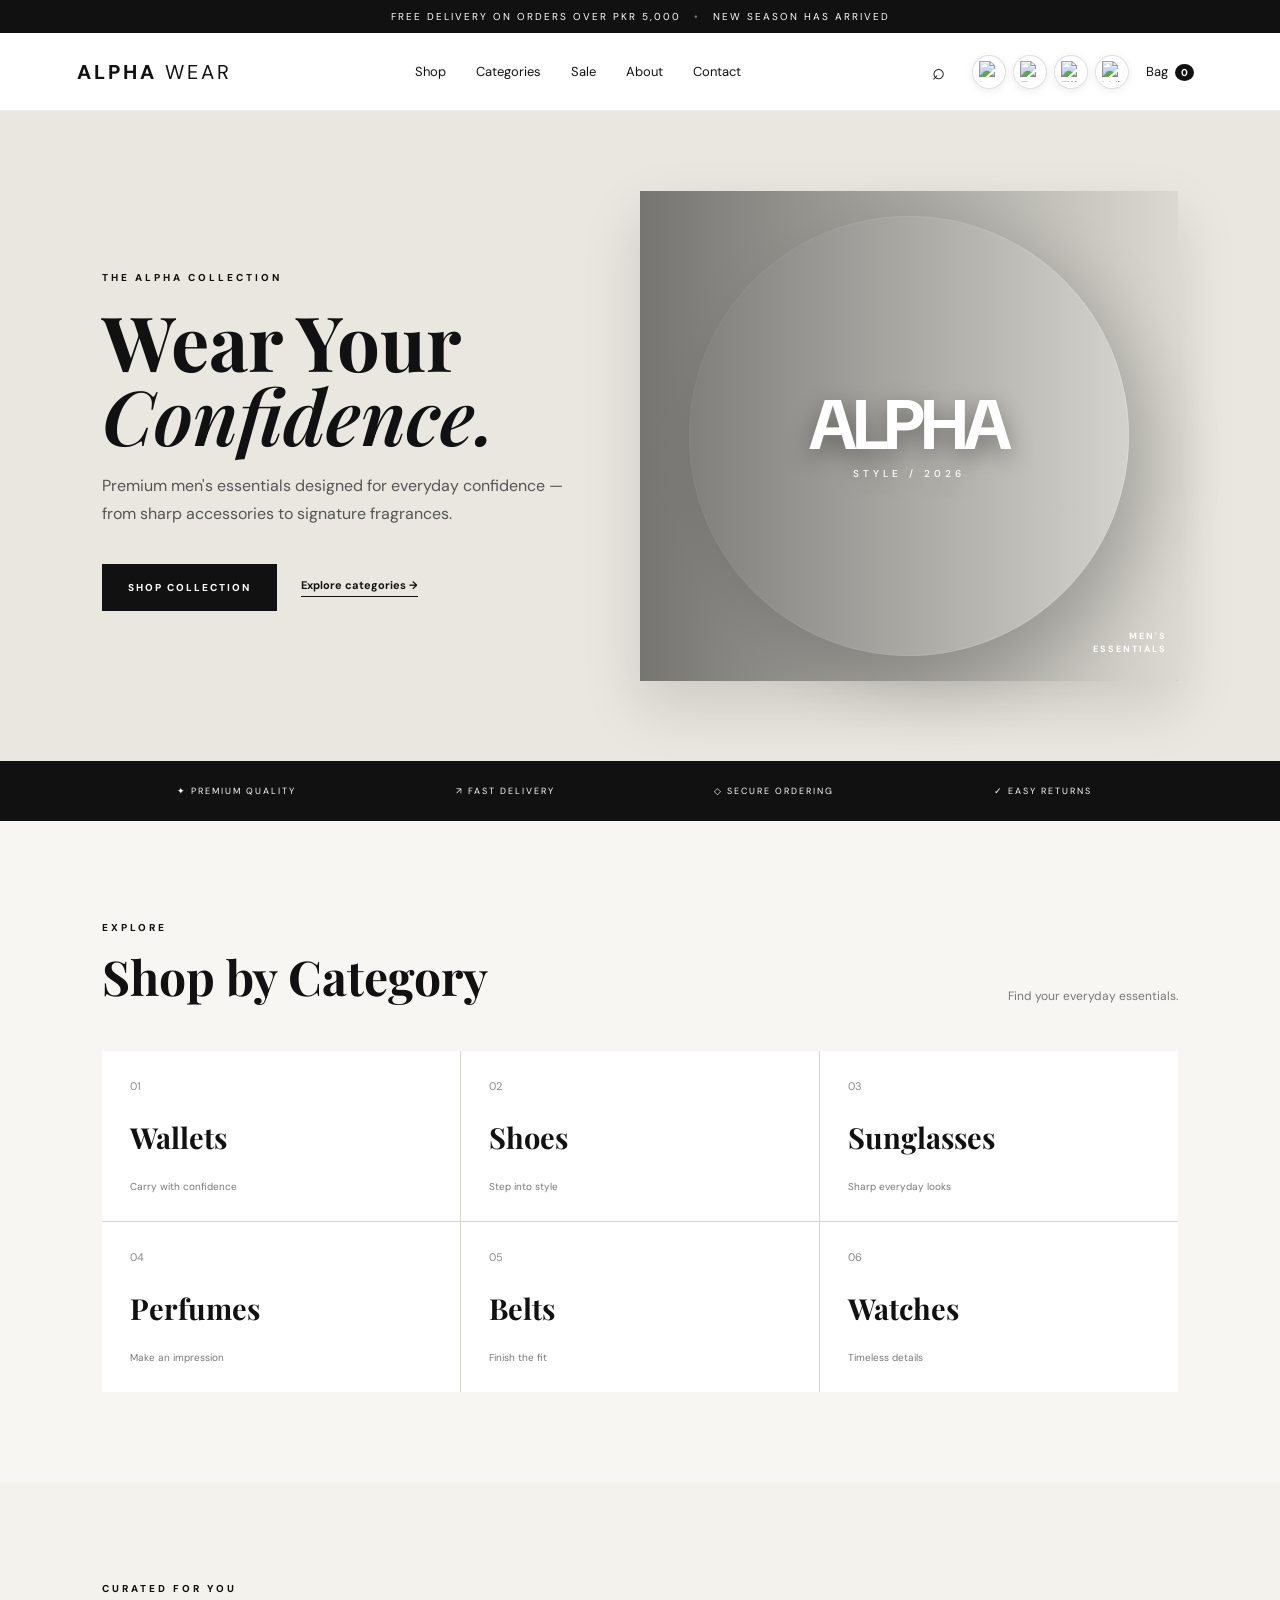
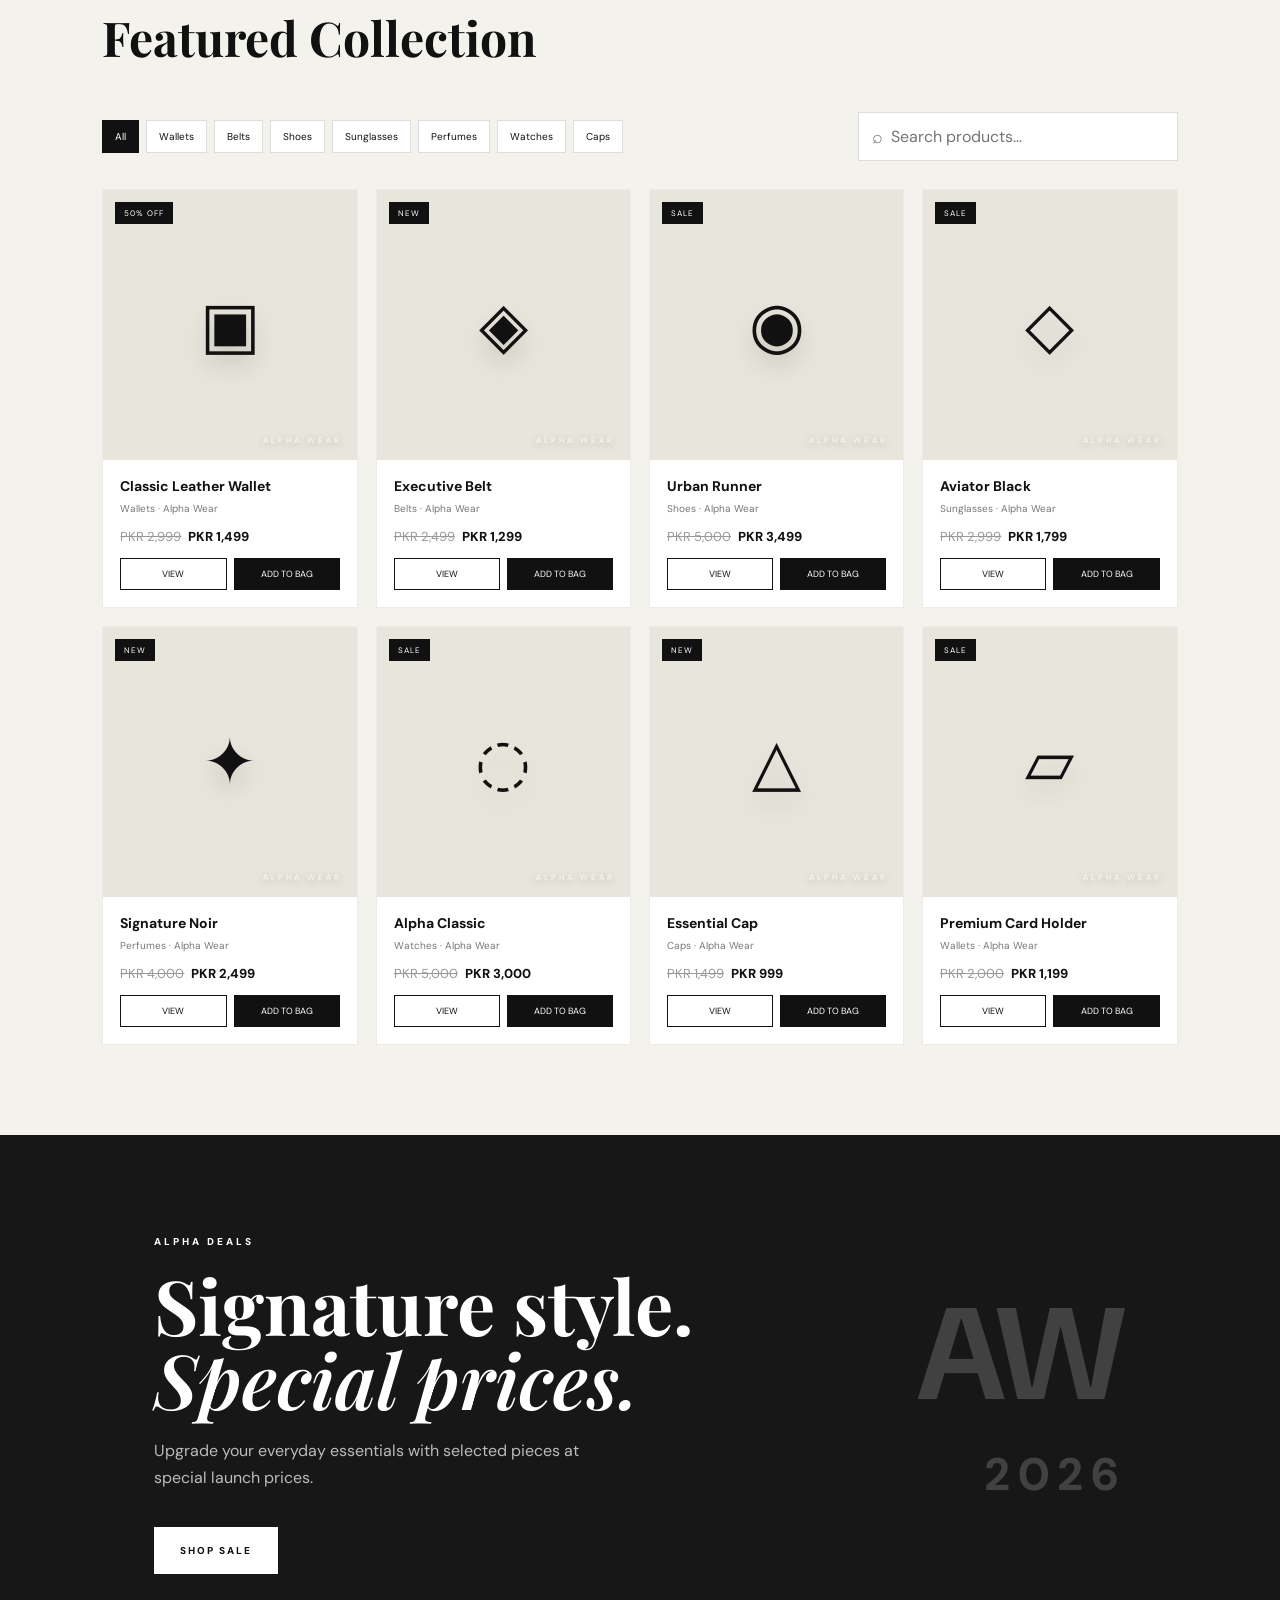
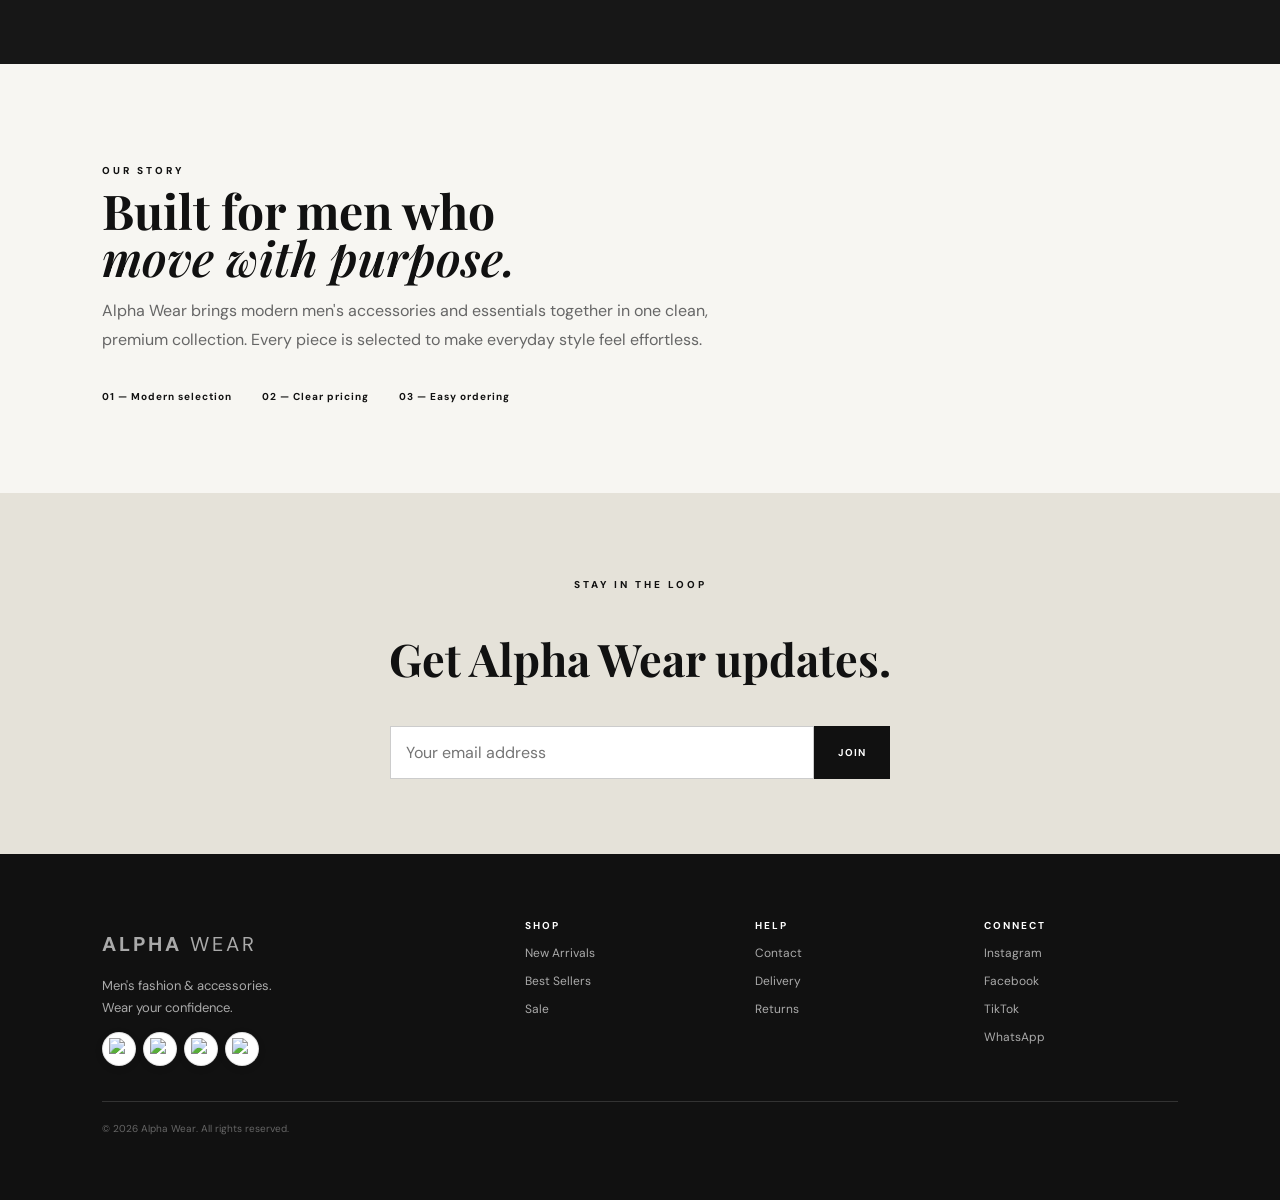
==== index.html @ 4e95a4f8 "Add social media logo images to header buttons" ====
<!doctype html>
<html lang="en">
<head>
<meta charset="utf-8">
<meta name="viewport" content="width=device-width,initial-scale=1">
<meta name="theme-color" content="#111111">
<meta name="description" content="Alpha Wear — men's fashion and accessories including wallets, belts, shoes, sunglasses, perfumes, caps and watches.">
<title>Alpha Wear | Men's Fashion & Accessories</title>
<link rel="preconnect" href="https://fonts.googleapis.com">
<link rel="preconnect" href="https://fonts.gstatic.com" crossorigin>
<link href="https://fonts.googleapis.com/css2?family=DM+Sans:wght@400;500;600;700;800&family=Playfair+Display:ital,wght@0,600;0,700;1,600;1,700&display=swap" rel="stylesheet">
<link rel="stylesheet" href="style.css">
<style>
.social-buttons{display:flex;gap:7px;align-items:center;flex-wrap:wrap}.social-buttons a{display:inline-flex;align-items:center;justify-content:center;width:34px;height:34px;padding:0;border:1px solid rgba(0,0,0,.12);border-radius:50%;text-decoration:none;background:#fff;box-shadow:0 2px 8px rgba(0,0,0,.08);transition:transform .2s ease,box-shadow .2s ease}.social-buttons a:hover{transform:translateY(-2px);box-shadow:0 5px 12px rgba(0,0,0,.14)}.social-buttons img{width:21px;height:21px;display:block;object-fit:contain}.header-social{margin-left:10px}.footer-social{margin-top:12px}.footer-social a{width:34px;height:34px}
@media(max-width:900px){.header-social a{width:30px;height:30px}.header-social img{width:19px;height:19px}.header-social{gap:4px;margin-left:6px}.actions{gap:6px}}
</style>
</head>
<body>
<div class="announcement">FREE DELIVERY ON ORDERS OVER PKR 5,000 <span>•</span> NEW SEASON HAS ARRIVED</div>
<header class="header">
  <a class="logo" href="#top" aria-label="Alpha Wear home">ALPHA <span>WEAR</span></a>
  <nav aria-label="Main navigation">
    <a href="#shop">Shop</a><a href="#categories">Categories</a><a href="#sale">Sale</a><a href="#about">About</a><a href="#contact">Contact</a>
  </nav>
  <div class="actions">
    <button class="icon-btn" aria-label="Search" onclick="focusSearch()">⌕</button>
    <div class="social-buttons header-social" aria-label="Alpha Wear social links">
      <a href="https://www.instagram.com/alphawear27/" target="_blank" rel="noopener" aria-label="Instagram"><img src="https://commons.wikimedia.org/wiki/Special:Redirect/file/Instagram_logo_2022.svg" alt="Instagram"></a>
      <a href="https://www.facebook.com/profile.php?id=61592650800407" target="_blank" rel="noopener" aria-label="Facebook"><img src="https://commons.wikimedia.org/wiki/Special:Redirect/file/2021_Facebook_icon.svg" alt="Facebook"></a>
      <a href="https://www.tiktok.com/@alpha.wear53" target="_blank" rel="noopener" aria-label="TikTok"><img src="https://commons.wikimedia.org/wiki/Special:Redirect/file/Tiktok_icon.svg" alt="TikTok"></a>
      <a href="https://wa.me/923321957558" target="_blank" rel="noopener" aria-label="WhatsApp"><img src="https://commons.wikimedia.org/wiki/Special:Redirect/file/WhatsApp.svg" alt="WhatsApp"></a>
    </div>
    <button class="bag-btn" aria-label="Open shopping bag" onclick="openCart()">Bag <b id="count">0</b></button>
  </div>
</header>

<main id="top">
<section class="hero"><div class="hero-copy"><p class="eyebrow">THE ALPHA COLLECTION</p><h1>Wear Your<br><em>Confidence.</em></h1><p>Premium men's essentials designed for everyday confidence — from sharp accessories to signature fragrances.</p><div class="hero-actions"><a class="btn" href="#shop">SHOP COLLECTION</a><a class="text-link" href="#categories">Explore categories →</a></div></div><div class="hero-art" aria-hidden="true"><div class="circle"></div><div class="model">ALPHA<small>STYLE / 2026</small></div><span class="hero-tag">MEN'S<br>ESSENTIALS</span></div></section>
<section class="trust"><div>✦ PREMIUM QUALITY</div><div>↗ FAST DELIVERY</div><div>◇ SECURE ORDERING</div><div>✓ EASY RETURNS</div></section>
<section id="categories" class="section"><div class="section-head"><div><p class="eyebrow">EXPLORE</p><h2>Shop by Category</h2></div><p class="section-note">Find your everyday essentials.</p></div><div class="cat-grid"><button onclick="filter('Wallets')"><span>01</span><strong>Wallets</strong><small>Carry with confidence</small></button><button onclick="filter('Shoes')"><span>02</span><strong>Shoes</strong><small>Step into style</small></button><button onclick="filter('Sunglasses')"><span>03</span><strong>Sunglasses</strong><small>Sharp everyday looks</small></button><button onclick="filter('Perfumes')"><span>04</span><strong>Perfumes</strong><small>Make an impression</small></button><button onclick="filter('Belts')"><span>05</span><strong>Belts</strong><small>Finish the fit</small></button><button onclick="filter('Watches')"><span>06</span><strong>Watches</strong><small>Timeless details</small></button></div></section>
<section id="shop" class="section shop"><div class="section-head"><div><p class="eyebrow">CURATED FOR YOU</p><h2>Featured Collection</h2></div></div><div class="shop-tools"><div class="filters" role="group" aria-label="Product filters"><button class="active" onclick="filter('All')">All</button><button onclick="filter('Wallets')">Wallets</button><button onclick="filter('Belts')">Belts</button><button onclick="filter('Shoes')">Shoes</button><button onclick="filter('Sunglasses')">Sunglasses</button><button onclick="filter('Perfumes')">Perfumes</button><button onclick="filter('Watches')">Watches</button><button onclick="filter('Caps')">Caps</button></div><label class="search-wrap"><span>⌕</span><input id="search" type="search" autocomplete="off" placeholder="Search products..." aria-label="Search products" oninput="render()"></label></div><div id="products" class="products" aria-live="polite"></div></section>
<section id="sale" class="promo"><div><p class="eyebrow">ALPHA DEALS</p><h2>Signature style.<br><em>Special prices.</em></h2><p>Upgrade your everyday essentials with selected pieces at special launch prices.</p><a class="btn light" href="#shop" onclick="filter('All')">SHOP SALE</a></div><div class="promo-number">AW<br><span>2026</span></div></section>
<section id="about" class="about section"><p class="eyebrow">OUR STORY</p><h2>Built for men who<br><em>move with purpose.</em></h2><p>Alpha Wear brings modern men's accessories and essentials together in one clean, premium collection. Every piece is selected to make everyday style feel effortless.</p><div class="about-points"><span>01 — Modern selection</span><span>02 — Clear pricing</span><span>03 — Easy ordering</span></div></section>
<section class="newsletter"><p class="eyebrow">STAY IN THE LOOP</p><h2>Get Alpha Wear updates.</h2><form id="newsletterForm"><input id="email" type="email" required placeholder="Your email address" aria-label="Email address"><button type="submit">JOIN</button></form></section>
</main>
<footer id="contact">
  <div class="footer-brand"><a class="logo" href="#top">ALPHA <span>WEAR</span></a><p>Men's fashion & accessories.<br>Wear your confidence.</p><div class="social-buttons footer-social"><a href="https://www.instagram.com/alphawear27/" target="_blank" rel="noopener" aria-label="Instagram"><img src="https://commons.wikimedia.org/wiki/Special:Redirect/file/Instagram_logo_2022.svg" alt="Instagram"></a><a href="https://www.facebook.com/profile.php?id=61592650800407" target="_blank" rel="noopener" aria-label="Facebook"><img src="https://commons.wikimedia.org/wiki/Special:Redirect/file/2021_Facebook_icon.svg" alt="Facebook"></a><a href="https://www.tiktok.com/@alpha.wear53" target="_blank" rel="noopener" aria-label="TikTok"><img src="https://commons.wikimedia.org/wiki/Special:Redirect/file/Tiktok_icon.svg" alt="TikTok"></a><a href="https://wa.me/923321957558" target="_blank" rel="noopener" aria-label="WhatsApp"><img src="https://commons.wikimedia.org/wiki/Special:Redirect/file/WhatsApp.svg" alt="WhatsApp"></a></div></div>
  <div><h4>SHOP</h4><a href="#shop">New Arrivals</a><a href="#shop">Best Sellers</a><a href="#sale">Sale</a></div><div><h4>HELP</h4><a href="#contact">Contact</a><a href="#contact">Delivery</a><a href="#contact">Returns</a></div><div><h4>CONNECT</h4><a href="https://www.instagram.com/alphawear27/" target="_blank" rel="noopener">Instagram</a><a href="https://www.facebook.com/profile.php?id=61592650800407" target="_blank" rel="noopener">Facebook</a><a href="https://www.tiktok.com/@alpha.wear53" target="_blank" rel="noopener">TikTok</a><a href="https://wa.me/923321957558" target="_blank" rel="noopener">WhatsApp</a></div><div class="copyright">© 2026 Alpha Wear. All rights reserved.</div>
</footer>
<div id="productModal" class="modal" role="dialog" aria-modal="true" aria-label="Product details"><div class="modal-box product-modal"><button class="close" onclick="closeProduct()" aria-label="Close">×</button><div id="productDetails"></div></div></div><div id="cart" class="modal" role="dialog" aria-modal="true" aria-label="Shopping bag"><div class="modal-box"><button class="close" onclick="closeCart()" aria-label="Close">×</button><p class="eyebrow">ALPHA WEAR</p><h2>Your Bag</h2><div id="cartItems"></div><div class="total"><span>Total</span><strong id="total">PKR 0</strong></div><button class="btn full" onclick="checkout()">PROCEED TO ORDER</button></div></div><div id="toast" role="status"></div><script src="script.js"></script>
</body></html>
---- style.css ----
*{box-sizing:border-box}html{scroll-behavior:smooth}body{margin:0;font-family:'DM Sans',sans-serif;color:#111;background:#f7f6f2}body.lock{overflow:hidden}a{text-decoration:none;color:inherit}button,input{font:inherit}button{color:inherit}.announcement{background:#111;color:#fff;text-align:center;padding:10px 15px;font-size:10px;letter-spacing:2px}.announcement span{opacity:.45;margin:0 8px}.header{height:78px;background:#fff;display:flex;align-items:center;justify-content:space-between;padding:0 6%;position:sticky;top:0;z-index:20;border-bottom:1px solid #eee}.logo{font-weight:800;letter-spacing:3px;font-size:20px}.logo span{font-weight:400}.header nav{display:flex;gap:30px;font-size:13px}.header nav a{transition:.2s}.header nav a:hover{opacity:.55}.actions{display:flex;gap:8px;align-items:center}.icon-btn,.bag-btn{border:0;background:none;cursor:pointer;font-size:13px;padding:9px}.icon-btn{font-size:22px;line-height:1}.actions b{background:#111;color:#fff;border-radius:50%;padding:2px 6px;font-size:10px;margin-left:4px}.hero{min-height:650px;background:#e9e7df;display:grid;grid-template-columns:1fr 1fr;padding:80px 8%;overflow:hidden}.hero-copy{align-self:center;max-width:560px}.eyebrow{font-size:10px;letter-spacing:3px;font-weight:800}.hero h1,.promo h2,.about h2{font-family:'Playfair Display',serif;font-size:76px;line-height:.98;margin:20px 0}.hero h1 em,.promo h2 em,.about h2 em{font-style:italic;font-weight:600}.hero-copy>p:not(.eyebrow){max-width:470px;line-height:1.75;color:#555}.hero-actions{display:flex;align-items:center;gap:24px;flex-wrap:wrap}.btn{display:inline-block;background:#111;color:#fff;padding:16px 25px;margin-top:20px;font-size:10px;letter-spacing:2px;font-weight:800;border:1px solid #111;cursor:pointer;transition:.2s}.btn:hover{background:transparent;color:#111}.text-link{font-size:11px;font-weight:700;margin-top:20px;border-bottom:1px solid #111;padding-bottom:4px}.hero-art{position:relative;display:flex;align-items:center;justify-content:center;min-height:460px;background-image:url('https://images.pexels.com/photos/2494607/pexels-photo-2494607.jpeg?auto=compress&cs=tinysrgb&w=1100');background-size:cover;background-position:center;border-radius:4px;box-shadow:0 25px 60px #1112}.hero-art:after{content:'';position:absolute;inset:0;background:linear-gradient(90deg,#1118,#1111);pointer-events:none}.circle{width:440px;height:440px;border-radius:50%;background:#ffffff22;border:1px solid #fff6;box-shadow:25px 25px 70px #0003}.model{position:absolute;text-align:center;font-size:70px;font-weight:800;line-height:.9;letter-spacing:-4px;color:#fff;z-index:1;text-shadow:0 8px 25px #0006}.model small{display:block;font-size:10px;letter-spacing:4px;font-weight:500;margin-top:12px}.hero-tag{position:absolute;right:2%;bottom:5%;font-size:9px;line-height:1.5;letter-spacing:2px;text-align:right;font-weight:700;color:#fff;z-index:1}.trust{background:#111;color:#fff;display:grid;grid-template-columns:repeat(4,1fr);padding:24px 8%;font-size:9px;letter-spacing:2px;text-align:center}.section{padding:90px 8%}.section-head{display:flex;align-items:end;justify-content:space-between;margin-bottom:35px}.section h2{font-family:'Playfair Display',serif;font-size:48px;margin:8px 0}.section-note{color:#777;font-size:12px}.cat-grid{display:grid;grid-template-columns:repeat(3,1fr);gap:1px;background:#d7d5cf}.cat-grid button{background:#fff;border:0;min-height:170px;padding:28px;display:flex;flex-direction:column;justify-content:space-between;text-align:left;cursor:pointer;transition:.3s;position:relative;overflow:hidden}.cat-grid button:after{content:'';position:absolute;inset:0;background-image:var(--cat-img);background-size:cover;background-position:center;opacity:.12;transition:.3s}.cat-grid button:hover:after{opacity:.32}.cat-grid button>*{position:relative;z-index:1}.cat-grid button:hover{background:#111;color:#fff;transform:translateY(-2px)}.cat-grid span{font-size:11px;color:#888}.cat-grid strong{font-family:'Playfair Display',serif;font-size:29px}.cat-grid small{font-size:10px;color:#777}.cat-grid button:hover span,.cat-grid button:hover small{color:#aaa}.cat-grid button:nth-child(1){--cat-img:url('https://images.pexels.com/photos/3434522/pexels-photo-3434522.jpeg?auto=compress&cs=tinysrgb&w=800')}.cat-grid button:nth-child(2){--cat-img:url('https://images.pexels.com/photos/2494607/pexels-photo-2494607.jpeg?auto=compress&cs=tinysrgb&w=800')}.cat-grid button:nth-child(3){--cat-img:url('https://images.pexels.com/photos/2494607/pexels-photo-2494607.jpeg?auto=compress&cs=tinysrgb&w=800')}.cat-grid button:nth-child(4){--cat-img:url('https://images.pexels.com/photos/4493694/pexels-photo-4493694.jpeg?auto=compress&cs=tinysrgb&w=800')}.cat-grid button:nth-child(5){--cat-img:url('https://images.pexels.com/photos/4493694/pexels-photo-4493694.jpeg?auto=compress&cs=tinysrgb&w=800')}.cat-grid button:nth-child(6){--cat-img:url('https://images.pexels.com/photos/34479698/pexels-photo-34479698.jpeg?auto=compress&cs=tinysrgb&w=800')}.shop{background:#f3f2ed}.shop-tools{display:flex;gap:20px;justify-content:space-between;align-items:center;margin-bottom:28px}.filters{display:flex;gap:7px;flex-wrap:wrap}.filters button{border:1px solid #ddd;background:#fff;padding:9px 12px;font-size:10px;cursor:pointer;transition:.2s}.filters button.active,.filters button:hover{background:#111;color:#fff;border-color:#111}.search-wrap{width:min(320px,100%);display:flex;align-items:center;background:#fff;border:1px solid #ddd;padding:0 13px}.search-wrap span{font-size:18px;color:#777}.search-wrap input{width:100%;border:0;outline:0;padding:13px 8px;background:transparent}.products{display:grid;grid-template-columns:repeat(4,1fr);gap:18px}.product{background:#fff;position:relative;overflow:hidden;border:1px solid #ecebe6;transition:.25s}.product:hover{transform:translateY(-4px);box-shadow:0 15px 35px #11111112}.product-img{height:270px;width:100%;padding:0;border:0;border-radius:0;background:#e8e5dc;display:block;position:relative;overflow:hidden;cursor:pointer}.product-img img{width:100%;height:100%;display:block;object-fit:cover;object-position:center;transition:transform .5s}.product:hover .product-img img{transform:scale(1.05)}.product-img:after{content:'ALPHA WEAR';position:absolute;bottom:15px;right:15px;color:#fff;text-shadow:0 2px 8px #0008;font-size:8px;letter-spacing:3px;opacity:.8}.product-symbol{font-size:64px;filter:drop-shadow(0 12px 12px #0002)}.badge{position:absolute;z-index:2;top:12px;left:12px;background:#111;color:#fff;padding:6px 9px;font-size:8px;letter-spacing:1px}.product-info{padding:17px}.product-info h3{margin:0 0 7px;font-size:14px}.product-info p{margin:0;color:#777;font-size:10px}.price{margin-top:13px;font-weight:800;font-size:13px}.old{text-decoration:line-through;color:#999;margin-right:7px;font-weight:400}.product-actions{display:flex;gap:7px;margin-top:13px}.add,.details{border:1px solid #111;background:#111;color:#fff;padding:9px 11px;font-size:9px;cursor:pointer;flex:1}.details{background:#fff;color:#111}.add:hover,.details:hover{opacity:.75}.promo{background:#171717;color:#fff;padding:90px 12%;display:flex;justify-content:space-between;align-items:center}.promo p:not(.eyebrow){color:#bbb;max-width:470px;line-height:1.7}.promo-number{font-size:130px;line-height:.7;font-weight:800;text-align:right;opacity:.18}.promo-number span{font-size:.35em;letter-spacing:8px}.light{background:#fff;color:#111;border-color:#fff}.light:hover{background:transparent;color:#fff}.about{max-width:1000px}.about>p:not(.eyebrow){max-width:650px;color:#666;line-height:1.8}.about-points{display:flex;gap:30px;flex-wrap:wrap;margin-top:35px;font-size:10px;letter-spacing:1px;font-weight:700}.newsletter{padding:75px 8%;background:#e5e2d9;text-align:center}.newsletter h2{font-family:'Playfair Display',serif;font-size:45px}.newsletter form{display:flex;max-width:500px;margin:auto}.newsletter input{flex:1;border:1px solid #ccc;padding:15px;outline:0}.newsletter button{background:#111;color:#fff;border:0;padding:0 24px;cursor:pointer;font-size:10px;font-weight:700;letter-spacing:1px}footer{background:#111;color:#fff;padding:65px 8%;display:grid;grid-template-columns:2fr 1fr 1fr 1fr;gap:35px;position:relative}.footer-brand p{color:#aaa;line-height:1.7;font-size:13px}.footer-brand .logo{display:block;margin-bottom:18px}footer h4{font-size:10px;letter-spacing:2px;margin-top:0}footer>div>a{display:block;color:#aaa;font-size:12px;margin:12px 0}footer>div>a:hover{color:#fff}.copyright{grid-column:1/-1;border-top:1px solid #333;padding-top:20px;color:#666;font-size:10px}.modal{display:none;position:fixed;inset:0;background:#0009;z-index:50;align-items:center;justify-content:center;padding:20px}.modal.open{display:flex}.modal-box{background:#fff;width:min(560px,100%);max-height:90vh;overflow:auto;padding:35px;position:relative;box-shadow:0 25px 80px #0004}.close{position:absolute;right:15px;top:10px;border:0;background:none;font-size:27px;cursor:pointer}.cart-row{display:grid;grid-template-columns:1fr auto;gap:15px;padding:16px 0;border-bottom:1px solid #eee;font-size:12px}.cart-row small{display:block;color:#777;margin-top:5px}.cart-controls{display:flex;align-items:center;gap:8px;margin-top:8px}.qty-btn,.remove-btn{border:1px solid #ddd;background:#fff;cursor:pointer;padding:4px 8px;font-size:10px}.remove-btn{color:#777}.total{display:flex;justify-content:space-between;padding:20px 0;font-size:14px}.full{width:100%;margin:0}.empty{color:#777;padding:30px 0;text-align:center}.product-modal{width:min(800px,100%)}.detail-visual{height:340px;background:#e8e5dc;display:flex;align-items:center;justify-content:center;overflow:hidden}.detail-visual img{width:100%;height:100%;object-fit:cover}.detail-copy{padding-top:20px}.detail-copy h2{font-family:'Playfair Display',serif;font-size:34px;margin:8px 0}.detail-copy p{color:#666;line-height:1.7;font-size:13px}.detail-price{font-size:20px;font-weight:800;margin:15px 0}.detail-price del{font-size:13px;color:#999;font-weight:400;margin-right:8px}.detail-copy .btn{width:100%;text-align:center}.detail-meta{font-size:10px;color:#777;letter-spacing:1px}.cart-total-note{font-size:10px;color:#777;margin-top:-12px;margin-bottom:15px}#toast{position:fixed;bottom:25px;right:25px;max-width:320px;background:#111;color:#fff;padding:14px 18px;font-size:11px;display:none;z-index:100;box-shadow:0 10px 30px #0003}#toast.show{display:block}@media(max-width:900px){.header nav{display:none}.hero{grid-template-columns:1fr;min-height:auto;padding:65px 7%}.hero h1{font-size:58px}.hero-art{height:390px}.circle{width:320px;height:320px}.model{font-size:52px}.trust{grid-template-columns:2fr 2fr;gap:18px}.section{padding:65px 6%}.products{grid-template-columns:1fr 1fr}.shop-tools{display:block}.search-wrap{margin-top:16px;width:100%}.promo{padding:65px 8%}.promo h2,.about h2{font-size:45px}.promo-number{font-size:80px}footer{grid-template-columns:1fr 1fr}}@media(max-width:560px){.announcement{font-size:8px}.header{height:68px;padding:0 5%}.logo{font-size:16px}.bag-btn{font-size:11px}.hero h1{font-size:46px}.hero-art{height:290px}.circle{width:240px;height:240px}.model{font-size:40px}.hero-tag{font-size:7px}.trust{font-size:7px;padding:18px 4%}.section{padding:50px 5%}.section h2{font-size:38px}.cat-grid{grid-template-columns:1fr}.products{grid-template-columns:1fr}.product-img{height:250px}.promo{display:block}.promo-number{text-align:left;margin-top:70px}.newsletter form{width:100%}.newsletter input{min-width:0}.newsletter h2{font-size:36px}footer{grid-template-columns:1fr 1fr;padding:50px 7%}.footer-brand{grid-column:1/-1}.copyright{grid-column:1/-1}.modal-box{padding:28px 20px}.hero-actions{gap:10px}}
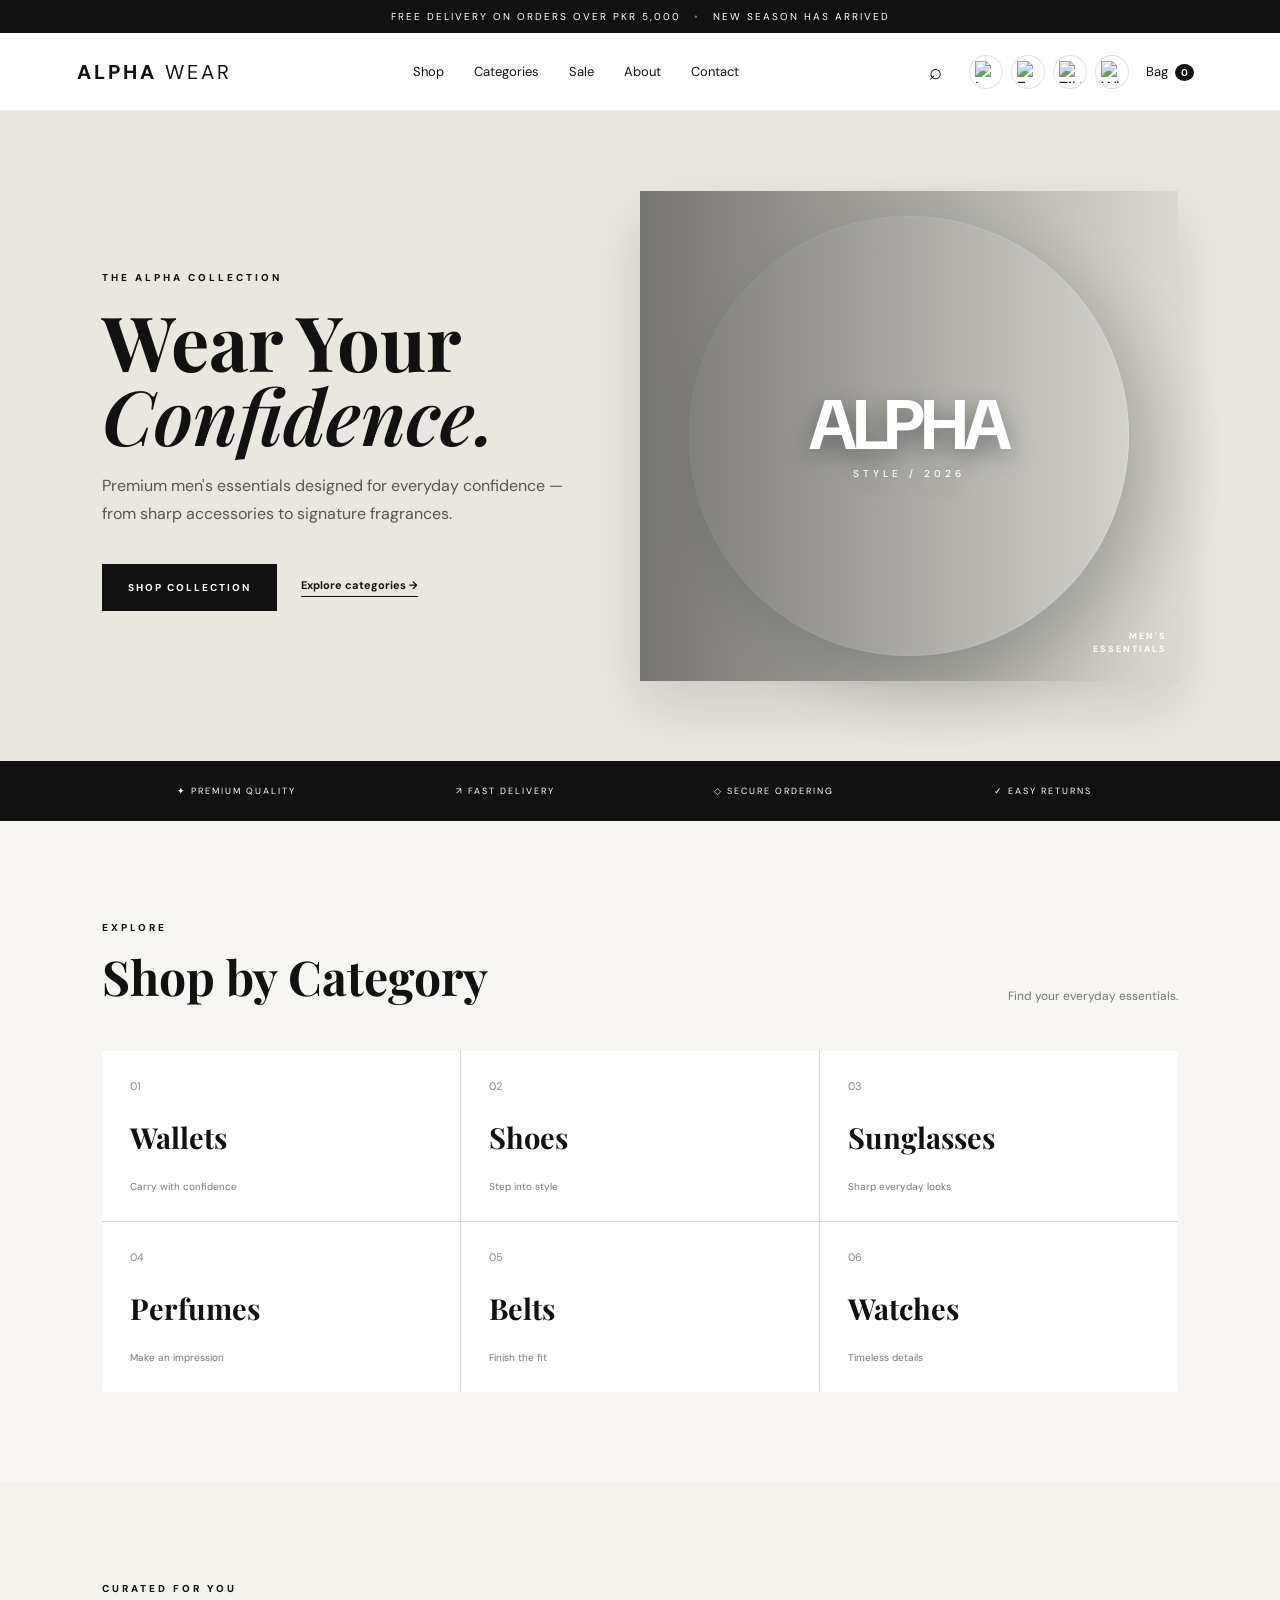
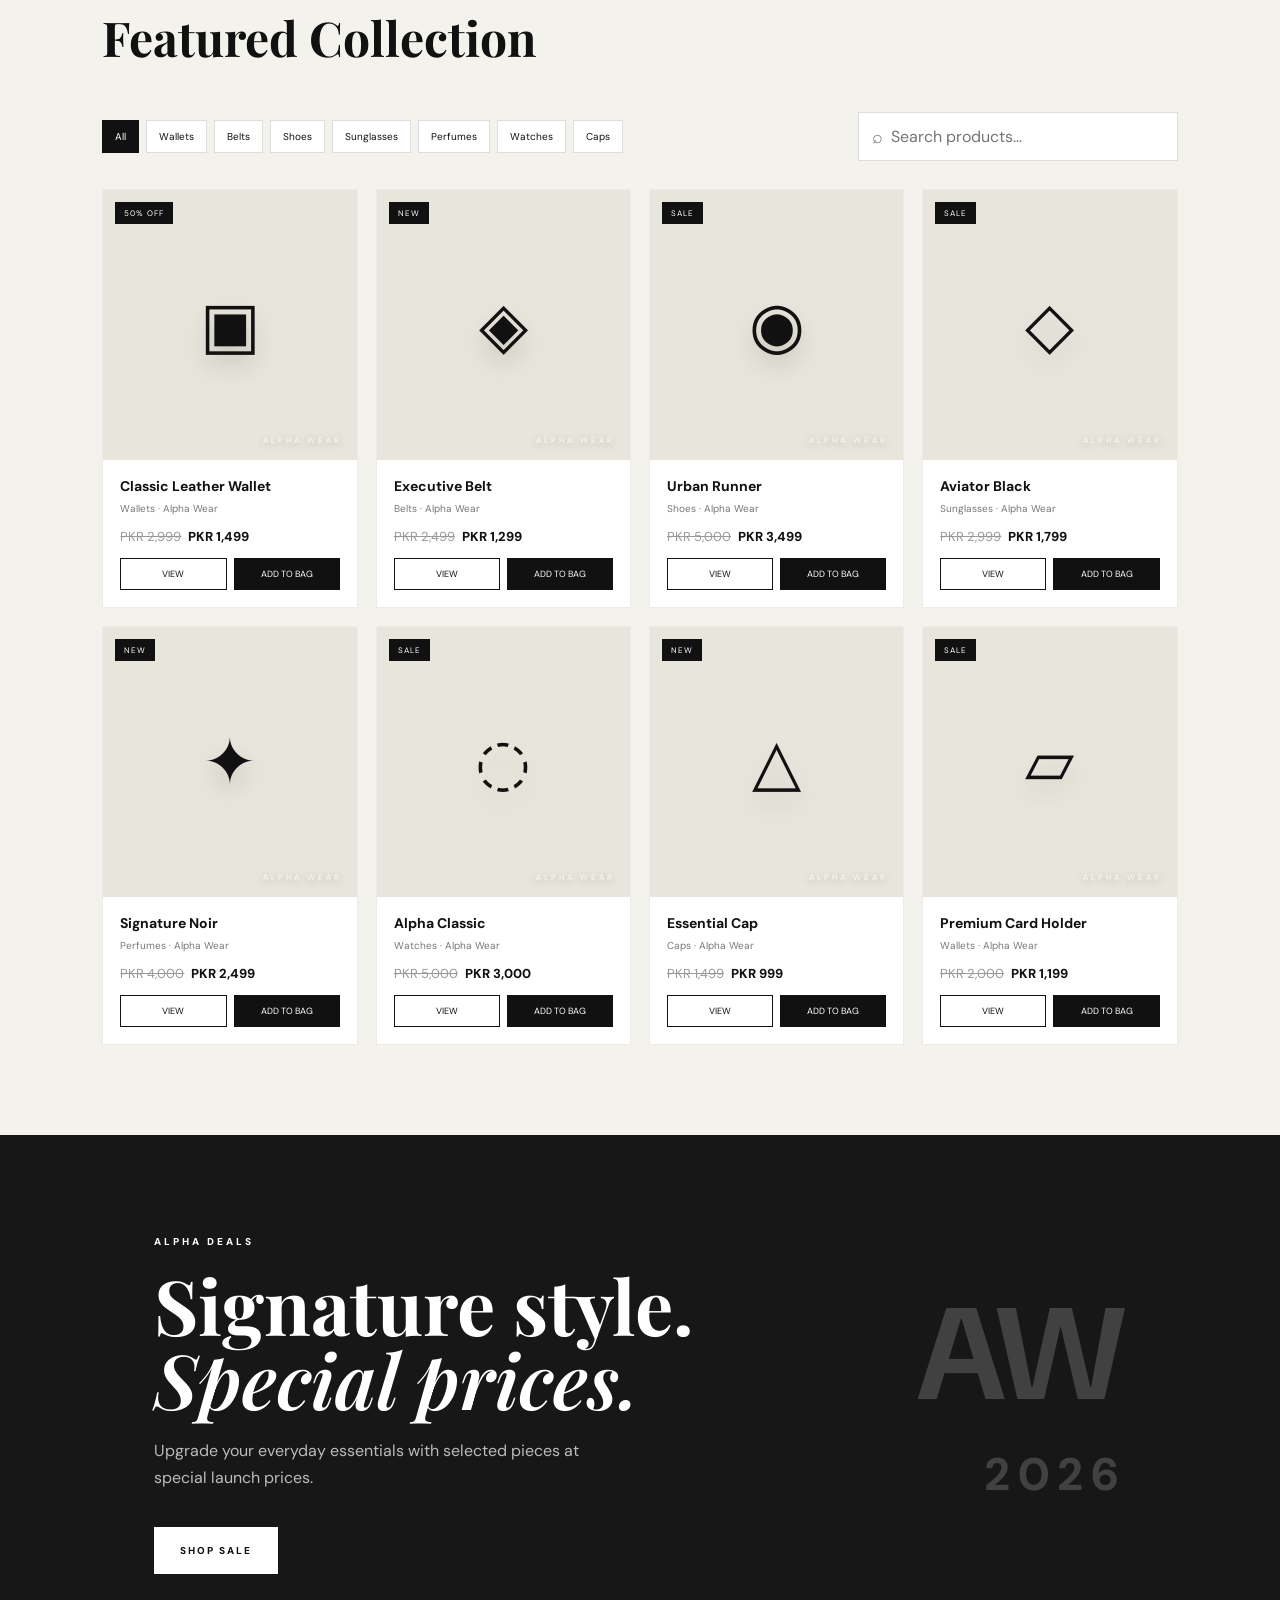
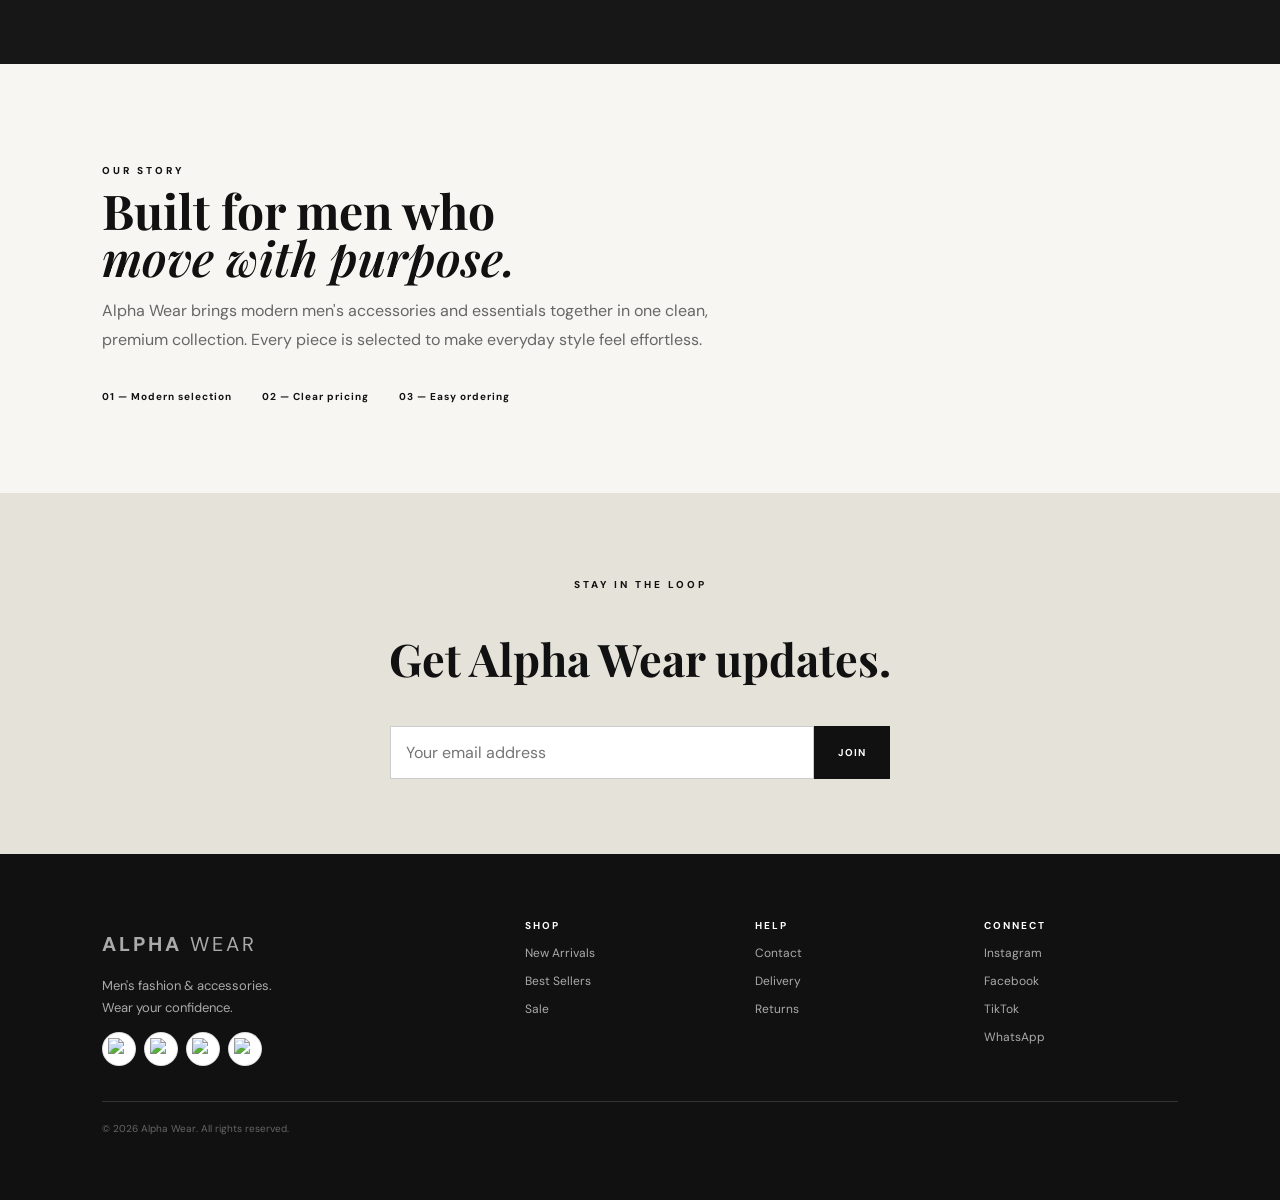
==== commit 8526be8c: "Add image-based social media icons" ====
--- a/index.html
+++ b/index.html
@@ -11,7 +11,7 @@
 <link href="https://fonts.googleapis.com/css2?family=DM+Sans:wght@400;500;600;700;800&family=Playfair+Display:ital,wght@0,600;0,700;1,600;1,700&display=swap" rel="stylesheet">
 <link rel="stylesheet" href="style.css">
 <style>
-.social-buttons{display:flex;gap:7px;align-items:center;flex-wrap:wrap}.social-buttons a{display:inline-flex;align-items:center;justify-content:center;width:34px;height:34px;padding:0;border:1px solid rgba(0,0,0,.12);border-radius:50%;text-decoration:none;background:#fff;box-shadow:0 2px 8px rgba(0,0,0,.08);transition:transform .2s ease,box-shadow .2s ease}.social-buttons a:hover{transform:translateY(-2px);box-shadow:0 5px 12px rgba(0,0,0,.14)}.social-buttons img{width:21px;height:21px;display:block;object-fit:contain}.header-social{margin-left:10px}.footer-social{margin-top:12px}.footer-social a{width:34px;height:34px}
+.social-buttons{display:flex;gap:8px;align-items:center;flex-wrap:wrap}.social-buttons a{display:inline-flex;align-items:center;justify-content:center;width:34px;height:34px;border:1px solid rgba(0,0,0,.12);border-radius:50%;text-decoration:none;overflow:hidden;background:#fff;transition:transform .2s,box-shadow .2s}.social-buttons a:hover{transform:translateY(-2px);box-shadow:0 5px 14px rgba(0,0,0,.16)}.social-buttons img{width:22px;height:22px;object-fit:contain;display:block}.header-social{margin-left:10px}.footer-social{margin-top:12px}
 @media(max-width:900px){.header-social a{width:30px;height:30px}.header-social img{width:19px;height:19px}.header-social{gap:4px;margin-left:6px}.actions{gap:6px}}
 </style>
 </head>
@@ -25,10 +25,10 @@
   <div class="actions">
     <button class="icon-btn" aria-label="Search" onclick="focusSearch()">⌕</button>
     <div class="social-buttons header-social" aria-label="Alpha Wear social links">
-      <a href="https://www.instagram.com/alphawear27/" target="_blank" rel="noopener" aria-label="Instagram"><img src="https://commons.wikimedia.org/wiki/Special:Redirect/file/Instagram_logo_2022.svg" alt="Instagram"></a>
-      <a href="https://www.facebook.com/profile.php?id=61592650800407" target="_blank" rel="noopener" aria-label="Facebook"><img src="https://commons.wikimedia.org/wiki/Special:Redirect/file/2021_Facebook_icon.svg" alt="Facebook"></a>
-      <a href="https://www.tiktok.com/@alpha.wear53" target="_blank" rel="noopener" aria-label="TikTok"><img src="https://commons.wikimedia.org/wiki/Special:Redirect/file/Tiktok_icon.svg" alt="TikTok"></a>
-      <a href="https://wa.me/923321957558" target="_blank" rel="noopener" aria-label="WhatsApp"><img src="https://commons.wikimedia.org/wiki/Special:Redirect/file/WhatsApp.svg" alt="WhatsApp"></a>
+      <a href="https://www.instagram.com/alphawear27/" target="_blank" rel="noopener" aria-label="Instagram"><img src="https://i.pinimg.com/originals/be/cc/d5/beccd5a1f6c9fbbee88df2400d11b5b8.png" alt="Instagram"></a>
+      <a href="https://www.facebook.com/profile.php?id=61592650800407" target="_blank" rel="noopener" aria-label="Facebook"><img src="https://www.citypng.com/public/uploads/preview/square-facebook-icon-logo-701751694792363dzcy6kzzro.png?v=2026021015" alt="Facebook"></a>
+      <a href="https://www.tiktok.com/@alpha.wear53" target="_blank" rel="noopener" aria-label="TikTok"><img src="https://www.liblogo.com/img-logo/tiktok-logo.html" alt="TikTok"></a>
+      <a href="https://wa.me/923321957558" target="_blank" rel="noopener" aria-label="WhatsApp"><img src="https://www.liblogo.com/img-logo/wh491wad6-whatsapp-icon-logo-whatsapp-icon-whatsapp-logo-call-logo-instagram-logo-new.png" alt="WhatsApp"></a>
     </div>
     <button class="bag-btn" aria-label="Open shopping bag" onclick="openCart()">Bag <b id="count">0</b></button>
   </div>
@@ -44,7 +44,7 @@
 <section class="newsletter"><p class="eyebrow">STAY IN THE LOOP</p><h2>Get Alpha Wear updates.</h2><form id="newsletterForm"><input id="email" type="email" required placeholder="Your email address" aria-label="Email address"><button type="submit">JOIN</button></form></section>
 </main>
 <footer id="contact">
-  <div class="footer-brand"><a class="logo" href="#top">ALPHA <span>WEAR</span></a><p>Men's fashion & accessories.<br>Wear your confidence.</p><div class="social-buttons footer-social"><a href="https://www.instagram.com/alphawear27/" target="_blank" rel="noopener" aria-label="Instagram"><img src="https://commons.wikimedia.org/wiki/Special:Redirect/file/Instagram_logo_2022.svg" alt="Instagram"></a><a href="https://www.facebook.com/profile.php?id=61592650800407" target="_blank" rel="noopener" aria-label="Facebook"><img src="https://commons.wikimedia.org/wiki/Special:Redirect/file/2021_Facebook_icon.svg" alt="Facebook"></a><a href="https://www.tiktok.com/@alpha.wear53" target="_blank" rel="noopener" aria-label="TikTok"><img src="https://commons.wikimedia.org/wiki/Special:Redirect/file/Tiktok_icon.svg" alt="TikTok"></a><a href="https://wa.me/923321957558" target="_blank" rel="noopener" aria-label="WhatsApp"><img src="https://commons.wikimedia.org/wiki/Special:Redirect/file/WhatsApp.svg" alt="WhatsApp"></a></div></div>
+  <div class="footer-brand"><a class="logo" href="#top">ALPHA <span>WEAR</span></a><p>Men's fashion & accessories.<br>Wear your confidence.</p><div class="social-buttons footer-social"><a href="https://www.instagram.com/alphawear27/" target="_blank" rel="noopener"><img src="https://i.pinimg.com/originals/be/cc/d5/beccd5a1f6c9fbbee88df2400d11b5b8.png" alt="Instagram"></a><a href="https://www.facebook.com/profile.php?id=61592650800407" target="_blank" rel="noopener"><img src="https://www.citypng.com/public/uploads/preview/square-facebook-icon-logo-701751694792363dzcy6kzzro.png?v=2026021015" alt="Facebook"></a><a href="https://www.tiktok.com/@alpha.wear53" target="_blank" rel="noopener"><img src="https://www.liblogo.com/img-logo/tiktok-logo.html" alt="TikTok"></a><a href="https://wa.me/923321957558" target="_blank" rel="noopener"><img src="https://www.liblogo.com/img-logo/wh491wad6-whatsapp-icon-logo-whatsapp-icon-whatsapp-logo-call-logo-instagram-logo-new.png" alt="WhatsApp"></a></div></div>
   <div><h4>SHOP</h4><a href="#shop">New Arrivals</a><a href="#shop">Best Sellers</a><a href="#sale">Sale</a></div><div><h4>HELP</h4><a href="#contact">Contact</a><a href="#contact">Delivery</a><a href="#contact">Returns</a></div><div><h4>CONNECT</h4><a href="https://www.instagram.com/alphawear27/" target="_blank" rel="noopener">Instagram</a><a href="https://www.facebook.com/profile.php?id=61592650800407" target="_blank" rel="noopener">Facebook</a><a href="https://www.tiktok.com/@alpha.wear53" target="_blank" rel="noopener">TikTok</a><a href="https://wa.me/923321957558" target="_blank" rel="noopener">WhatsApp</a></div><div class="copyright">© 2026 Alpha Wear. All rights reserved.</div>
 </footer>
 <div id="productModal" class="modal" role="dialog" aria-modal="true" aria-label="Product details"><div class="modal-box product-modal"><button class="close" onclick="closeProduct()" aria-label="Close">×</button><div id="productDetails"></div></div></div><div id="cart" class="modal" role="dialog" aria-modal="true" aria-label="Shopping bag"><div class="modal-box"><button class="close" onclick="closeCart()" aria-label="Close">×</button><p class="eyebrow">ALPHA WEAR</p><h2>Your Bag</h2><div id="cartItems"></div><div class="total"><span>Total</span><strong id="total">PKR 0</strong></div><button class="btn full" onclick="checkout()">PROCEED TO ORDER</button></div></div><div id="toast" role="status"></div><script src="script.js"></script>
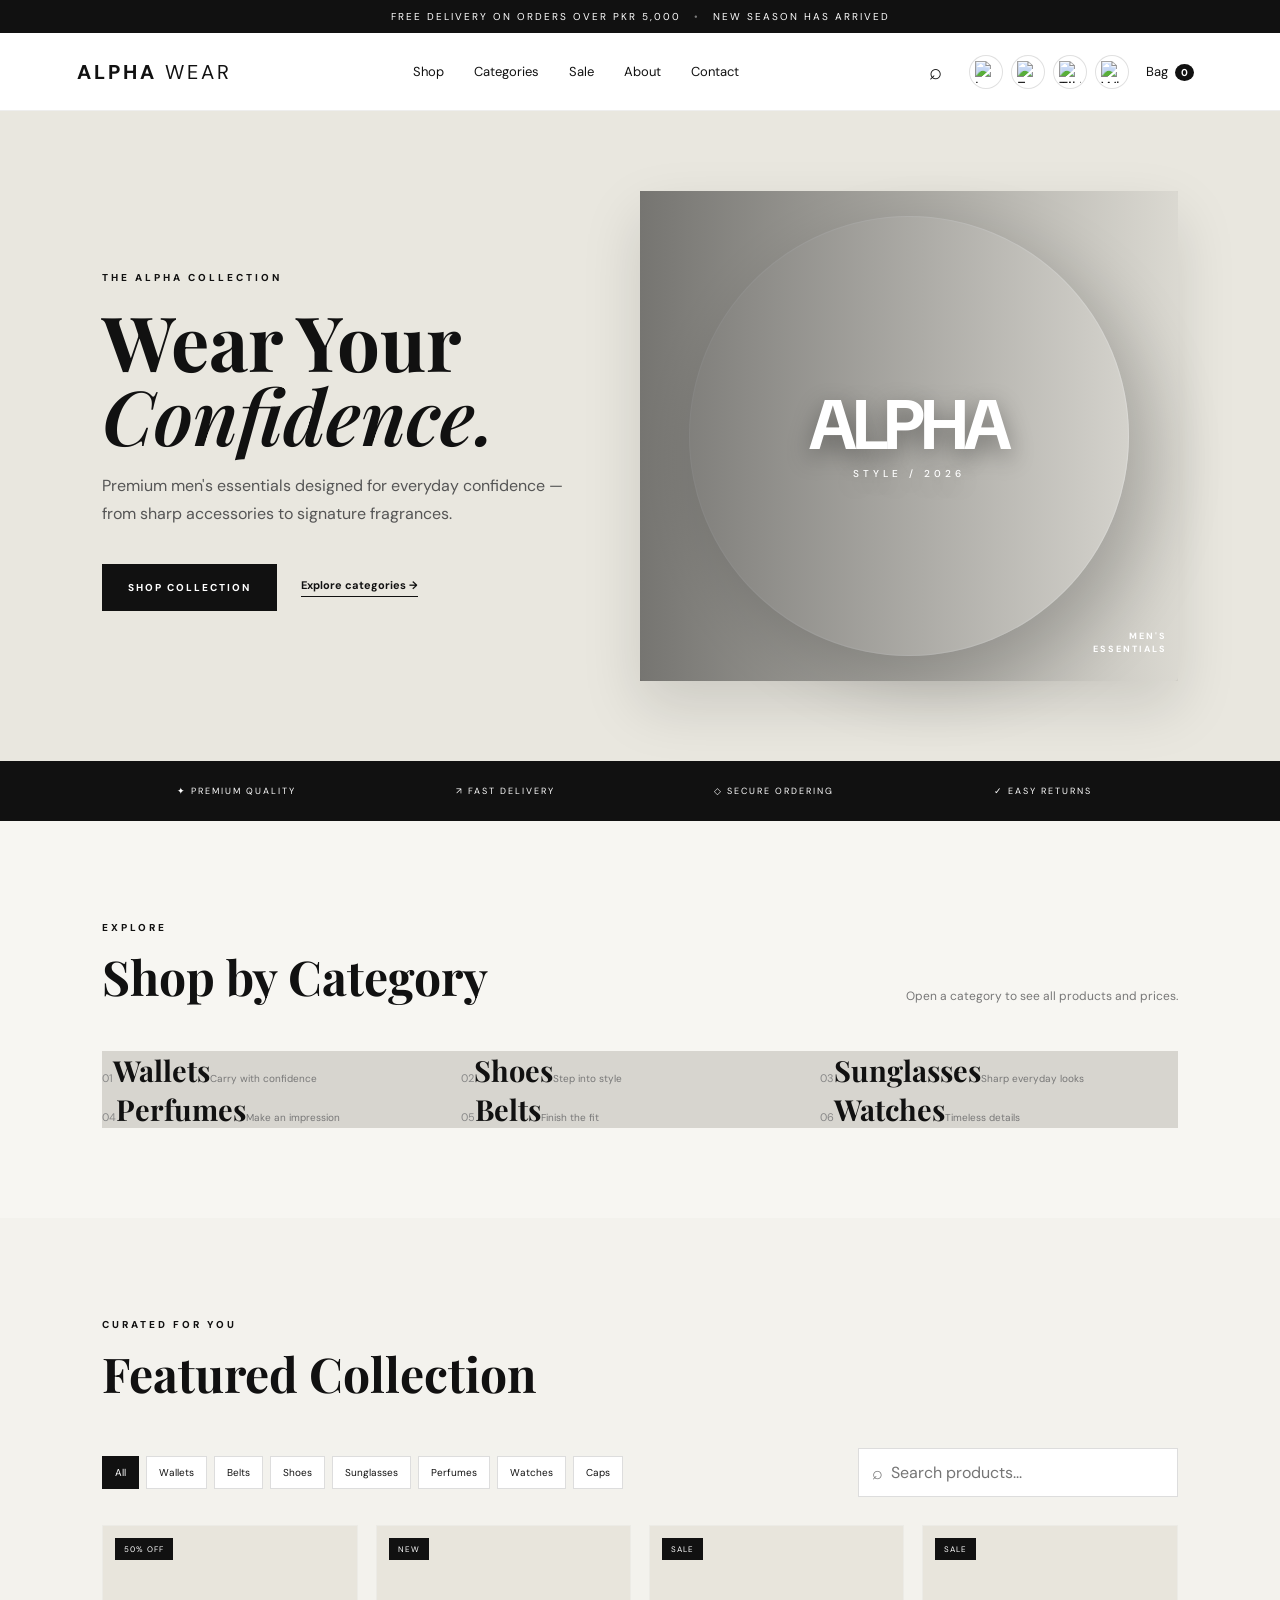
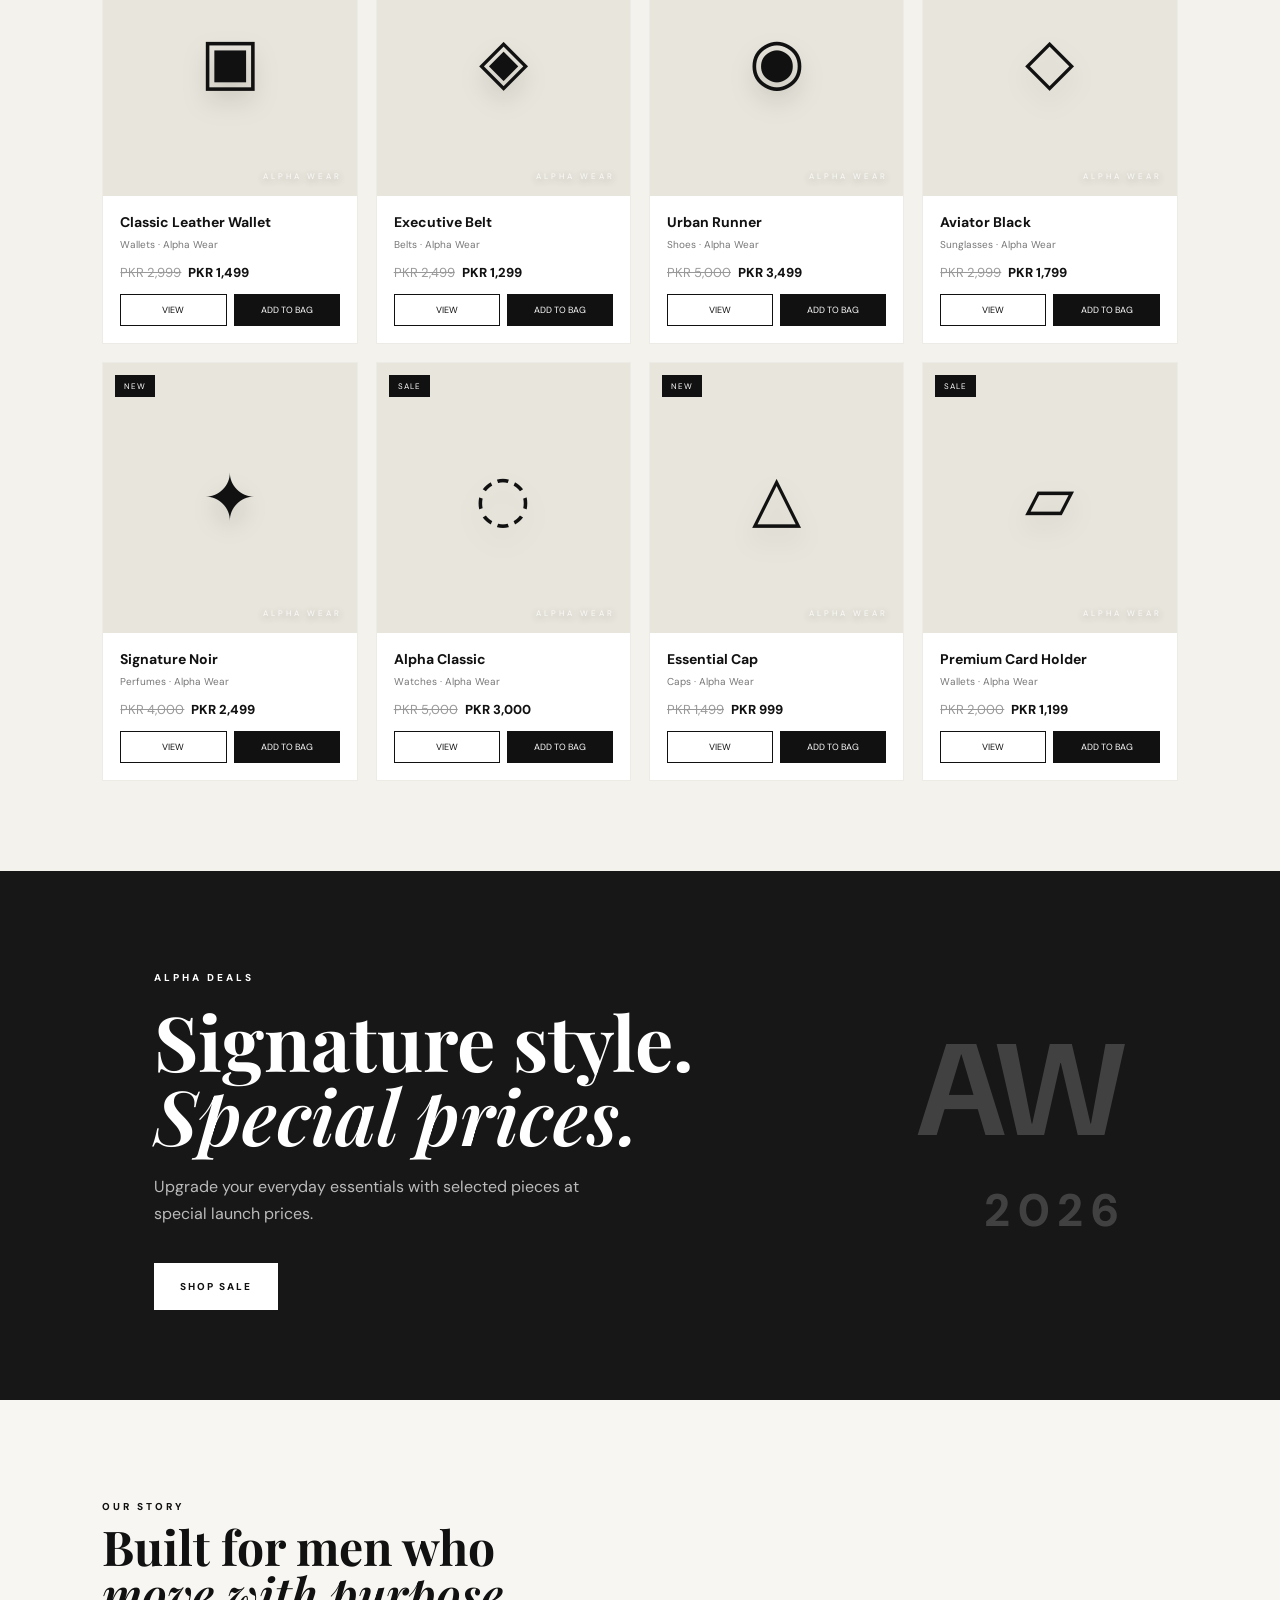
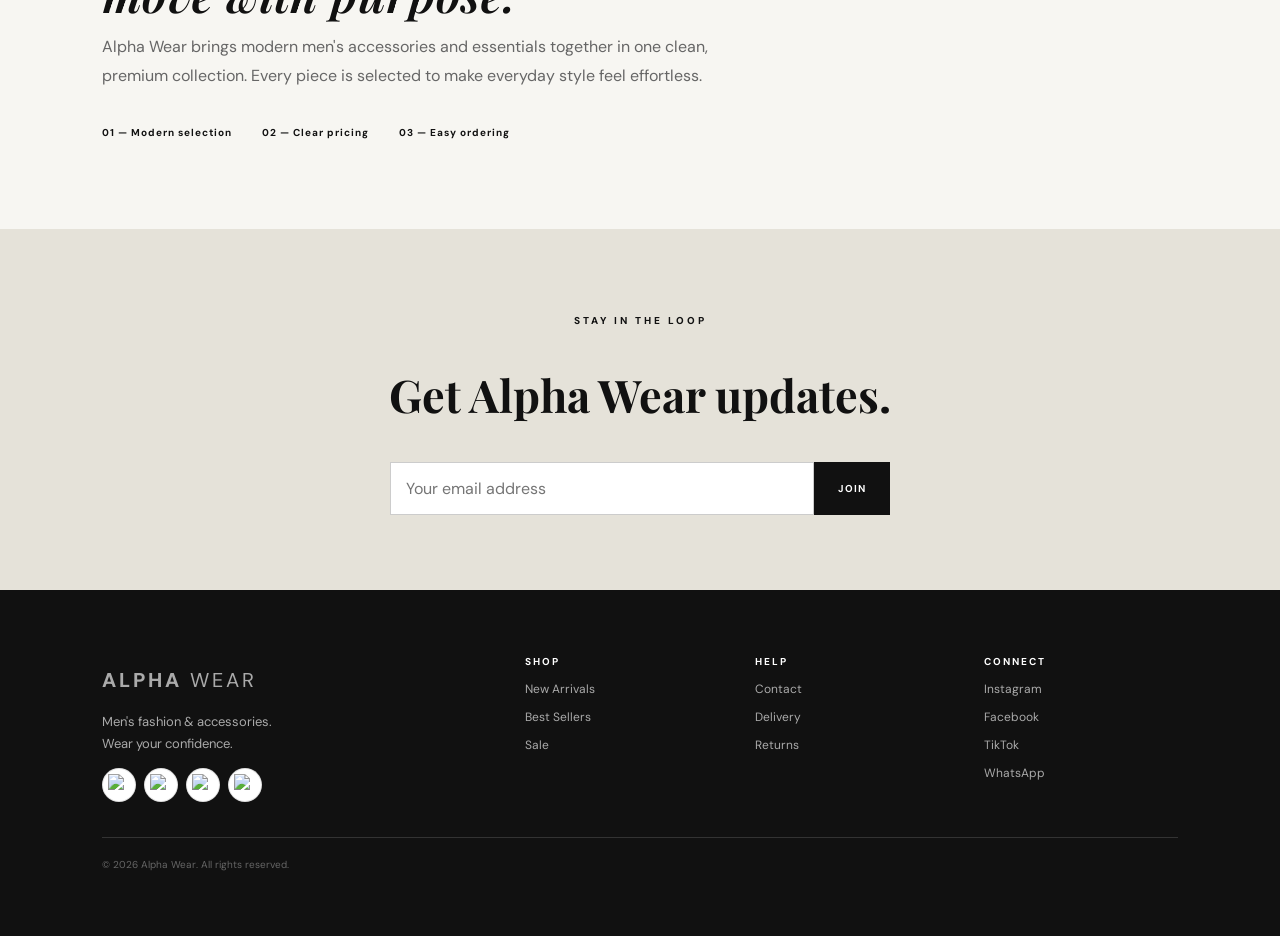
==== commit cc250001: "Turn header categories into dedicated product pages" ====
--- a/index.html
+++ b/index.html
@@ -18,7 +18,7 @@
 <body>
 <div class="announcement">FREE DELIVERY ON ORDERS OVER PKR 5,000 <span>•</span> NEW SEASON HAS ARRIVED</div>
 <header class="header">
-  <a class="logo" href="#top" aria-label="Alpha Wear home">ALPHA <span>WEAR</span></a>
+  <a class="logo" href="index.html" aria-label="Alpha Wear home">ALPHA <span>WEAR</span></a>
   <nav aria-label="Main navigation">
     <a href="#shop">Shop</a><a href="#categories">Categories</a><a href="#sale">Sale</a><a href="#about">About</a><a href="#contact">Contact</a>
   </nav>
@@ -27,24 +27,23 @@
     <div class="social-buttons header-social" aria-label="Alpha Wear social links">
       <a href="https://www.instagram.com/alphawear27/" target="_blank" rel="noopener" aria-label="Instagram"><img src="https://i.pinimg.com/originals/be/cc/d5/beccd5a1f6c9fbbee88df2400d11b5b8.png" alt="Instagram"></a>
       <a href="https://www.facebook.com/profile.php?id=61592650800407" target="_blank" rel="noopener" aria-label="Facebook"><img src="https://www.citypng.com/public/uploads/preview/square-facebook-icon-logo-701751694792363dzcy6kzzro.png?v=2026021015" alt="Facebook"></a>
-      <a href="https://www.tiktok.com/@alpha.wear53" target="_blank" rel="noopener" aria-label="TikTok"><img src="https://www.liblogo.com/img-logo/tiktok-logo.html" alt="TikTok"></a>
+      <a href="https://www.tiktok.com/@alpha.wear53" target="_blank" rel="noopener" aria-label="TikTok"><img src="https://www.citypng.com/public/uploads/preview/tik-tok-logo-icon-701751694793267gxetcvvp3v.png?v=2026021511" alt="TikTok"></a>
       <a href="https://wa.me/923321957558" target="_blank" rel="noopener" aria-label="WhatsApp"><img src="https://www.liblogo.com/img-logo/wh491wad6-whatsapp-icon-logo-whatsapp-icon-whatsapp-logo-call-logo-instagram-logo-new.png" alt="WhatsApp"></a>
     </div>
     <button class="bag-btn" aria-label="Open shopping bag" onclick="openCart()">Bag <b id="count">0</b></button>
   </div>
 </header>
-
 <main id="top">
 <section class="hero"><div class="hero-copy"><p class="eyebrow">THE ALPHA COLLECTION</p><h1>Wear Your<br><em>Confidence.</em></h1><p>Premium men's essentials designed for everyday confidence — from sharp accessories to signature fragrances.</p><div class="hero-actions"><a class="btn" href="#shop">SHOP COLLECTION</a><a class="text-link" href="#categories">Explore categories →</a></div></div><div class="hero-art" aria-hidden="true"><div class="circle"></div><div class="model">ALPHA<small>STYLE / 2026</small></div><span class="hero-tag">MEN'S<br>ESSENTIALS</span></div></section>
 <section class="trust"><div>✦ PREMIUM QUALITY</div><div>↗ FAST DELIVERY</div><div>◇ SECURE ORDERING</div><div>✓ EASY RETURNS</div></section>
-<section id="categories" class="section"><div class="section-head"><div><p class="eyebrow">EXPLORE</p><h2>Shop by Category</h2></div><p class="section-note">Find your everyday essentials.</p></div><div class="cat-grid"><button onclick="filter('Wallets')"><span>01</span><strong>Wallets</strong><small>Carry with confidence</small></button><button onclick="filter('Shoes')"><span>02</span><strong>Shoes</strong><small>Step into style</small></button><button onclick="filter('Sunglasses')"><span>03</span><strong>Sunglasses</strong><small>Sharp everyday looks</small></button><button onclick="filter('Perfumes')"><span>04</span><strong>Perfumes</strong><small>Make an impression</small></button><button onclick="filter('Belts')"><span>05</span><strong>Belts</strong><small>Finish the fit</small></button><button onclick="filter('Watches')"><span>06</span><strong>Watches</strong><small>Timeless details</small></button></div></section>
+<section id="categories" class="section"><div class="section-head"><div><p class="eyebrow">EXPLORE</p><h2>Shop by Category</h2></div><p class="section-note">Open a category to see all products and prices.</p></div><div class="cat-grid"><a href="wallets.html"><span>01</span><strong>Wallets</strong><small>Carry with confidence</small></a><a href="shoes.html"><span>02</span><strong>Shoes</strong><small>Step into style</small></a><a href="sunglasses.html"><span>03</span><strong>Sunglasses</strong><small>Sharp everyday looks</small></a><a href="perfumes.html"><span>04</span><strong>Perfumes</strong><small>Make an impression</small></a><a href="belts.html"><span>05</span><strong>Belts</strong><small>Finish the fit</small></a><a href="watches.html"><span>06</span><strong>Watches</strong><small>Timeless details</small></a></div></section>
 <section id="shop" class="section shop"><div class="section-head"><div><p class="eyebrow">CURATED FOR YOU</p><h2>Featured Collection</h2></div></div><div class="shop-tools"><div class="filters" role="group" aria-label="Product filters"><button class="active" onclick="filter('All')">All</button><button onclick="filter('Wallets')">Wallets</button><button onclick="filter('Belts')">Belts</button><button onclick="filter('Shoes')">Shoes</button><button onclick="filter('Sunglasses')">Sunglasses</button><button onclick="filter('Perfumes')">Perfumes</button><button onclick="filter('Watches')">Watches</button><button onclick="filter('Caps')">Caps</button></div><label class="search-wrap"><span>⌕</span><input id="search" type="search" autocomplete="off" placeholder="Search products..." aria-label="Search products" oninput="render()"></label></div><div id="products" class="products" aria-live="polite"></div></section>
 <section id="sale" class="promo"><div><p class="eyebrow">ALPHA DEALS</p><h2>Signature style.<br><em>Special prices.</em></h2><p>Upgrade your everyday essentials with selected pieces at special launch prices.</p><a class="btn light" href="#shop" onclick="filter('All')">SHOP SALE</a></div><div class="promo-number">AW<br><span>2026</span></div></section>
 <section id="about" class="about section"><p class="eyebrow">OUR STORY</p><h2>Built for men who<br><em>move with purpose.</em></h2><p>Alpha Wear brings modern men's accessories and essentials together in one clean, premium collection. Every piece is selected to make everyday style feel effortless.</p><div class="about-points"><span>01 — Modern selection</span><span>02 — Clear pricing</span><span>03 — Easy ordering</span></div></section>
 <section class="newsletter"><p class="eyebrow">STAY IN THE LOOP</p><h2>Get Alpha Wear updates.</h2><form id="newsletterForm"><input id="email" type="email" required placeholder="Your email address" aria-label="Email address"><button type="submit">JOIN</button></form></section>
 </main>
 <footer id="contact">
-  <div class="footer-brand"><a class="logo" href="#top">ALPHA <span>WEAR</span></a><p>Men's fashion & accessories.<br>Wear your confidence.</p><div class="social-buttons footer-social"><a href="https://www.instagram.com/alphawear27/" target="_blank" rel="noopener"><img src="https://i.pinimg.com/originals/be/cc/d5/beccd5a1f6c9fbbee88df2400d11b5b8.png" alt="Instagram"></a><a href="https://www.facebook.com/profile.php?id=61592650800407" target="_blank" rel="noopener"><img src="https://www.citypng.com/public/uploads/preview/square-facebook-icon-logo-701751694792363dzcy6kzzro.png?v=2026021015" alt="Facebook"></a><a href="https://www.tiktok.com/@alpha.wear53" target="_blank" rel="noopener"><img src="https://www.liblogo.com/img-logo/tiktok-logo.html" alt="TikTok"></a><a href="https://wa.me/923321957558" target="_blank" rel="noopener"><img src="https://www.liblogo.com/img-logo/wh491wad6-whatsapp-icon-logo-whatsapp-icon-whatsapp-logo-call-logo-instagram-logo-new.png" alt="WhatsApp"></a></div></div>
+  <div class="footer-brand"><a class="logo" href="index.html">ALPHA <span>WEAR</span></a><p>Men's fashion & accessories.<br>Wear your confidence.</p><div class="social-buttons footer-social"><a href="https://www.instagram.com/alphawear27/" target="_blank" rel="noopener"><img src="https://i.pinimg.com/originals/be/cc/d5/beccd5a1f6c9fbbee88df2400d11b5b8.png" alt="Instagram"></a><a href="https://www.facebook.com/profile.php?id=61592650800407" target="_blank" rel="noopener"><img src="https://www.citypng.com/public/uploads/preview/square-facebook-icon-logo-701751694792363dzcy6kzzro.png?v=2026021015" alt="Facebook"></a><a href="https://www.tiktok.com/@alpha.wear53" target="_blank" rel="noopener"><img src="https://www.citypng.com/public/uploads/preview/tik-tok-logo-icon-701751694793267gxetcvvp3v.png?v=2026021511" alt="TikTok"></a><a href="https://wa.me/923321957558" target="_blank" rel="noopener"><img src="https://www.liblogo.com/img-logo/wh491wad6-whatsapp-icon-logo-whatsapp-icon-whatsapp-logo-call-logo-instagram-logo-new.png" alt="WhatsApp"></a></div></div>
   <div><h4>SHOP</h4><a href="#shop">New Arrivals</a><a href="#shop">Best Sellers</a><a href="#sale">Sale</a></div><div><h4>HELP</h4><a href="#contact">Contact</a><a href="#contact">Delivery</a><a href="#contact">Returns</a></div><div><h4>CONNECT</h4><a href="https://www.instagram.com/alphawear27/" target="_blank" rel="noopener">Instagram</a><a href="https://www.facebook.com/profile.php?id=61592650800407" target="_blank" rel="noopener">Facebook</a><a href="https://www.tiktok.com/@alpha.wear53" target="_blank" rel="noopener">TikTok</a><a href="https://wa.me/923321957558" target="_blank" rel="noopener">WhatsApp</a></div><div class="copyright">© 2026 Alpha Wear. All rights reserved.</div>
 </footer>
 <div id="productModal" class="modal" role="dialog" aria-modal="true" aria-label="Product details"><div class="modal-box product-modal"><button class="close" onclick="closeProduct()" aria-label="Close">×</button><div id="productDetails"></div></div></div><div id="cart" class="modal" role="dialog" aria-modal="true" aria-label="Shopping bag"><div class="modal-box"><button class="close" onclick="closeCart()" aria-label="Close">×</button><p class="eyebrow">ALPHA WEAR</p><h2>Your Bag</h2><div id="cartItems"></div><div class="total"><span>Total</span><strong id="total">PKR 0</strong></div><button class="btn full" onclick="checkout()">PROCEED TO ORDER</button></div></div><div id="toast" role="status"></div><script src="script.js"></script>
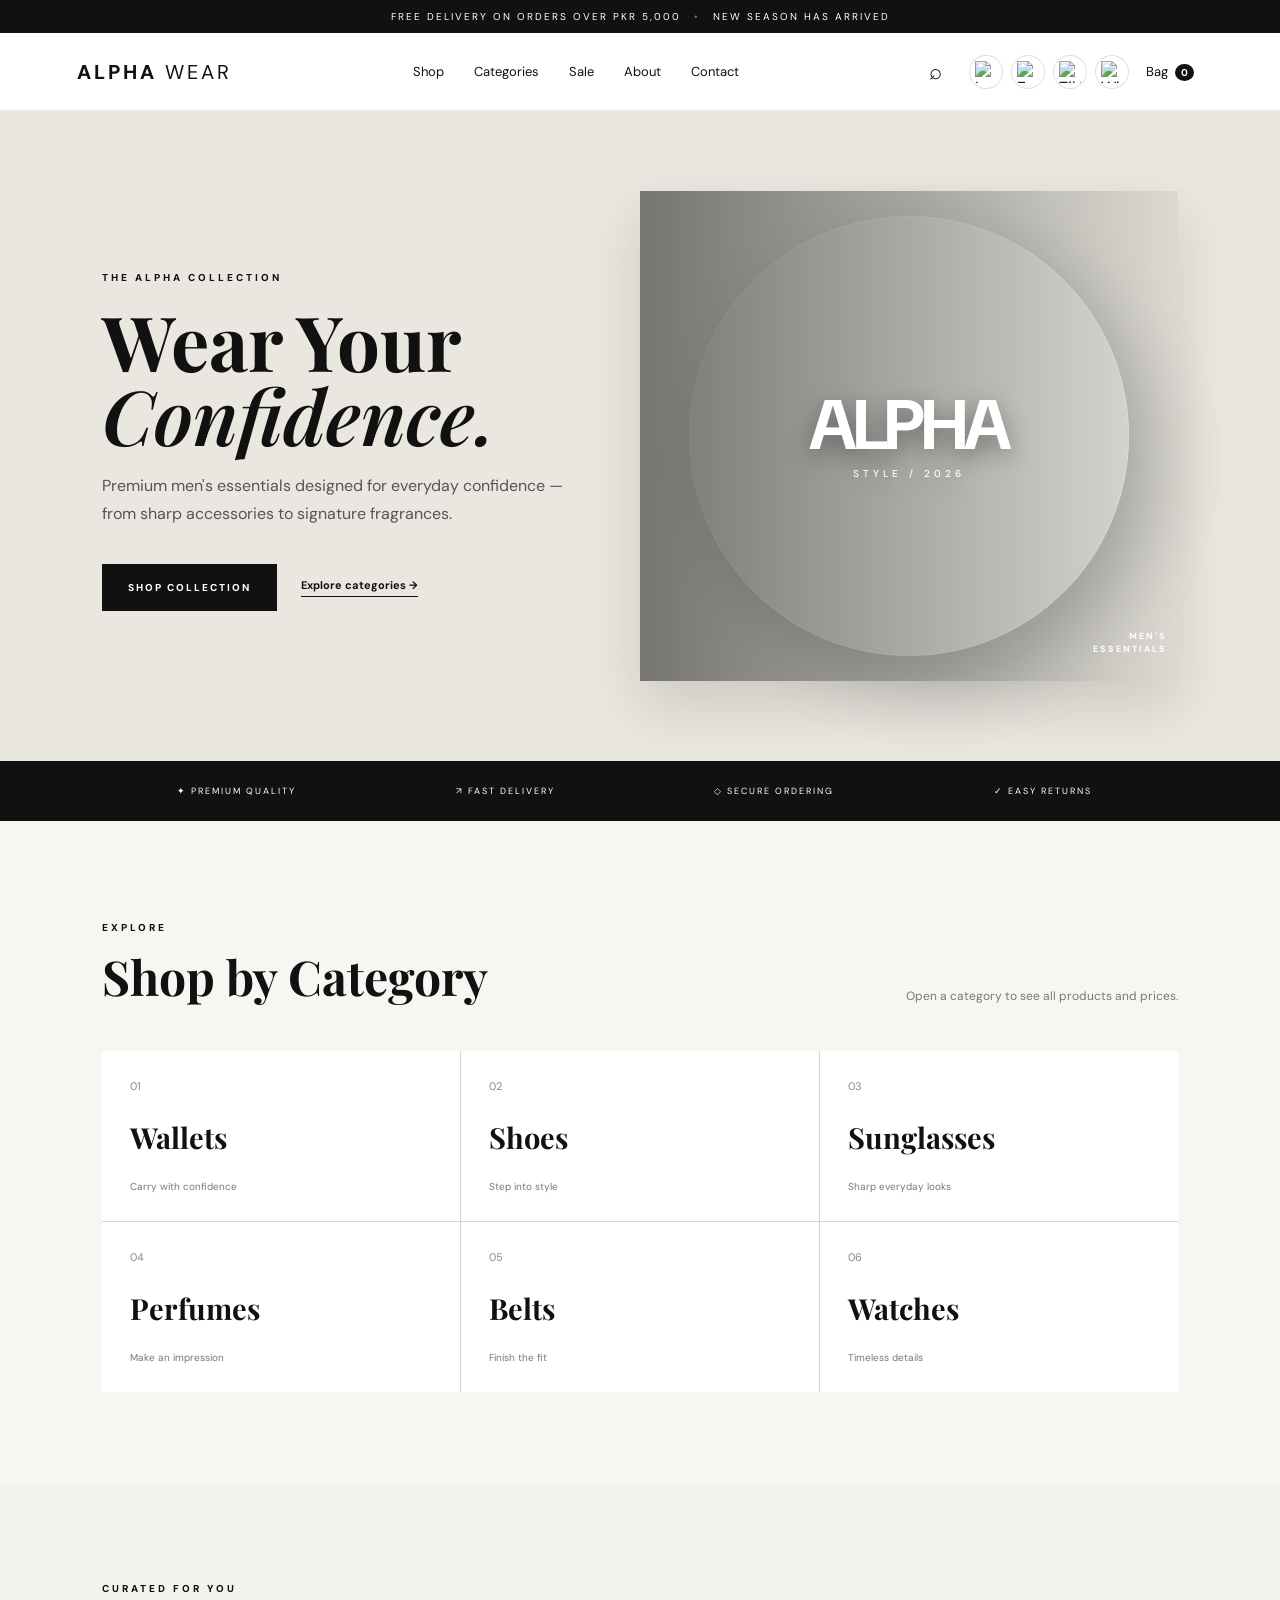
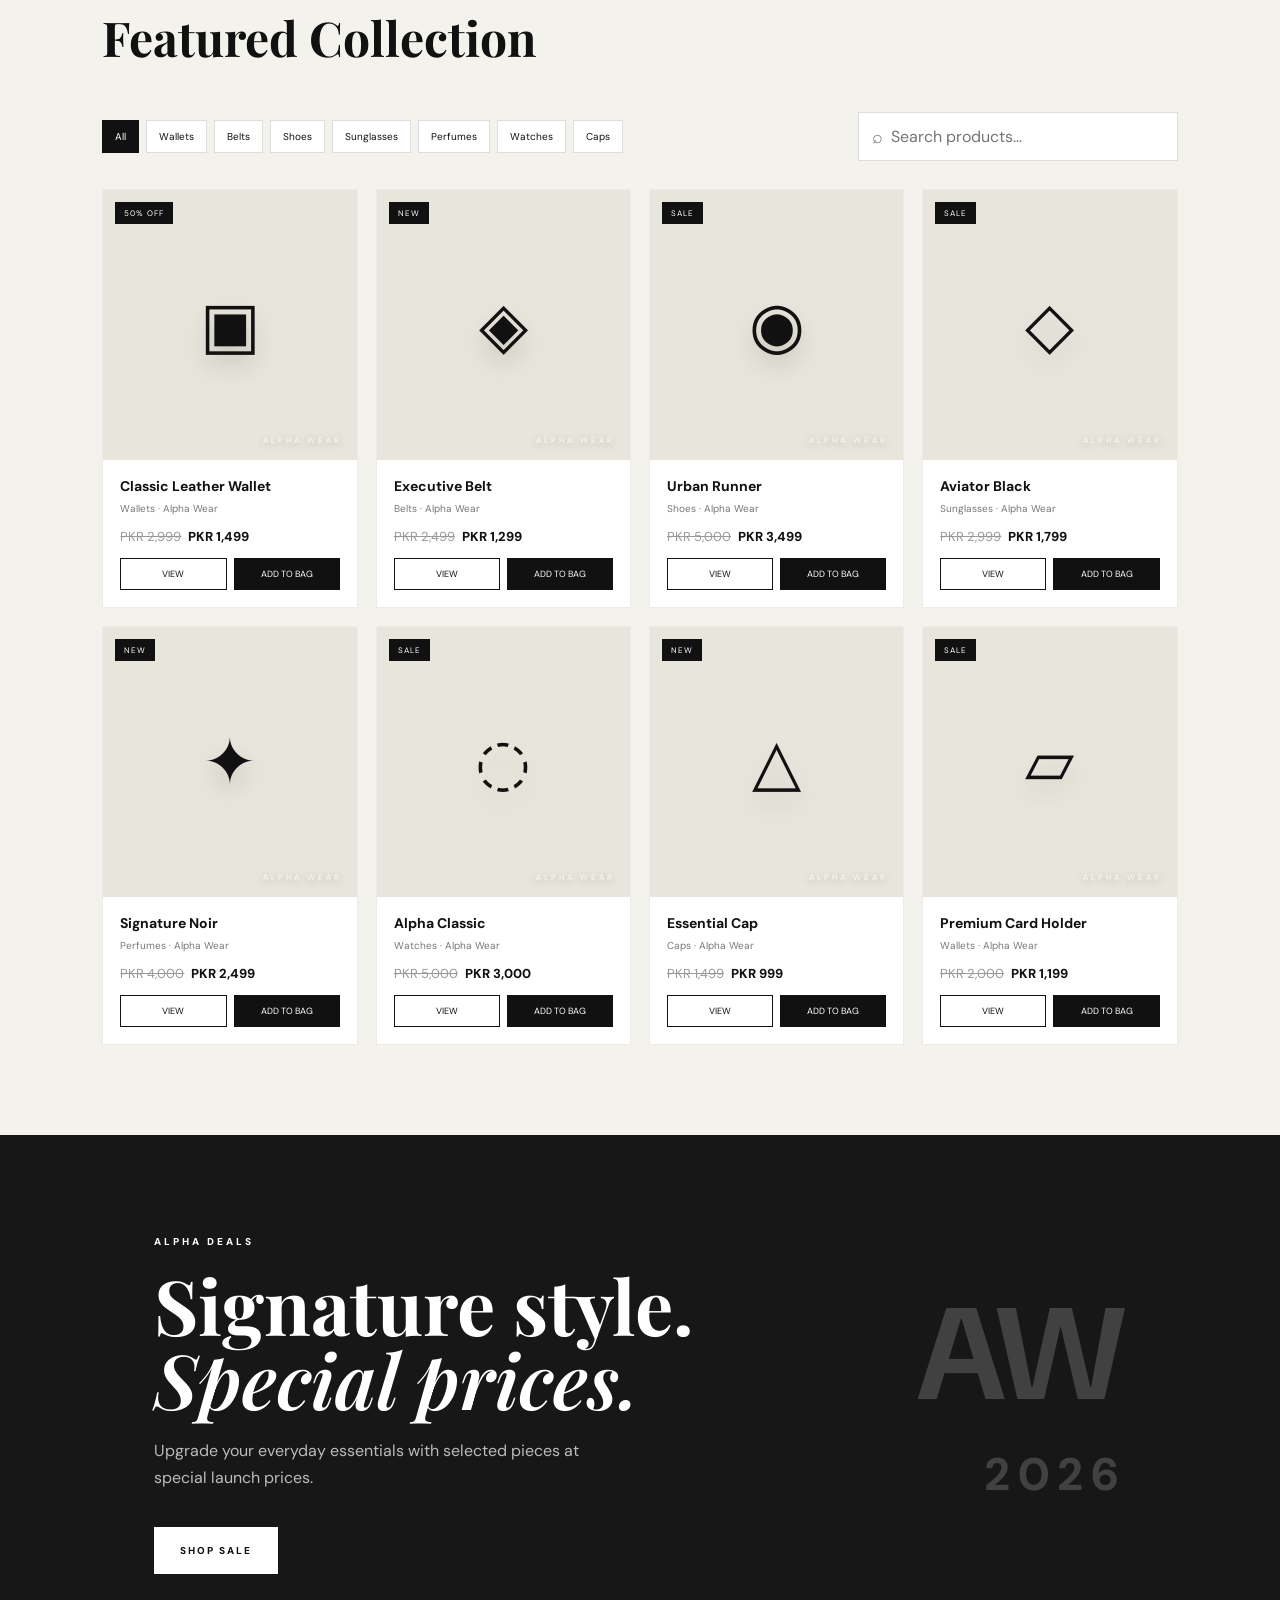
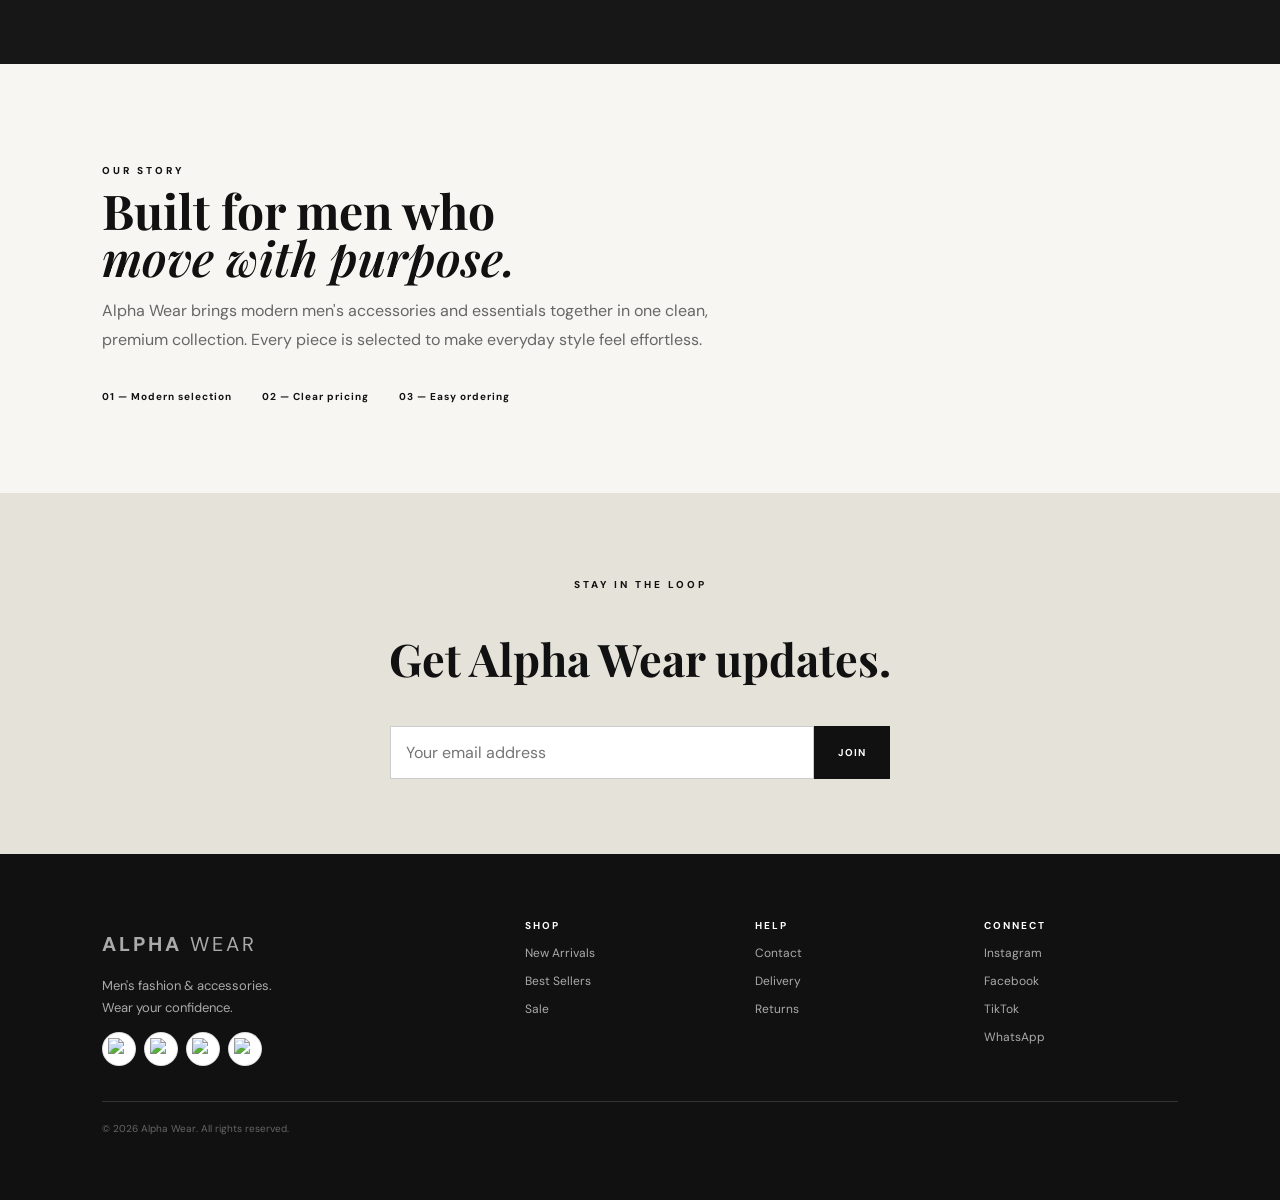
==== commit 5b8fe6b2: "Add category dropdown links to header" ====
--- a/index.html
+++ b/index.html
@@ -1,50 +1 @@
-<!doctype html>
-<html lang="en">
-<head>
-<meta charset="utf-8">
-<meta name="viewport" content="width=device-width,initial-scale=1">
-<meta name="theme-color" content="#111111">
-<meta name="description" content="Alpha Wear — men's fashion and accessories including wallets, belts, shoes, sunglasses, perfumes, caps and watches.">
-<title>Alpha Wear | Men's Fashion & Accessories</title>
-<link rel="preconnect" href="https://fonts.googleapis.com">
-<link rel="preconnect" href="https://fonts.gstatic.com" crossorigin>
-<link href="https://fonts.googleapis.com/css2?family=DM+Sans:wght@400;500;600;700;800&family=Playfair+Display:ital,wght@0,600;0,700;1,600;1,700&display=swap" rel="stylesheet">
-<link rel="stylesheet" href="style.css">
-<style>
-.social-buttons{display:flex;gap:8px;align-items:center;flex-wrap:wrap}.social-buttons a{display:inline-flex;align-items:center;justify-content:center;width:34px;height:34px;border:1px solid rgba(0,0,0,.12);border-radius:50%;text-decoration:none;overflow:hidden;background:#fff;transition:transform .2s,box-shadow .2s}.social-buttons a:hover{transform:translateY(-2px);box-shadow:0 5px 14px rgba(0,0,0,.16)}.social-buttons img{width:22px;height:22px;object-fit:contain;display:block}.header-social{margin-left:10px}.footer-social{margin-top:12px}
-@media(max-width:900px){.header-social a{width:30px;height:30px}.header-social img{width:19px;height:19px}.header-social{gap:4px;margin-left:6px}.actions{gap:6px}}
-</style>
-</head>
-<body>
-<div class="announcement">FREE DELIVERY ON ORDERS OVER PKR 5,000 <span>•</span> NEW SEASON HAS ARRIVED</div>
-<header class="header">
-  <a class="logo" href="index.html" aria-label="Alpha Wear home">ALPHA <span>WEAR</span></a>
-  <nav aria-label="Main navigation">
-    <a href="#shop">Shop</a><a href="#categories">Categories</a><a href="#sale">Sale</a><a href="#about">About</a><a href="#contact">Contact</a>
-  </nav>
-  <div class="actions">
-    <button class="icon-btn" aria-label="Search" onclick="focusSearch()">⌕</button>
-    <div class="social-buttons header-social" aria-label="Alpha Wear social links">
-      <a href="https://www.instagram.com/alphawear27/" target="_blank" rel="noopener" aria-label="Instagram"><img src="https://i.pinimg.com/originals/be/cc/d5/beccd5a1f6c9fbbee88df2400d11b5b8.png" alt="Instagram"></a>
-      <a href="https://www.facebook.com/profile.php?id=61592650800407" target="_blank" rel="noopener" aria-label="Facebook"><img src="https://www.citypng.com/public/uploads/preview/square-facebook-icon-logo-701751694792363dzcy6kzzro.png?v=2026021015" alt="Facebook"></a>
-      <a href="https://www.tiktok.com/@alpha.wear53" target="_blank" rel="noopener" aria-label="TikTok"><img src="https://www.citypng.com/public/uploads/preview/tik-tok-logo-icon-701751694793267gxetcvvp3v.png?v=2026021511" alt="TikTok"></a>
-      <a href="https://wa.me/923321957558" target="_blank" rel="noopener" aria-label="WhatsApp"><img src="https://www.liblogo.com/img-logo/wh491wad6-whatsapp-icon-logo-whatsapp-icon-whatsapp-logo-call-logo-instagram-logo-new.png" alt="WhatsApp"></a>
-    </div>
-    <button class="bag-btn" aria-label="Open shopping bag" onclick="openCart()">Bag <b id="count">0</b></button>
-  </div>
-</header>
-<main id="top">
-<section class="hero"><div class="hero-copy"><p class="eyebrow">THE ALPHA COLLECTION</p><h1>Wear Your<br><em>Confidence.</em></h1><p>Premium men's essentials designed for everyday confidence — from sharp accessories to signature fragrances.</p><div class="hero-actions"><a class="btn" href="#shop">SHOP COLLECTION</a><a class="text-link" href="#categories">Explore categories →</a></div></div><div class="hero-art" aria-hidden="true"><div class="circle"></div><div class="model">ALPHA<small>STYLE / 2026</small></div><span class="hero-tag">MEN'S<br>ESSENTIALS</span></div></section>
-<section class="trust"><div>✦ PREMIUM QUALITY</div><div>↗ FAST DELIVERY</div><div>◇ SECURE ORDERING</div><div>✓ EASY RETURNS</div></section>
-<section id="categories" class="section"><div class="section-head"><div><p class="eyebrow">EXPLORE</p><h2>Shop by Category</h2></div><p class="section-note">Open a category to see all products and prices.</p></div><div class="cat-grid"><a href="wallets.html"><span>01</span><strong>Wallets</strong><small>Carry with confidence</small></a><a href="shoes.html"><span>02</span><strong>Shoes</strong><small>Step into style</small></a><a href="sunglasses.html"><span>03</span><strong>Sunglasses</strong><small>Sharp everyday looks</small></a><a href="perfumes.html"><span>04</span><strong>Perfumes</strong><small>Make an impression</small></a><a href="belts.html"><span>05</span><strong>Belts</strong><small>Finish the fit</small></a><a href="watches.html"><span>06</span><strong>Watches</strong><small>Timeless details</small></a></div></section>
-<section id="shop" class="section shop"><div class="section-head"><div><p class="eyebrow">CURATED FOR YOU</p><h2>Featured Collection</h2></div></div><div class="shop-tools"><div class="filters" role="group" aria-label="Product filters"><button class="active" onclick="filter('All')">All</button><button onclick="filter('Wallets')">Wallets</button><button onclick="filter('Belts')">Belts</button><button onclick="filter('Shoes')">Shoes</button><button onclick="filter('Sunglasses')">Sunglasses</button><button onclick="filter('Perfumes')">Perfumes</button><button onclick="filter('Watches')">Watches</button><button onclick="filter('Caps')">Caps</button></div><label class="search-wrap"><span>⌕</span><input id="search" type="search" autocomplete="off" placeholder="Search products..." aria-label="Search products" oninput="render()"></label></div><div id="products" class="products" aria-live="polite"></div></section>
-<section id="sale" class="promo"><div><p class="eyebrow">ALPHA DEALS</p><h2>Signature style.<br><em>Special prices.</em></h2><p>Upgrade your everyday essentials with selected pieces at special launch prices.</p><a class="btn light" href="#shop" onclick="filter('All')">SHOP SALE</a></div><div class="promo-number">AW<br><span>2026</span></div></section>
-<section id="about" class="about section"><p class="eyebrow">OUR STORY</p><h2>Built for men who<br><em>move with purpose.</em></h2><p>Alpha Wear brings modern men's accessories and essentials together in one clean, premium collection. Every piece is selected to make everyday style feel effortless.</p><div class="about-points"><span>01 — Modern selection</span><span>02 — Clear pricing</span><span>03 — Easy ordering</span></div></section>
-<section class="newsletter"><p class="eyebrow">STAY IN THE LOOP</p><h2>Get Alpha Wear updates.</h2><form id="newsletterForm"><input id="email" type="email" required placeholder="Your email address" aria-label="Email address"><button type="submit">JOIN</button></form></section>
-</main>
-<footer id="contact">
-  <div class="footer-brand"><a class="logo" href="index.html">ALPHA <span>WEAR</span></a><p>Men's fashion & accessories.<br>Wear your confidence.</p><div class="social-buttons footer-social"><a href="https://www.instagram.com/alphawear27/" target="_blank" rel="noopener"><img src="https://i.pinimg.com/originals/be/cc/d5/beccd5a1f6c9fbbee88df2400d11b5b8.png" alt="Instagram"></a><a href="https://www.facebook.com/profile.php?id=61592650800407" target="_blank" rel="noopener"><img src="https://www.citypng.com/public/uploads/preview/square-facebook-icon-logo-701751694792363dzcy6kzzro.png?v=2026021015" alt="Facebook"></a><a href="https://www.tiktok.com/@alpha.wear53" target="_blank" rel="noopener"><img src="https://www.citypng.com/public/uploads/preview/tik-tok-logo-icon-701751694793267gxetcvvp3v.png?v=2026021511" alt="TikTok"></a><a href="https://wa.me/923321957558" target="_blank" rel="noopener"><img src="https://www.liblogo.com/img-logo/wh491wad6-whatsapp-icon-logo-whatsapp-icon-whatsapp-logo-call-logo-instagram-logo-new.png" alt="WhatsApp"></a></div></div>
-  <div><h4>SHOP</h4><a href="#shop">New Arrivals</a><a href="#shop">Best Sellers</a><a href="#sale">Sale</a></div><div><h4>HELP</h4><a href="#contact">Contact</a><a href="#contact">Delivery</a><a href="#contact">Returns</a></div><div><h4>CONNECT</h4><a href="https://www.instagram.com/alphawear27/" target="_blank" rel="noopener">Instagram</a><a href="https://www.facebook.com/profile.php?id=61592650800407" target="_blank" rel="noopener">Facebook</a><a href="https://www.tiktok.com/@alpha.wear53" target="_blank" rel="noopener">TikTok</a><a href="https://wa.me/923321957558" target="_blank" rel="noopener">WhatsApp</a></div><div class="copyright">© 2026 Alpha Wear. All rights reserved.</div>
-</footer>
-<div id="productModal" class="modal" role="dialog" aria-modal="true" aria-label="Product details"><div class="modal-box product-modal"><button class="close" onclick="closeProduct()" aria-label="Close">×</button><div id="productDetails"></div></div></div><div id="cart" class="modal" role="dialog" aria-modal="true" aria-label="Shopping bag"><div class="modal-box"><button class="close" onclick="closeCart()" aria-label="Close">×</button><p class="eyebrow">ALPHA WEAR</p><h2>Your Bag</h2><div id="cartItems"></div><div class="total"><span>Total</span><strong id="total">PKR 0</strong></div><button class="btn full" onclick="checkout()">PROCEED TO ORDER</button></div></div><div id="toast" role="status"></div><script src="script.js"></script>
-</body></html>+<!doctype html><html lang="en"><head><meta charset="utf-8"><meta name="viewport" content="width=device-width,initial-scale=1"><meta name="theme-color" content="#111111"><meta name="description" content="Alpha Wear — men's fashion and accessories including wallets, belts, shoes, sunglasses, perfumes, caps and watches."><title>Alpha Wear | Men's Fashion & Accessories</title><link rel="preconnect" href="https://fonts.googleapis.com"><link rel="preconnect" href="https://fonts.gstatic.com" crossorigin><link href="https://fonts.googleapis.com/css2?family=DM+Sans:wght@400;500;600;700;800&family=Playfair+Display:ital,wght@0,600;0,700;1,600;1,700&display=swap" rel="stylesheet"><link rel="stylesheet" href="style.css"><style>.social-buttons{display:flex;gap:8px;align-items:center;flex-wrap:wrap}.social-buttons a{display:inline-flex;align-items:center;justify-content:center;width:34px;height:34px;border:1px solid rgba(0,0,0,.12);border-radius:50%;text-decoration:none;overflow:hidden;background:#fff;transition:transform .2s,box-shadow .2s}.social-buttons a:hover{transform:translateY(-2px);box-shadow:0 5px 14px rgba(0,0,0,.16)}.social-buttons img{width:22px;height:22px;object-fit:contain;display:block}.header-social{margin-left:10px}.footer-social{margin-top:12px}.cat-menu{position:relative}.cat-menu summary{list-style:none;cursor:pointer}.cat-menu summary::-webkit-details-marker{display:none}.cat-dropdown{position:absolute;top:28px;left:-18px;background:#fff;border:1px solid #eee;box-shadow:0 15px 35px #1112;min-width:180px;padding:10px;z-index:30}.cat-dropdown a{display:block;padding:9px 10px;font-size:12px}.cat-dropdown a:hover{background:#f3f2ed}.cat-menu[open] summary{opacity:.55}@media(max-width:900px){.header-social a{width:30px;height:30px}.header-social img{width:19px;height:19px}.header-social{gap:4px;margin-left:6px}.actions{gap:6px}}</style></head><body><div class="announcement">FREE DELIVERY ON ORDERS OVER PKR 5,000 <span>•</span> NEW SEASON HAS ARRIVED</div><header class="header"><a class="logo" href="index.html" aria-label="Alpha Wear home">ALPHA <span>WEAR</span></a><nav aria-label="Main navigation"><a href="#shop">Shop</a><details class="cat-menu"><summary>Categories</summary><div class="cat-dropdown"><a href="wallets.html">Wallets</a><a href="belts.html">Belts</a><a href="shoes.html">Shoes</a><a href="sunglasses.html">Sunglasses</a><a href="perfumes.html">Perfumes</a><a href="watches.html">Watches</a></div></details><a href="#sale">Sale</a><a href="#about">About</a><a href="#contact">Contact</a></nav><div class="actions"><button class="icon-btn" aria-label="Search" onclick="focusSearch()">⌕</button><div class="social-buttons header-social" aria-label="Alpha Wear social links"><a href="https://www.instagram.com/alphawear27/" target="_blank" rel="noopener" aria-label="Instagram"><img src="https://i.pinimg.com/originals/be/cc/d5/beccd5a1f6c9fbbee88df2400d11b5b8.png" alt="Instagram"></a><a href="https://www.facebook.com/profile.php?id=61592650800407" target="_blank" rel="noopener" aria-label="Facebook"><img src="https://www.citypng.com/public/uploads/preview/square-facebook-icon-logo-701751694792363dzcy6kzzro.png?v=2026021015" alt="Facebook"></a><a href="https://www.tiktok.com/@alpha.wear53" target="_blank" rel="noopener" aria-label="TikTok"><img src="https://www.citypng.com/public/uploads/preview/tik-tok-logo-icon-701751694793267gxetcvvp3v.png?v=2026021511" alt="TikTok"></a><a href="https://wa.me/923321957558" target="_blank" rel="noopener" aria-label="WhatsApp"><img src="https://www.liblogo.com/img-logo/wh491wad6-whatsapp-icon-logo-whatsapp-icon-whatsapp-logo-call-logo-instagram-logo-new.png" alt="WhatsApp"></a></div><button class="bag-btn" aria-label="Open shopping bag" onclick="openCart()">Bag <b id="count">0</b></button></div></header><main id="top"><section class="hero"><div class="hero-copy"><p class="eyebrow">THE ALPHA COLLECTION</p><h1>Wear Your<br><em>Confidence.</em></h1><p>Premium men's essentials designed for everyday confidence — from sharp accessories to signature fragrances.</p><div class="hero-actions"><a class="btn" href="#shop">SHOP COLLECTION</a><a class="text-link" href="#categories">Explore categories →</a></div></div><div class="hero-art" aria-hidden="true"><div class="circle"></div><div class="model">ALPHA<small>STYLE / 2026</small></div><span class="hero-tag">MEN'S<br>ESSENTIALS</span></div></section><section class="trust"><div>✦ PREMIUM QUALITY</div><div>↗ FAST DELIVERY</div><div>◇ SECURE ORDERING</div><div>✓ EASY RETURNS</div></section><section id="categories" class="section"><div class="section-head"><div><p class="eyebrow">EXPLORE</p><h2>Shop by Category</h2></div><p class="section-note">Open a category to see all products and prices.</p></div><div class="cat-grid"><a href="wallets.html"><span>01</span><strong>Wallets</strong><small>Carry with confidence</small></a><a href="shoes.html"><span>02</span><strong>Shoes</strong><small>Step into style</small></a><a href="sunglasses.html"><span>03</span><strong>Sunglasses</strong><small>Sharp everyday looks</small></a><a href="perfumes.html"><span>04</span><strong>Perfumes</strong><small>Make an impression</small></a><a href="belts.html"><span>05</span><strong>Belts</strong><small>Finish the fit</small></a><a href="watches.html"><span>06</span><strong>Watches</strong><small>Timeless details</small></a></div></section><section id="shop" class="section shop"><div class="section-head"><div><p class="eyebrow">CURATED FOR YOU</p><h2>Featured Collection</h2></div></div><div class="shop-tools"><div class="filters" role="group" aria-label="Product filters"><button class="active" onclick="filter('All')">All</button><button onclick="filter('Wallets')">Wallets</button><button onclick="filter('Belts')">Belts</button><button onclick="filter('Shoes')">Shoes</button><button onclick="filter('Sunglasses')">Sunglasses</button><button onclick="filter('Perfumes')">Perfumes</button><button onclick="filter('Watches')">Watches</button><button onclick="filter('Caps')">Caps</button></div><label class="search-wrap"><span>⌕</span><input id="search" type="search" autocomplete="off" placeholder="Search products..." aria-label="Search products" oninput="render()"></label></div><div id="products" class="products" aria-live="polite"></div></section><section id="sale" class="promo"><div><p class="eyebrow">ALPHA DEALS</p><h2>Signature style.<br><em>Special prices.</em></h2><p>Upgrade your everyday essentials with selected pieces at special launch prices.</p><a class="btn light" href="#shop" onclick="filter('All')">SHOP SALE</a></div><div class="promo-number">AW<br><span>2026</span></div></section><section id="about" class="about section"><p class="eyebrow">OUR STORY</p><h2>Built for men who<br><em>move with purpose.</em></h2><p>Alpha Wear brings modern men's accessories and essentials together in one clean, premium collection. Every piece is selected to make everyday style feel effortless.</p><div class="about-points"><span>01 — Modern selection</span><span>02 — Clear pricing</span><span>03 — Easy ordering</span></div></section><section class="newsletter"><p class="eyebrow">STAY IN THE LOOP</p><h2>Get Alpha Wear updates.</h2><form id="newsletterForm"><input id="email" type="email" required placeholder="Your email address" aria-label="Email address"><button type="submit">JOIN</button></form></section></main><footer id="contact"><div class="footer-brand"><a class="logo" href="index.html">ALPHA <span>WEAR</span></a><p>Men's fashion & accessories.<br>Wear your confidence.</p><div class="social-buttons footer-social"><a href="https://www.instagram.com/alphawear27/" target="_blank" rel="noopener"><img src="https://i.pinimg.com/originals/be/cc/d5/beccd5a1f6c9fbbee88df2400d11b5b8.png" alt="Instagram"></a><a href="https://www.facebook.com/profile.php?id=61592650800407" target="_blank" rel="noopener"><img src="https://www.citypng.com/public/uploads/preview/square-facebook-icon-logo-701751694792363dzcy6kzzro.png?v=2026021015" alt="Facebook"></a><a href="https://www.tiktok.com/@alpha.wear53" target="_blank" rel="noopener"><img src="https://www.citypng.com/public/uploads/preview/tik-tok-logo-icon-701751694793267gxetcvvp3v.png?v=2026021511" alt="TikTok"></a><a href="https://wa.me/923321957558" target="_blank" rel="noopener"><img src="https://www.liblogo.com/img-logo/wh491wad6-whatsapp-icon-logo-whatsapp-icon-whatsapp-logo-call-logo-instagram-logo-new.png" alt="WhatsApp"></a></div></div><div><h4>SHOP</h4><a href="#shop">New Arrivals</a><a href="#shop">Best Sellers</a><a href="#sale">Sale</a></div><div><h4>HELP</h4><a href="#contact">Contact</a><a href="#contact">Delivery</a><a href="#contact">Returns</a></div><div><h4>CONNECT</h4><a href="https://www.instagram.com/alphawear27/" target="_blank" rel="noopener">Instagram</a><a href="https://www.facebook.com/profile.php?id=61592650800407" target="_blank" rel="noopener">Facebook</a><a href="https://www.tiktok.com/@alpha.wear53" target="_blank" rel="noopener">TikTok</a><a href="https://wa.me/923321957558" target="_blank" rel="noopener">WhatsApp</a></div><div class="copyright">© 2026 Alpha Wear. All rights reserved.</div></footer><div id="productModal" class="modal" role="dialog" aria-modal="true" aria-label="Product details"><div class="modal-box product-modal"><button class="close" onclick="closeProduct()" aria-label="Close">×</button><div id="productDetails"></div></div></div><div id="cart" class="modal" role="dialog" aria-modal="true" aria-label="Shopping bag"><div class="modal-box"><button class="close" onclick="closeCart()" aria-label="Close">×</button><p class="eyebrow">ALPHA WEAR</p><h2>Your Bag</h2><div id="cartItems"></div><div class="total"><span>Total</span><strong id="total">PKR 0</strong></div><button class="btn full" onclick="checkout()">PROCEED TO ORDER</button></div></div><div id="toast" role="status"></div><script src="script.js"></script></body></html>
--- a/style.css
+++ b/style.css
@@ -1 +1 @@
-*{box-sizing:border-box}html{scroll-behavior:smooth}body{margin:0;font-family:'DM Sans',sans-serif;color:#111;background:#f7f6f2}body.lock{overflow:hidden}a{text-decoration:none;color:inherit}button,input{font:inherit}button{color:inherit}.announcement{background:#111;color:#fff;text-align:center;padding:10px 15px;font-size:10px;letter-spacing:2px}.announcement span{opacity:.45;margin:0 8px}.header{height:78px;background:#fff;display:flex;align-items:center;justify-content:space-between;padding:0 6%;position:sticky;top:0;z-index:20;border-bottom:1px solid #eee}.logo{font-weight:800;letter-spacing:3px;font-size:20px}.logo span{font-weight:400}.header nav{display:flex;gap:30px;font-size:13px}.header nav a{transition:.2s}.header nav a:hover{opacity:.55}.actions{display:flex;gap:8px;align-items:center}.icon-btn,.bag-btn{border:0;background:none;cursor:pointer;font-size:13px;padding:9px}.icon-btn{font-size:22px;line-height:1}.actions b{background:#111;color:#fff;border-radius:50%;padding:2px 6px;font-size:10px;margin-left:4px}.hero{min-height:650px;background:#e9e7df;display:grid;grid-template-columns:1fr 1fr;padding:80px 8%;overflow:hidden}.hero-copy{align-self:center;max-width:560px}.eyebrow{font-size:10px;letter-spacing:3px;font-weight:800}.hero h1,.promo h2,.about h2{font-family:'Playfair Display',serif;font-size:76px;line-height:.98;margin:20px 0}.hero h1 em,.promo h2 em,.about h2 em{font-style:italic;font-weight:600}.hero-copy>p:not(.eyebrow){max-width:470px;line-height:1.75;color:#555}.hero-actions{display:flex;align-items:center;gap:24px;flex-wrap:wrap}.btn{display:inline-block;background:#111;color:#fff;padding:16px 25px;margin-top:20px;font-size:10px;letter-spacing:2px;font-weight:800;border:1px solid #111;cursor:pointer;transition:.2s}.btn:hover{background:transparent;color:#111}.text-link{font-size:11px;font-weight:700;margin-top:20px;border-bottom:1px solid #111;padding-bottom:4px}.hero-art{position:relative;display:flex;align-items:center;justify-content:center;min-height:460px;background-image:url('https://images.pexels.com/photos/2494607/pexels-photo-2494607.jpeg?auto=compress&cs=tinysrgb&w=1100');background-size:cover;background-position:center;border-radius:4px;box-shadow:0 25px 60px #1112}.hero-art:after{content:'';position:absolute;inset:0;background:linear-gradient(90deg,#1118,#1111);pointer-events:none}.circle{width:440px;height:440px;border-radius:50%;background:#ffffff22;border:1px solid #fff6;box-shadow:25px 25px 70px #0003}.model{position:absolute;text-align:center;font-size:70px;font-weight:800;line-height:.9;letter-spacing:-4px;color:#fff;z-index:1;text-shadow:0 8px 25px #0006}.model small{display:block;font-size:10px;letter-spacing:4px;font-weight:500;margin-top:12px}.hero-tag{position:absolute;right:2%;bottom:5%;font-size:9px;line-height:1.5;letter-spacing:2px;text-align:right;font-weight:700;color:#fff;z-index:1}.trust{background:#111;color:#fff;display:grid;grid-template-columns:repeat(4,1fr);padding:24px 8%;font-size:9px;letter-spacing:2px;text-align:center}.section{padding:90px 8%}.section-head{display:flex;align-items:end;justify-content:space-between;margin-bottom:35px}.section h2{font-family:'Playfair Display',serif;font-size:48px;margin:8px 0}.section-note{color:#777;font-size:12px}.cat-grid{display:grid;grid-template-columns:repeat(3,1fr);gap:1px;background:#d7d5cf}.cat-grid button{background:#fff;border:0;min-height:170px;padding:28px;display:flex;flex-direction:column;justify-content:space-between;text-align:left;cursor:pointer;transition:.3s;position:relative;overflow:hidden}.cat-grid button:after{content:'';position:absolute;inset:0;background-image:var(--cat-img);background-size:cover;background-position:center;opacity:.12;transition:.3s}.cat-grid button:hover:after{opacity:.32}.cat-grid button>*{position:relative;z-index:1}.cat-grid button:hover{background:#111;color:#fff;transform:translateY(-2px)}.cat-grid span{font-size:11px;color:#888}.cat-grid strong{font-family:'Playfair Display',serif;font-size:29px}.cat-grid small{font-size:10px;color:#777}.cat-grid button:hover span,.cat-grid button:hover small{color:#aaa}.cat-grid button:nth-child(1){--cat-img:url('https://images.pexels.com/photos/3434522/pexels-photo-3434522.jpeg?auto=compress&cs=tinysrgb&w=800')}.cat-grid button:nth-child(2){--cat-img:url('https://images.pexels.com/photos/2494607/pexels-photo-2494607.jpeg?auto=compress&cs=tinysrgb&w=800')}.cat-grid button:nth-child(3){--cat-img:url('https://images.pexels.com/photos/2494607/pexels-photo-2494607.jpeg?auto=compress&cs=tinysrgb&w=800')}.cat-grid button:nth-child(4){--cat-img:url('https://images.pexels.com/photos/4493694/pexels-photo-4493694.jpeg?auto=compress&cs=tinysrgb&w=800')}.cat-grid button:nth-child(5){--cat-img:url('https://images.pexels.com/photos/4493694/pexels-photo-4493694.jpeg?auto=compress&cs=tinysrgb&w=800')}.cat-grid button:nth-child(6){--cat-img:url('https://images.pexels.com/photos/34479698/pexels-photo-34479698.jpeg?auto=compress&cs=tinysrgb&w=800')}.shop{background:#f3f2ed}.shop-tools{display:flex;gap:20px;justify-content:space-between;align-items:center;margin-bottom:28px}.filters{display:flex;gap:7px;flex-wrap:wrap}.filters button{border:1px solid #ddd;background:#fff;padding:9px 12px;font-size:10px;cursor:pointer;transition:.2s}.filters button.active,.filters button:hover{background:#111;color:#fff;border-color:#111}.search-wrap{width:min(320px,100%);display:flex;align-items:center;background:#fff;border:1px solid #ddd;padding:0 13px}.search-wrap span{font-size:18px;color:#777}.search-wrap input{width:100%;border:0;outline:0;padding:13px 8px;background:transparent}.products{display:grid;grid-template-columns:repeat(4,1fr);gap:18px}.product{background:#fff;position:relative;overflow:hidden;border:1px solid #ecebe6;transition:.25s}.product:hover{transform:translateY(-4px);box-shadow:0 15px 35px #11111112}.product-img{height:270px;width:100%;padding:0;border:0;border-radius:0;background:#e8e5dc;display:block;position:relative;overflow:hidden;cursor:pointer}.product-img img{width:100%;height:100%;display:block;object-fit:cover;object-position:center;transition:transform .5s}.product:hover .product-img img{transform:scale(1.05)}.product-img:after{content:'ALPHA WEAR';position:absolute;bottom:15px;right:15px;color:#fff;text-shadow:0 2px 8px #0008;font-size:8px;letter-spacing:3px;opacity:.8}.product-symbol{font-size:64px;filter:drop-shadow(0 12px 12px #0002)}.badge{position:absolute;z-index:2;top:12px;left:12px;background:#111;color:#fff;padding:6px 9px;font-size:8px;letter-spacing:1px}.product-info{padding:17px}.product-info h3{margin:0 0 7px;font-size:14px}.product-info p{margin:0;color:#777;font-size:10px}.price{margin-top:13px;font-weight:800;font-size:13px}.old{text-decoration:line-through;color:#999;margin-right:7px;font-weight:400}.product-actions{display:flex;gap:7px;margin-top:13px}.add,.details{border:1px solid #111;background:#111;color:#fff;padding:9px 11px;font-size:9px;cursor:pointer;flex:1}.details{background:#fff;color:#111}.add:hover,.details:hover{opacity:.75}.promo{background:#171717;color:#fff;padding:90px 12%;display:flex;justify-content:space-between;align-items:center}.promo p:not(.eyebrow){color:#bbb;max-width:470px;line-height:1.7}.promo-number{font-size:130px;line-height:.7;font-weight:800;text-align:right;opacity:.18}.promo-number span{font-size:.35em;letter-spacing:8px}.light{background:#fff;color:#111;border-color:#fff}.light:hover{background:transparent;color:#fff}.about{max-width:1000px}.about>p:not(.eyebrow){max-width:650px;color:#666;line-height:1.8}.about-points{display:flex;gap:30px;flex-wrap:wrap;margin-top:35px;font-size:10px;letter-spacing:1px;font-weight:700}.newsletter{padding:75px 8%;background:#e5e2d9;text-align:center}.newsletter h2{font-family:'Playfair Display',serif;font-size:45px}.newsletter form{display:flex;max-width:500px;margin:auto}.newsletter input{flex:1;border:1px solid #ccc;padding:15px;outline:0}.newsletter button{background:#111;color:#fff;border:0;padding:0 24px;cursor:pointer;font-size:10px;font-weight:700;letter-spacing:1px}footer{background:#111;color:#fff;padding:65px 8%;display:grid;grid-template-columns:2fr 1fr 1fr 1fr;gap:35px;position:relative}.footer-brand p{color:#aaa;line-height:1.7;font-size:13px}.footer-brand .logo{display:block;margin-bottom:18px}footer h4{font-size:10px;letter-spacing:2px;margin-top:0}footer>div>a{display:block;color:#aaa;font-size:12px;margin:12px 0}footer>div>a:hover{color:#fff}.copyright{grid-column:1/-1;border-top:1px solid #333;padding-top:20px;color:#666;font-size:10px}.modal{display:none;position:fixed;inset:0;background:#0009;z-index:50;align-items:center;justify-content:center;padding:20px}.modal.open{display:flex}.modal-box{background:#fff;width:min(560px,100%);max-height:90vh;overflow:auto;padding:35px;position:relative;box-shadow:0 25px 80px #0004}.close{position:absolute;right:15px;top:10px;border:0;background:none;font-size:27px;cursor:pointer}.cart-row{display:grid;grid-template-columns:1fr auto;gap:15px;padding:16px 0;border-bottom:1px solid #eee;font-size:12px}.cart-row small{display:block;color:#777;margin-top:5px}.cart-controls{display:flex;align-items:center;gap:8px;margin-top:8px}.qty-btn,.remove-btn{border:1px solid #ddd;background:#fff;cursor:pointer;padding:4px 8px;font-size:10px}.remove-btn{color:#777}.total{display:flex;justify-content:space-between;padding:20px 0;font-size:14px}.full{width:100%;margin:0}.empty{color:#777;padding:30px 0;text-align:center}.product-modal{width:min(800px,100%)}.detail-visual{height:340px;background:#e8e5dc;display:flex;align-items:center;justify-content:center;overflow:hidden}.detail-visual img{width:100%;height:100%;object-fit:cover}.detail-copy{padding-top:20px}.detail-copy h2{font-family:'Playfair Display',serif;font-size:34px;margin:8px 0}.detail-copy p{color:#666;line-height:1.7;font-size:13px}.detail-price{font-size:20px;font-weight:800;margin:15px 0}.detail-price del{font-size:13px;color:#999;font-weight:400;margin-right:8px}.detail-copy .btn{width:100%;text-align:center}.detail-meta{font-size:10px;color:#777;letter-spacing:1px}.cart-total-note{font-size:10px;color:#777;margin-top:-12px;margin-bottom:15px}#toast{position:fixed;bottom:25px;right:25px;max-width:320px;background:#111;color:#fff;padding:14px 18px;font-size:11px;display:none;z-index:100;box-shadow:0 10px 30px #0003}#toast.show{display:block}@media(max-width:900px){.header nav{display:none}.hero{grid-template-columns:1fr;min-height:auto;padding:65px 7%}.hero h1{font-size:58px}.hero-art{height:390px}.circle{width:320px;height:320px}.model{font-size:52px}.trust{grid-template-columns:2fr 2fr;gap:18px}.section{padding:65px 6%}.products{grid-template-columns:1fr 1fr}.shop-tools{display:block}.search-wrap{margin-top:16px;width:100%}.promo{padding:65px 8%}.promo h2,.about h2{font-size:45px}.promo-number{font-size:80px}footer{grid-template-columns:1fr 1fr}}@media(max-width:560px){.announcement{font-size:8px}.header{height:68px;padding:0 5%}.logo{font-size:16px}.bag-btn{font-size:11px}.hero h1{font-size:46px}.hero-art{height:290px}.circle{width:240px;height:240px}.model{font-size:40px}.hero-tag{font-size:7px}.trust{font-size:7px;padding:18px 4%}.section{padding:50px 5%}.section h2{font-size:38px}.cat-grid{grid-template-columns:1fr}.products{grid-template-columns:1fr}.product-img{height:250px}.promo{display:block}.promo-number{text-align:left;margin-top:70px}.newsletter form{width:100%}.newsletter input{min-width:0}.newsletter h2{font-size:36px}footer{grid-template-columns:1fr 1fr;padding:50px 7%}.footer-brand{grid-column:1/-1}.copyright{grid-column:1/-1}.modal-box{padding:28px 20px}.hero-actions{gap:10px}}
+*{box-sizing:border-box}html{scroll-behavior:smooth}body{margin:0;font-family:'DM Sans',sans-serif;color:#111;background:#f7f6f2}body.lock{overflow:hidden}a{text-decoration:none;color:inherit}button,input{font:inherit}button{color:inherit}.announcement{background:#111;color:#fff;text-align:center;padding:10px 15px;font-size:10px;letter-spacing:2px}.announcement span{opacity:.45;margin:0 8px}.header{height:78px;background:#fff;display:flex;align-items:center;justify-content:space-between;padding:0 6%;position:sticky;top:0;z-index:20;border-bottom:1px solid #eee}.logo{font-weight:800;letter-spacing:3px;font-size:20px}.logo span{font-weight:400}.header nav{display:flex;gap:30px;font-size:13px}.header nav a{transition:.2s}.header nav a:hover{opacity:.55}.actions{display:flex;gap:8px;align-items:center}.icon-btn,.bag-btn{border:0;background:none;cursor:pointer;font-size:13px;padding:9px}.icon-btn{font-size:22px;line-height:1}.actions b{background:#111;color:#fff;border-radius:50%;padding:2px 6px;font-size:10px;margin-left:4px}.hero{min-height:650px;background:#e9e7df;display:grid;grid-template-columns:1fr 1fr;padding:80px 8%;overflow:hidden}.hero-copy{align-self:center;max-width:560px}.eyebrow{font-size:10px;letter-spacing:3px;font-weight:800}.hero h1,.promo h2,.about h2{font-family:'Playfair Display',serif;font-size:76px;line-height:.98;margin:20px 0}.hero h1 em,.promo h2 em,.about h2 em{font-style:italic;font-weight:600}.hero-copy>p:not(.eyebrow){max-width:470px;line-height:1.75;color:#555}.hero-actions{display:flex;align-items:center;gap:24px;flex-wrap:wrap}.btn{display:inline-block;background:#111;color:#fff;padding:16px 25px;margin-top:20px;font-size:10px;letter-spacing:2px;font-weight:800;border:1px solid #111;cursor:pointer;transition:.2s}.btn:hover{background:transparent;color:#111}.text-link{font-size:11px;font-weight:700;margin-top:20px;border-bottom:1px solid #111;padding-bottom:4px}.hero-art{position:relative;display:flex;align-items:center;justify-content:center;min-height:460px;background-image:url('https://images.pexels.com/photos/2494607/pexels-photo-2494607.jpeg?auto=compress&cs=tinysrgb&w=1100');background-size:cover;background-position:center;border-radius:4px;box-shadow:0 25px 60px #1112}.hero-art:after{content:'';position:absolute;inset:0;background:linear-gradient(90deg,#1118,#1111);pointer-events:none}.circle{width:440px;height:440px;border-radius:50%;background:#ffffff22;border:1px solid #fff6;box-shadow:25px 25px 70px #0003}.model{position:absolute;text-align:center;font-size:70px;font-weight:800;line-height:.9;letter-spacing:-4px;color:#fff;z-index:1;text-shadow:0 8px 25px #0006}.model small{display:block;font-size:10px;letter-spacing:4px;font-weight:500;margin-top:12px}.hero-tag{position:absolute;right:2%;bottom:5%;font-size:9px;line-height:1.5;letter-spacing:2px;text-align:right;font-weight:700;color:#fff;z-index:1}.trust{background:#111;color:#fff;display:grid;grid-template-columns:repeat(4,1fr);padding:24px 8%;font-size:9px;letter-spacing:2px;text-align:center}.section{padding:90px 8%}.section-head{display:flex;align-items:end;justify-content:space-between;margin-bottom:35px}.section h2{font-family:'Playfair Display',serif;font-size:48px;margin:8px 0}.section-note{color:#777;font-size:12px}.cat-grid{display:grid;grid-template-columns:repeat(3,1fr);gap:1px;background:#d7d5cf}.cat-grid button,.cat-grid a{background:#fff;border:0;min-height:170px;padding:28px;display:flex;flex-direction:column;justify-content:space-between;text-align:left;cursor:pointer;transition:.3s;position:relative;overflow:hidden}.cat-grid button:after,.cat-grid a:after{content:'';position:absolute;inset:0;background-image:var(--cat-img);background-size:cover;background-position:center;opacity:.12;transition:.3s}.cat-grid button:hover:after,.cat-grid a:hover:after{opacity:.32}.cat-grid button>*,.cat-grid a>*{position:relative;z-index:1}.cat-grid button:hover,.cat-grid a:hover{background:#111;color:#fff;transform:translateY(-2px)}.cat-grid span{font-size:11px;color:#888}.cat-grid strong{font-family:'Playfair Display',serif;font-size:29px}.cat-grid small{font-size:10px;color:#777}.cat-grid button:hover span,.cat-grid a:hover span,.cat-grid button:hover small,.cat-grid a:hover small{color:#aaa}.cat-grid button:nth-child(1),.cat-grid a:nth-child(1){--cat-img:url('https://images.pexels.com/photos/3434522/pexels-photo-3434522.jpeg?auto=compress&cs=tinysrgb&w=800')}.cat-grid button:nth-child(2),.cat-grid a:nth-child(2){--cat-img:url('https://images.pexels.com/photos/2494607/pexels-photo-2494607.jpeg?auto=compress&cs=tinysrgb&w=800')}.cat-grid button:nth-child(3),.cat-grid a:nth-child(3){--cat-img:url('https://images.pexels.com/photos/2494607/pexels-photo-2494607.jpeg?auto=compress&cs=tinysrgb&w=800')}.cat-grid button:nth-child(4),.cat-grid a:nth-child(4){--cat-img:url('https://images.pexels.com/photos/4493694/pexels-photo-4493694.jpeg?auto=compress&cs=tinysrgb&w=800')}.cat-grid button:nth-child(5),.cat-grid a:nth-child(5){--cat-img:url('https://images.pexels.com/photos/4493694/pexels-photo-4493694.jpeg?auto=compress&cs=tinysrgb&w=800')}.cat-grid button:nth-child(6),.cat-grid a:nth-child(6){--cat-img:url('https://images.pexels.com/photos/34479698/pexels-photo-34479698.jpeg?auto=compress&cs=tinysrgb&w=800')}.shop{background:#f3f2ed}.shop-tools{display:flex;gap:20px;justify-content:space-between;align-items:center;margin-bottom:28px}.filters{display:flex;gap:7px;flex-wrap:wrap}.filters button{border:1px solid #ddd;background:#fff;padding:9px 12px;font-size:10px;cursor:pointer;transition:.2s}.filters button.active,.filters button:hover{background:#111;color:#fff;border-color:#111}.search-wrap{width:min(320px,100%);display:flex;align-items:center;background:#fff;border:1px solid #ddd;padding:0 13px}.search-wrap span{font-size:18px;color:#777}.search-wrap input{width:100%;border:0;outline:0;padding:13px 8px;background:transparent}.products{display:grid;grid-template-columns:repeat(4,1fr);gap:18px}.product{background:#fff;position:relative;overflow:hidden;border:1px solid #ecebe6;transition:.25s}.product:hover{transform:translateY(-4px);box-shadow:0 15px 35px #11111112}.product-img{height:270px;width:100%;padding:0;border:0;border-radius:0;background:#e8e5dc;display:block;position:relative;overflow:hidden;cursor:pointer}.product-img img{width:100%;height:100%;display:block;object-fit:cover;object-position:center;transition:transform .5s}.product:hover .product-img img{transform:scale(1.05)}.product-img:after{content:'ALPHA WEAR';position:absolute;bottom:15px;right:15px;color:#fff;text-shadow:0 2px 8px #0008;font-size:8px;letter-spacing:3px;opacity:.8}.product-symbol{font-size:64px;filter:drop-shadow(0 12px 12px #0002)}.badge{position:absolute;z-index:2;top:12px;left:12px;background:#111;color:#fff;padding:6px 9px;font-size:8px;letter-spacing:1px}.product-info{padding:17px}.product-info h3{margin:0 0 7px;font-size:14px}.product-info p{margin:0;color:#777;font-size:10px}.price{margin-top:13px;font-weight:800;font-size:13px}.old{text-decoration:line-through;color:#999;margin-right:7px;font-weight:400}.product-actions{display:flex;gap:7px;margin-top:13px}.add,.details{border:1px solid #111;background:#111;color:#fff;padding:9px 11px;font-size:9px;cursor:pointer;flex:1}.details{background:#fff;color:#111}.add:hover,.details:hover{opacity:.75}.promo{background:#171717;color:#fff;padding:90px 12%;display:flex;justify-content:space-between;align-items:center}.promo p:not(.eyebrow){color:#bbb;max-width:470px;line-height:1.7}.promo-number{font-size:130px;line-height:.7;font-weight:800;text-align:right;opacity:.18}.promo-number span{font-size:.35em;letter-spacing:8px}.light{background:#fff;color:#111;border-color:#fff}.light:hover{background:transparent;color:#fff}.about{max-width:1000px}.about>p:not(.eyebrow){max-width:650px;color:#666;line-height:1.8}.about-points{display:flex;gap:30px;flex-wrap:wrap;margin-top:35px;font-size:10px;letter-spacing:1px;font-weight:700}.newsletter{padding:75px 8%;background:#e5e2d9;text-align:center}.newsletter h2{font-family:'Playfair Display',serif;font-size:45px}.newsletter form{display:flex;max-width:500px;margin:auto}.newsletter input{flex:1;border:1px solid #ccc;padding:15px;outline:0}.newsletter button{background:#111;color:#fff;border:0;padding:0 24px;cursor:pointer;font-size:10px;font-weight:700;letter-spacing:1px}footer{background:#111;color:#fff;padding:65px 8%;display:grid;grid-template-columns:2fr 1fr 1fr 1fr;gap:35px;position:relative}.footer-brand p{color:#aaa;line-height:1.7;font-size:13px}.footer-brand .logo{display:block;margin-bottom:18px}footer h4{font-size:10px;letter-spacing:2px;margin-top:0}footer>div>a{display:block;color:#aaa;font-size:12px;margin:12px 0}footer>div>a:hover{color:#fff}.copyright{grid-column:1/-1;border-top:1px solid #333;padding-top:20px;color:#666;font-size:10px}.modal{display:none;position:fixed;inset:0;background:#0009;z-index:50;align-items:center;justify-content:center;padding:20px}.modal.open{display:flex}.modal-box{background:#fff;width:min(560px,100%);max-height:90vh;overflow:auto;padding:35px;position:relative;box-shadow:0 25px 80px #0004}.close{position:absolute;right:15px;top:10px;border:0;background:none;font-size:27px;cursor:pointer}.cart-row{display:grid;grid-template-columns:1fr auto;gap:15px;padding:16px 0;border-bottom:1px solid #eee;font-size:12px}.cart-row small{display:block;color:#777;margin-top:5px}.cart-controls{display:flex;align-items:center;gap:8px;margin-top:8px}.qty-btn,.remove-btn{border:1px solid #ddd;background:#fff;cursor:pointer;padding:4px 8px;font-size:10px}.remove-btn{color:#777}.total{display:flex;justify-content:space-between;padding:20px 0;font-size:14px}.full{width:100%;margin:0}.empty{color:#777;padding:30px 0;text-align:center}.product-modal{width:min(800px,100%)}.detail-visual{height:340px;background:#e8e5dc;display:flex;align-items:center;justify-content:center;overflow:hidden}.detail-visual img{width:100%;height:100%;object-fit:cover}.detail-copy{padding-top:20px}.detail-copy h2{font-family:'Playfair Display',serif;font-size:34px;margin:8px 0}.detail-copy p{color:#666;line-height:1.7;font-size:13px}.detail-price{font-size:20px;font-weight:800;margin:15px 0}.detail-price del{font-size:13px;color:#999;font-weight:400;margin-right:8px}.detail-copy .btn{width:100%;text-align:center}.detail-meta{font-size:10px;color:#777;letter-spacing:1px}.cart-total-note{font-size:10px;color:#777;margin-top:-12px;margin-bottom:15px}#toast{position:fixed;bottom:25px;right:25px;max-width:320px;background:#111;color:#fff;padding:14px 18px;font-size:11px;display:none;z-index:100;box-shadow:0 10px 30px #0003}#toast.show{display:block}@media(max-width:900px){.header nav{display:none}.hero{grid-template-columns:1fr;min-height:auto;padding:65px 7%}.hero h1{font-size:58px}.hero-art{height:390px}.circle{width:320px;height:320px}.model{font-size:52px}.trust{grid-template-columns:2fr 2fr;gap:18px}.section{padding:65px 6%}.products{grid-template-columns:1fr 1fr}.shop-tools{display:block}.search-wrap{margin-top:16px;width:100%}.promo{padding:65px 8%}.promo h2,.about h2{font-size:45px}.promo-number{font-size:80px}footer{grid-template-columns:1fr 1fr}}@media(max-width:560px){.announcement{font-size:8px}.header{height:68px;padding:0 5%}.logo{font-size:16px}.bag-btn{font-size:11px}.hero h1{font-size:46px}.hero-art{height:290px}.circle{width:240px;height:240px}.model{font-size:40px}.hero-tag{font-size:7px}.trust{font-size:7px;padding:18px 4%}.section{padding:50px 5%}.section h2{font-size:38px}.cat-grid{grid-template-columns:1fr}.products{grid-template-columns:1fr}.product-img{height:250px}.promo{display:block}.promo-number{text-align:left;margin-top:70px}.newsletter form{width:100%}.newsletter input{min-width:0}.newsletter h2{font-size:36px}footer{grid-template-columns:1fr 1fr;padding:50px 7%}.footer-brand{grid-column:1/-1}.copyright{grid-column:1/-1}.modal-box{padding:28px 20px}.hero-actions{gap:10px}}
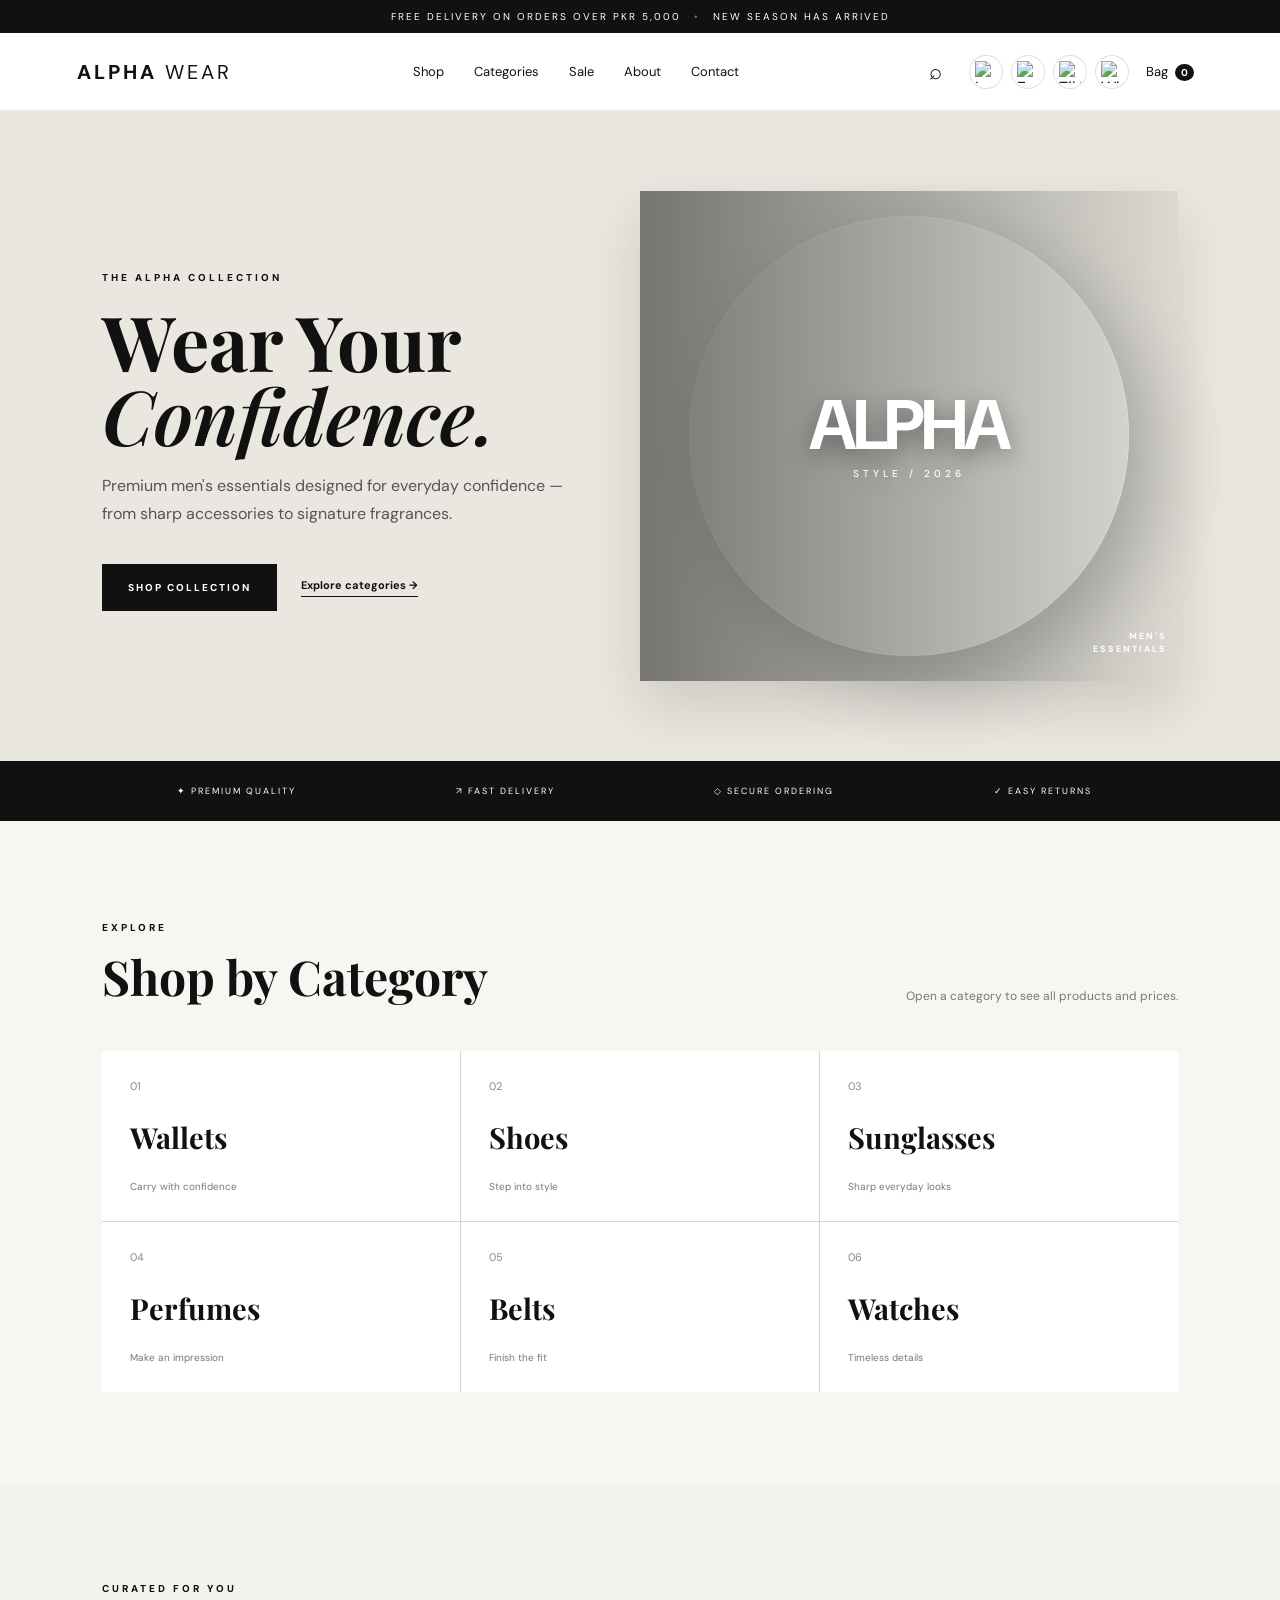
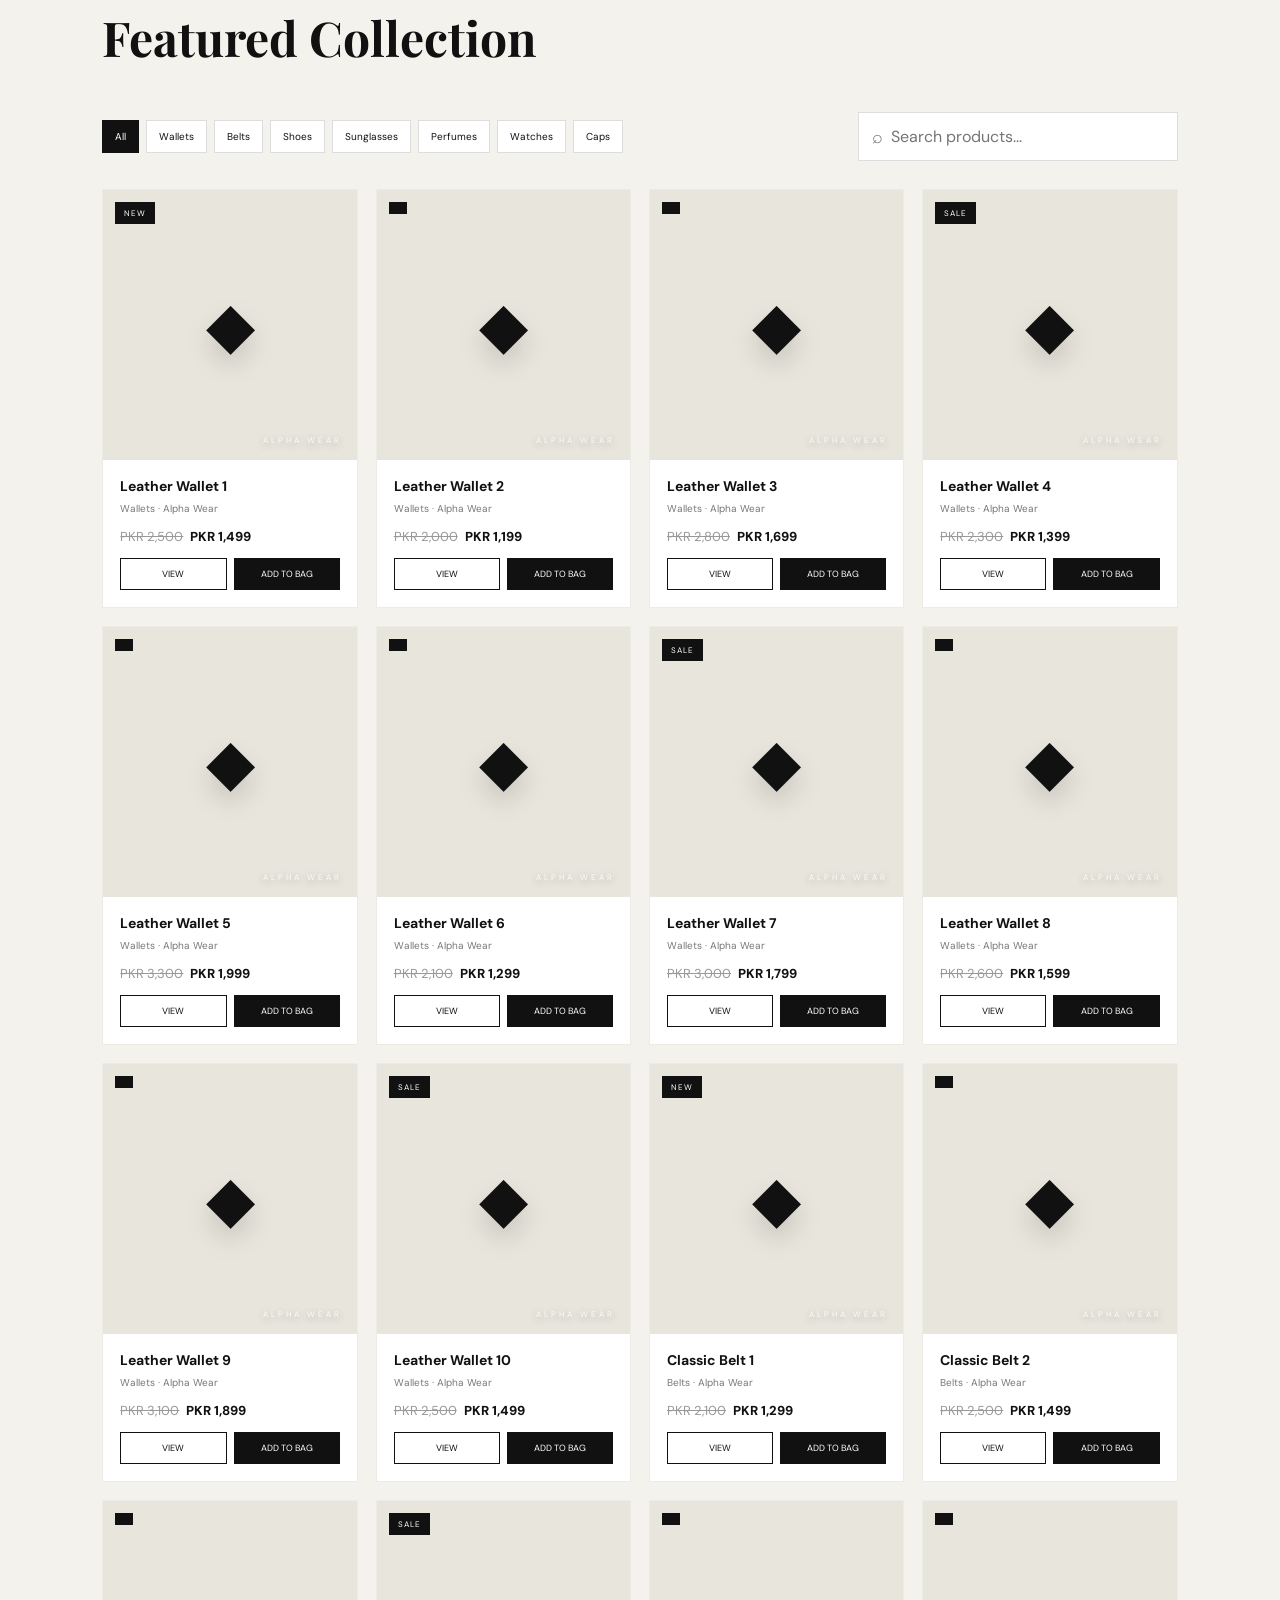
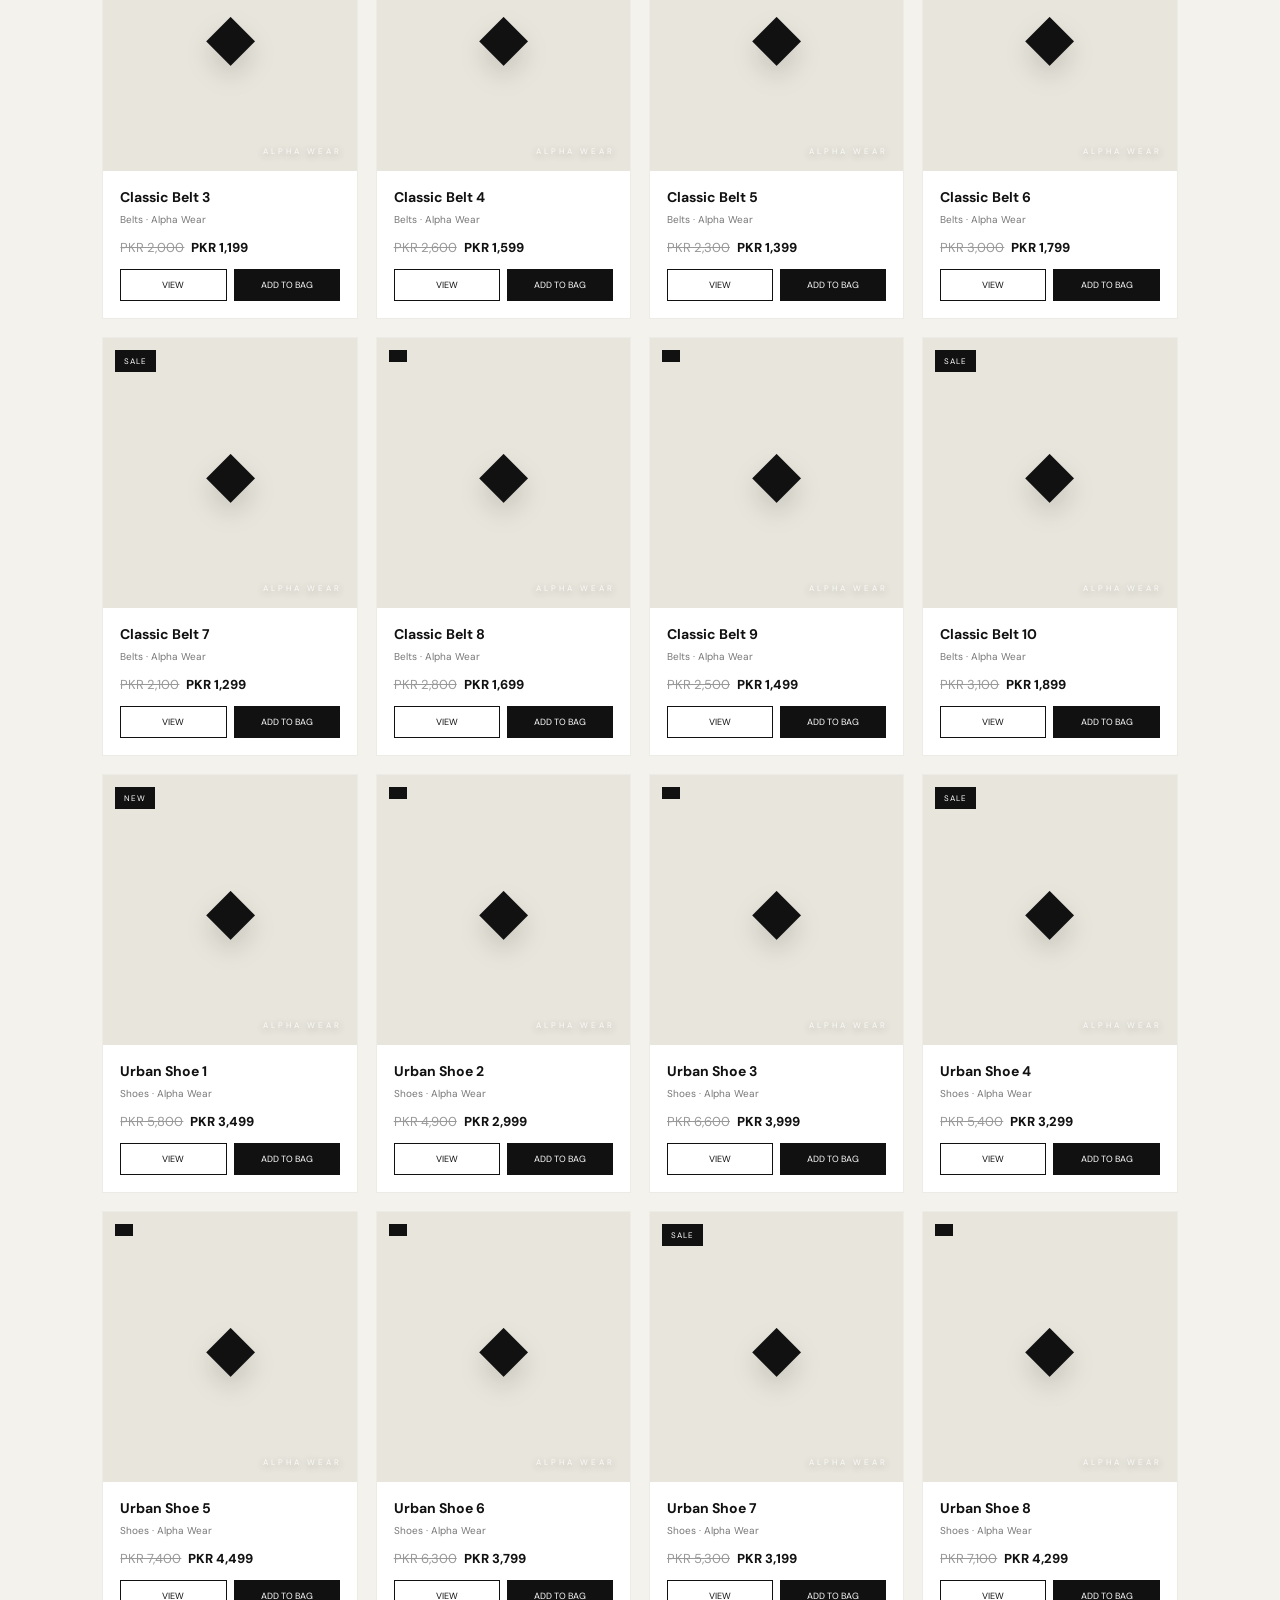
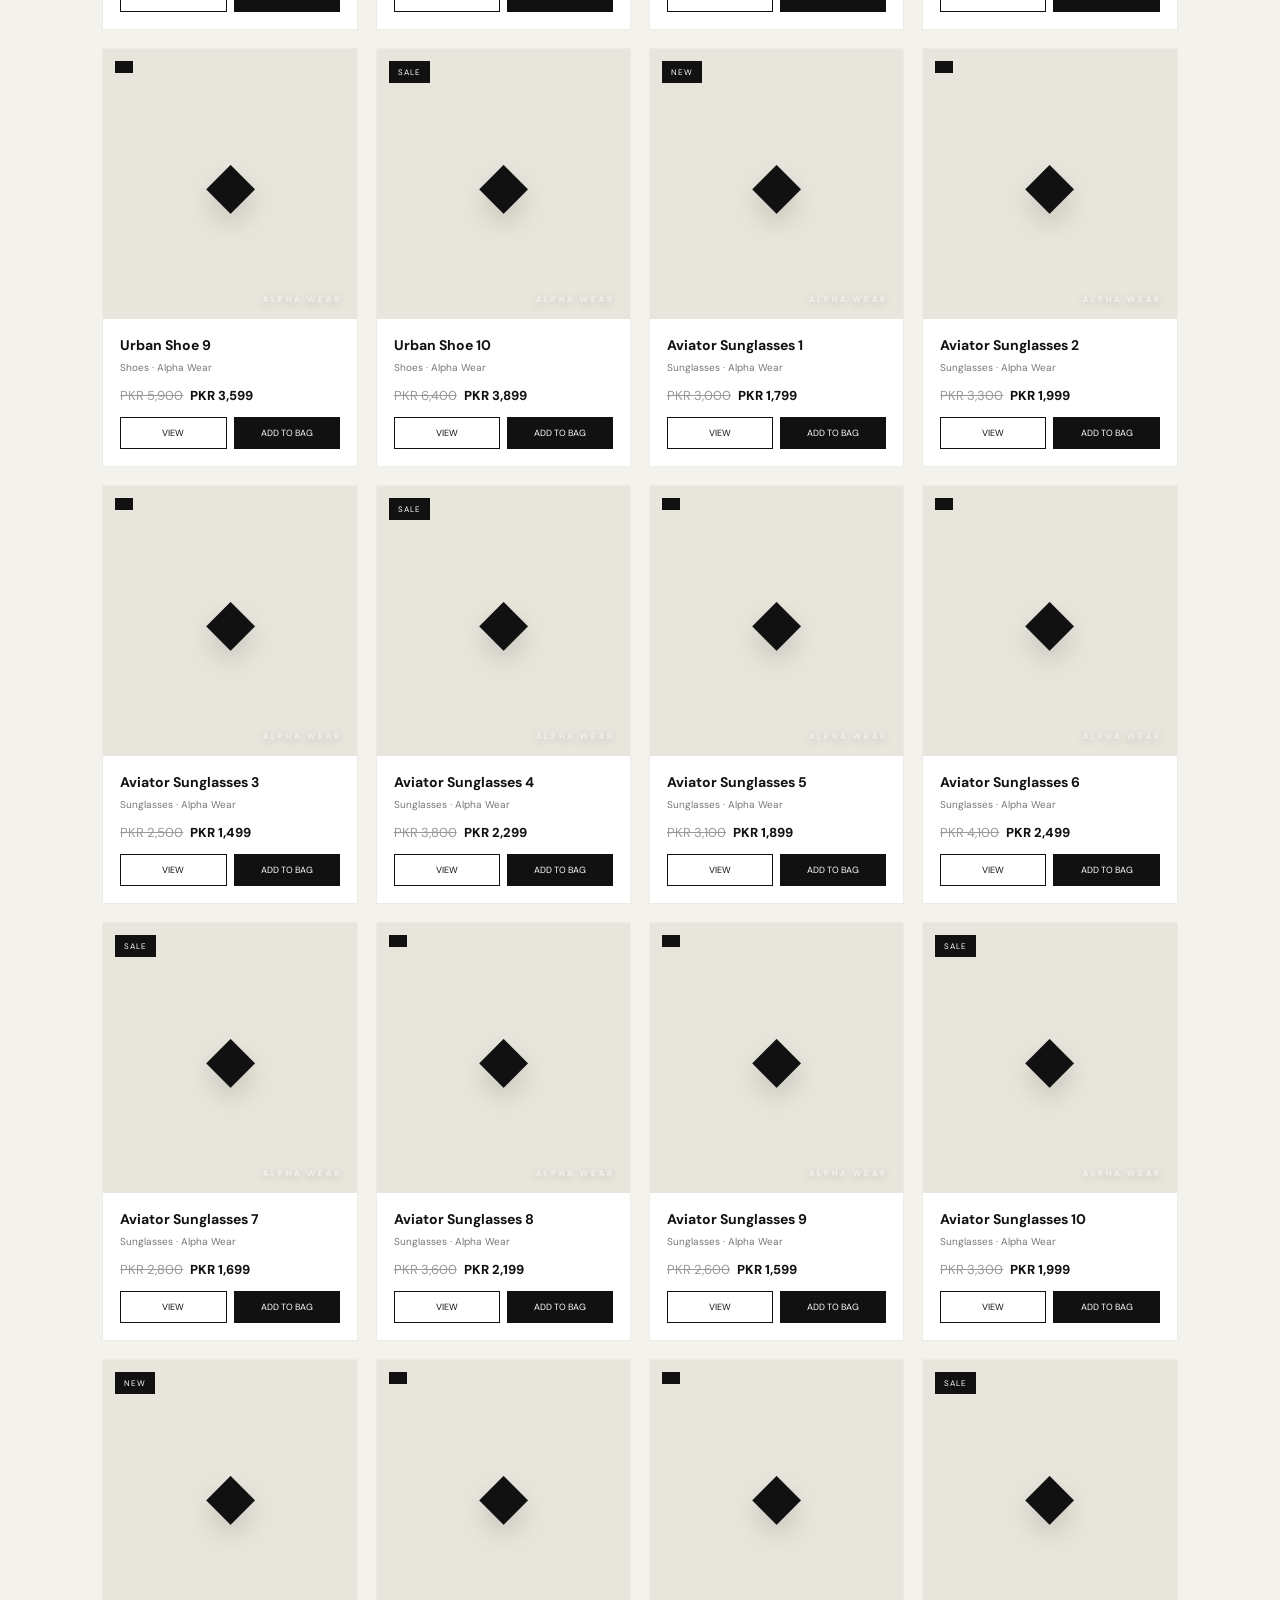
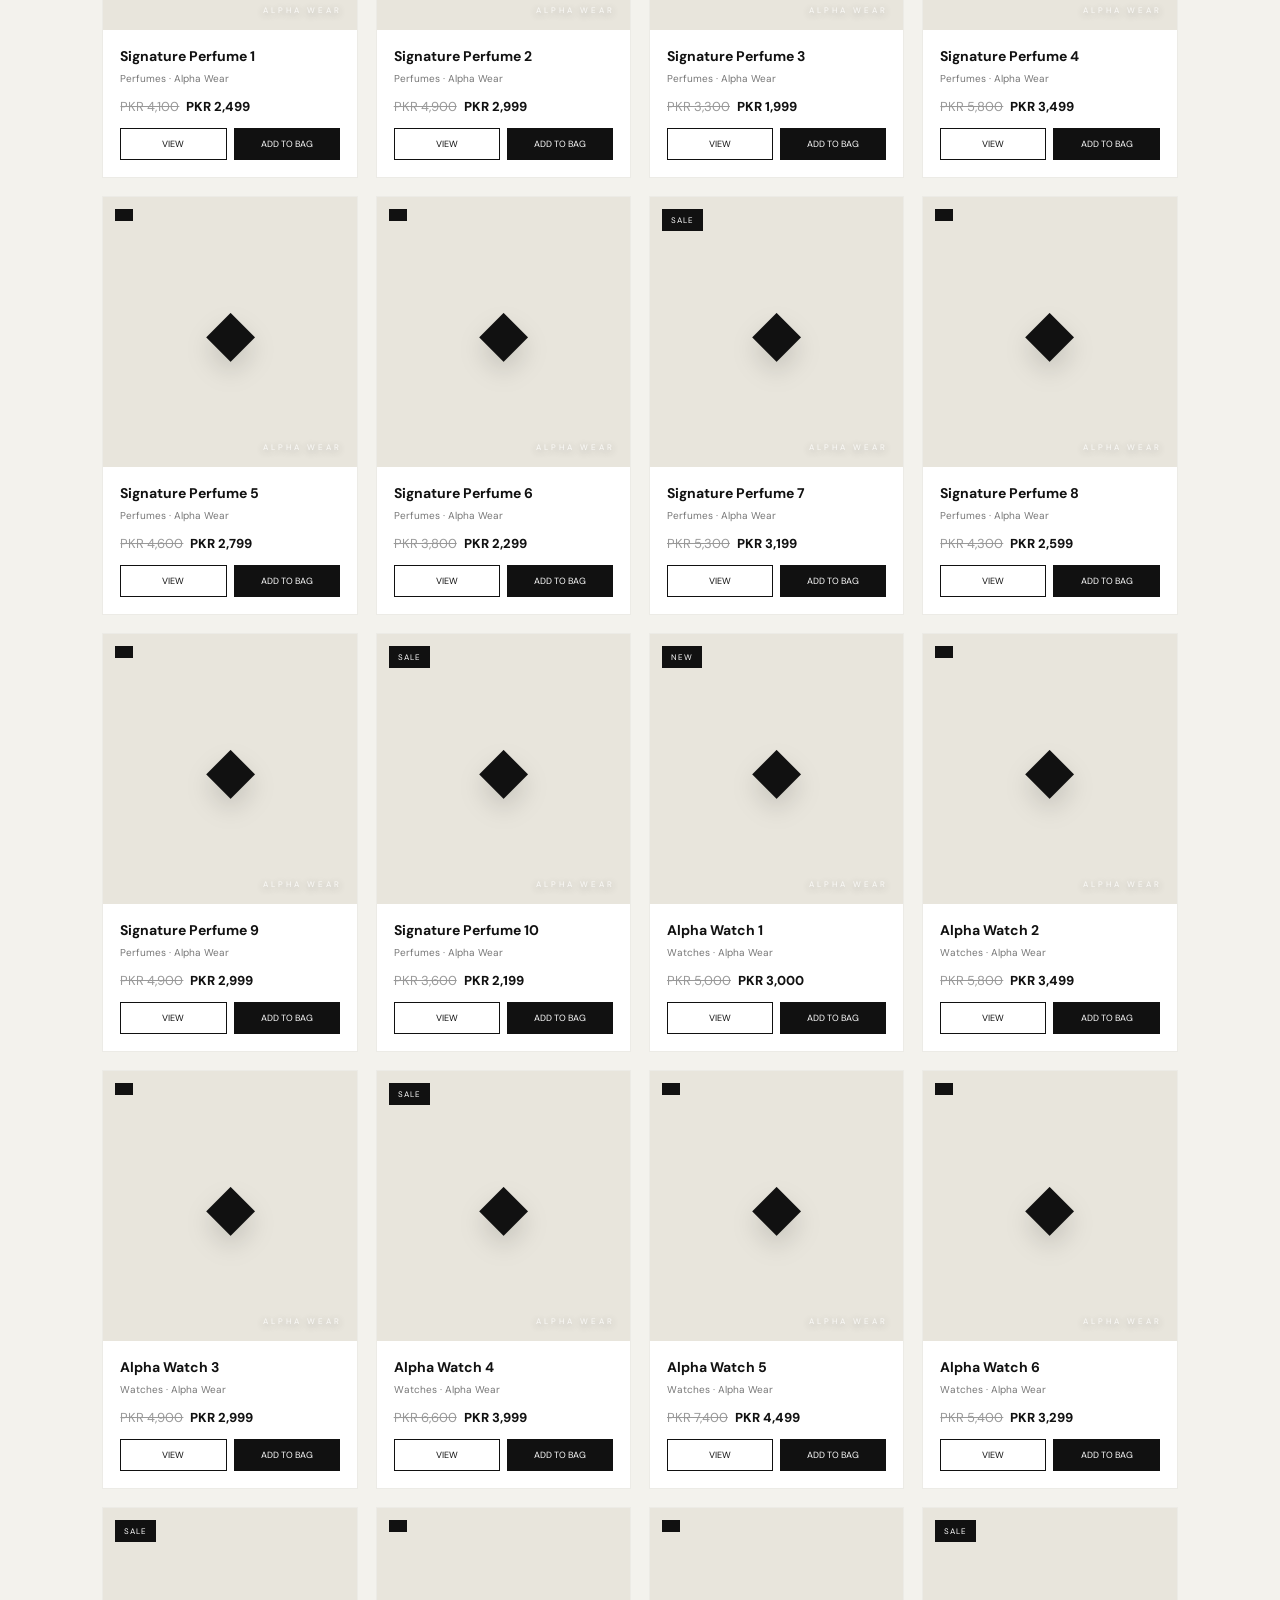
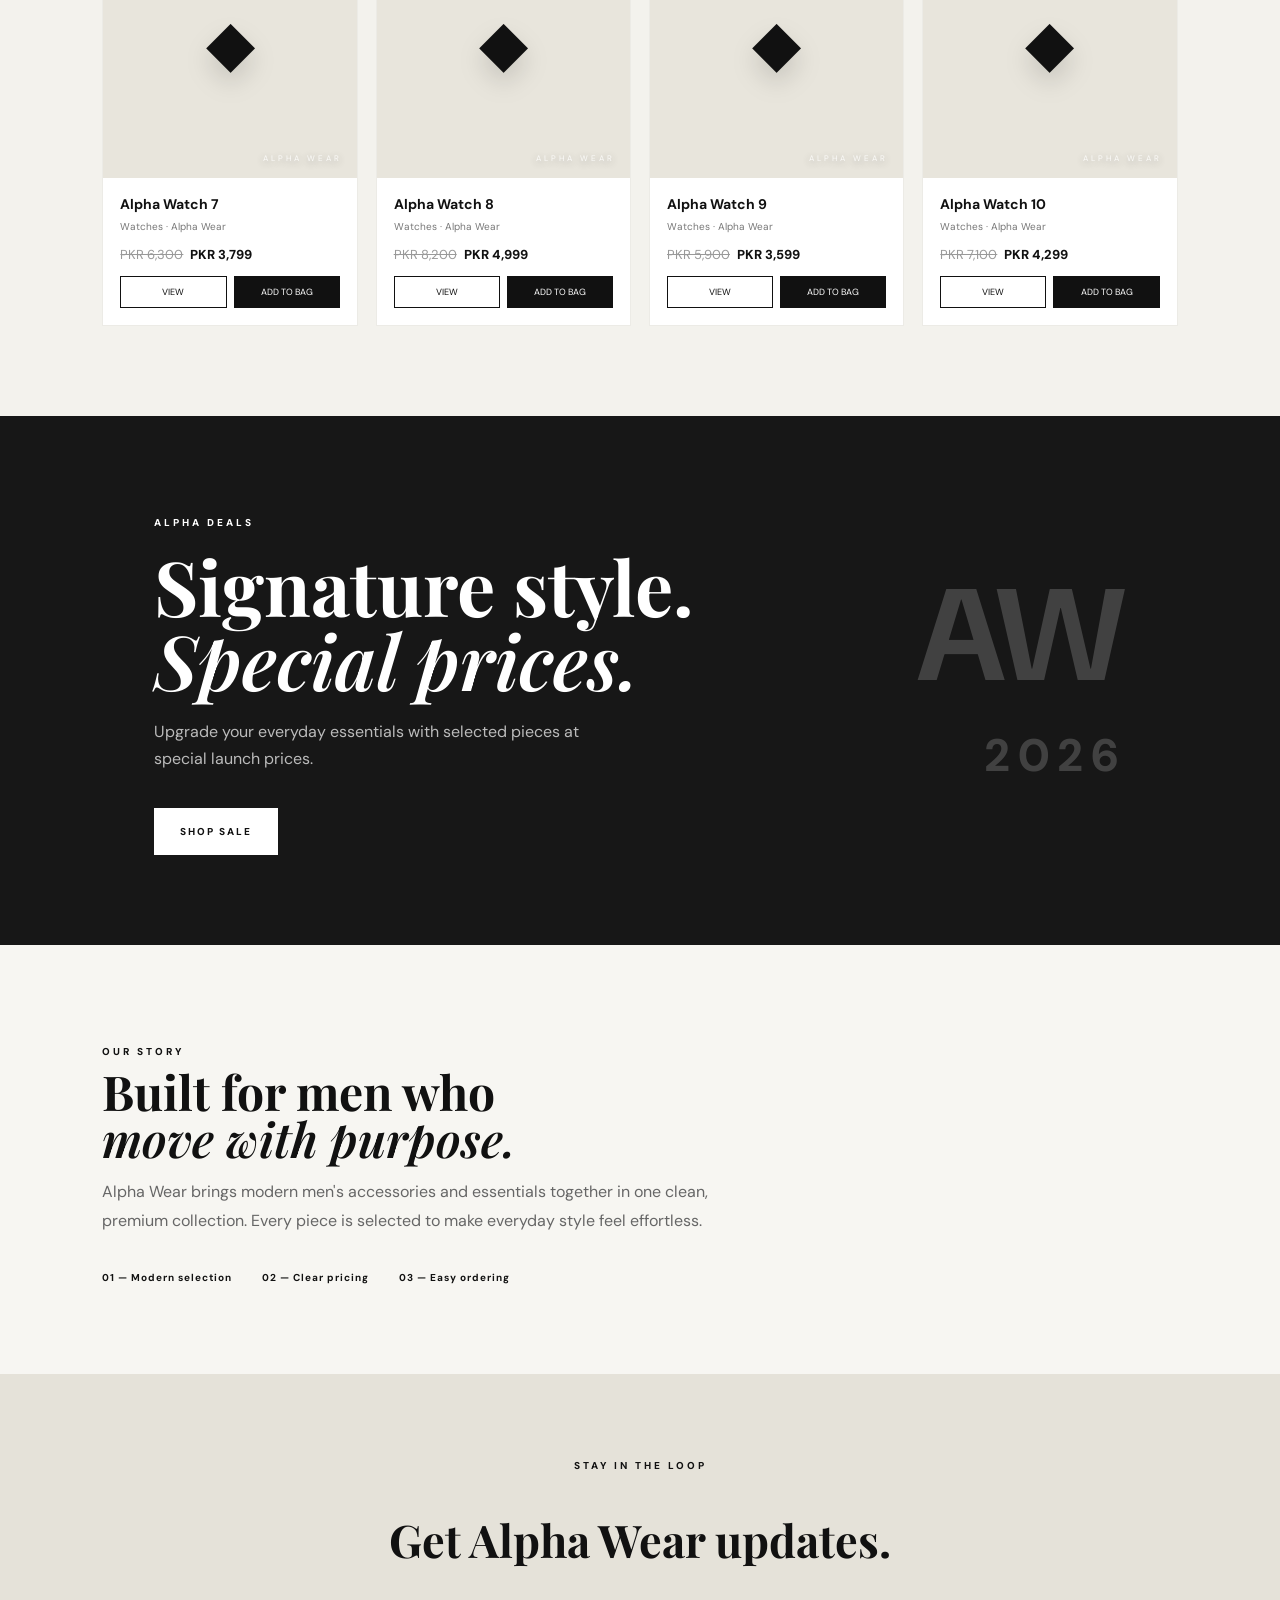
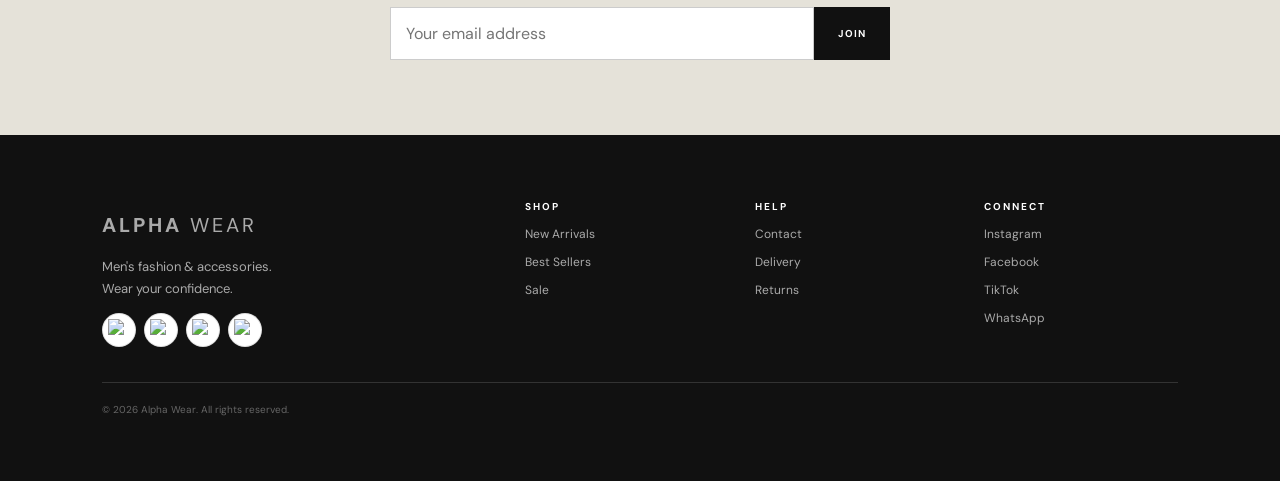
==== commit d83c62b3: "Link navigation to dedicated sale page" ====
--- a/index.html
+++ b/index.html
@@ -1 +1 @@
-<!doctype html><html lang="en"><head><meta charset="utf-8"><meta name="viewport" content="width=device-width,initial-scale=1"><meta name="theme-color" content="#111111"><meta name="description" content="Alpha Wear — men's fashion and accessories including wallets, belts, shoes, sunglasses, perfumes, caps and watches."><title>Alpha Wear | Men's Fashion & Accessories</title><link rel="preconnect" href="https://fonts.googleapis.com"><link rel="preconnect" href="https://fonts.gstatic.com" crossorigin><link href="https://fonts.googleapis.com/css2?family=DM+Sans:wght@400;500;600;700;800&family=Playfair+Display:ital,wght@0,600;0,700;1,600;1,700&display=swap" rel="stylesheet"><link rel="stylesheet" href="style.css"><style>.social-buttons{display:flex;gap:8px;align-items:center;flex-wrap:wrap}.social-buttons a{display:inline-flex;align-items:center;justify-content:center;width:34px;height:34px;border:1px solid rgba(0,0,0,.12);border-radius:50%;text-decoration:none;overflow:hidden;background:#fff;transition:transform .2s,box-shadow .2s}.social-buttons a:hover{transform:translateY(-2px);box-shadow:0 5px 14px rgba(0,0,0,.16)}.social-buttons img{width:22px;height:22px;object-fit:contain;display:block}.header-social{margin-left:10px}.footer-social{margin-top:12px}.cat-menu{position:relative}.cat-menu summary{list-style:none;cursor:pointer}.cat-menu summary::-webkit-details-marker{display:none}.cat-dropdown{position:absolute;top:28px;left:-18px;background:#fff;border:1px solid #eee;box-shadow:0 15px 35px #1112;min-width:180px;padding:10px;z-index:30}.cat-dropdown a{display:block;padding:9px 10px;font-size:12px}.cat-dropdown a:hover{background:#f3f2ed}.cat-menu[open] summary{opacity:.55}@media(max-width:900px){.header-social a{width:30px;height:30px}.header-social img{width:19px;height:19px}.header-social{gap:4px;margin-left:6px}.actions{gap:6px}}</style></head><body><div class="announcement">FREE DELIVERY ON ORDERS OVER PKR 5,000 <span>•</span> NEW SEASON HAS ARRIVED</div><header class="header"><a class="logo" href="index.html" aria-label="Alpha Wear home">ALPHA <span>WEAR</span></a><nav aria-label="Main navigation"><a href="#shop">Shop</a><details class="cat-menu"><summary>Categories</summary><div class="cat-dropdown"><a href="wallets.html">Wallets</a><a href="belts.html">Belts</a><a href="shoes.html">Shoes</a><a href="sunglasses.html">Sunglasses</a><a href="perfumes.html">Perfumes</a><a href="watches.html">Watches</a></div></details><a href="#sale">Sale</a><a href="#about">About</a><a href="#contact">Contact</a></nav><div class="actions"><button class="icon-btn" aria-label="Search" onclick="focusSearch()">⌕</button><div class="social-buttons header-social" aria-label="Alpha Wear social links"><a href="https://www.instagram.com/alphawear27/" target="_blank" rel="noopener" aria-label="Instagram"><img src="https://i.pinimg.com/originals/be/cc/d5/beccd5a1f6c9fbbee88df2400d11b5b8.png" alt="Instagram"></a><a href="https://www.facebook.com/profile.php?id=61592650800407" target="_blank" rel="noopener" aria-label="Facebook"><img src="https://www.citypng.com/public/uploads/preview/square-facebook-icon-logo-701751694792363dzcy6kzzro.png?v=2026021015" alt="Facebook"></a><a href="https://www.tiktok.com/@alpha.wear53" target="_blank" rel="noopener" aria-label="TikTok"><img src="https://www.citypng.com/public/uploads/preview/tik-tok-logo-icon-701751694793267gxetcvvp3v.png?v=2026021511" alt="TikTok"></a><a href="https://wa.me/923321957558" target="_blank" rel="noopener" aria-label="WhatsApp"><img src="https://www.liblogo.com/img-logo/wh491wad6-whatsapp-icon-logo-whatsapp-icon-whatsapp-logo-call-logo-instagram-logo-new.png" alt="WhatsApp"></a></div><button class="bag-btn" aria-label="Open shopping bag" onclick="openCart()">Bag <b id="count">0</b></button></div></header><main id="top"><section class="hero"><div class="hero-copy"><p class="eyebrow">THE ALPHA COLLECTION</p><h1>Wear Your<br><em>Confidence.</em></h1><p>Premium men's essentials designed for everyday confidence — from sharp accessories to signature fragrances.</p><div class="hero-actions"><a class="btn" href="#shop">SHOP COLLECTION</a><a class="text-link" href="#categories">Explore categories →</a></div></div><div class="hero-art" aria-hidden="true"><div class="circle"></div><div class="model">ALPHA<small>STYLE / 2026</small></div><span class="hero-tag">MEN'S<br>ESSENTIALS</span></div></section><section class="trust"><div>✦ PREMIUM QUALITY</div><div>↗ FAST DELIVERY</div><div>◇ SECURE ORDERING</div><div>✓ EASY RETURNS</div></section><section id="categories" class="section"><div class="section-head"><div><p class="eyebrow">EXPLORE</p><h2>Shop by Category</h2></div><p class="section-note">Open a category to see all products and prices.</p></div><div class="cat-grid"><a href="wallets.html"><span>01</span><strong>Wallets</strong><small>Carry with confidence</small></a><a href="shoes.html"><span>02</span><strong>Shoes</strong><small>Step into style</small></a><a href="sunglasses.html"><span>03</span><strong>Sunglasses</strong><small>Sharp everyday looks</small></a><a href="perfumes.html"><span>04</span><strong>Perfumes</strong><small>Make an impression</small></a><a href="belts.html"><span>05</span><strong>Belts</strong><small>Finish the fit</small></a><a href="watches.html"><span>06</span><strong>Watches</strong><small>Timeless details</small></a></div></section><section id="shop" class="section shop"><div class="section-head"><div><p class="eyebrow">CURATED FOR YOU</p><h2>Featured Collection</h2></div></div><div class="shop-tools"><div class="filters" role="group" aria-label="Product filters"><button class="active" onclick="filter('All')">All</button><button onclick="filter('Wallets')">Wallets</button><button onclick="filter('Belts')">Belts</button><button onclick="filter('Shoes')">Shoes</button><button onclick="filter('Sunglasses')">Sunglasses</button><button onclick="filter('Perfumes')">Perfumes</button><button onclick="filter('Watches')">Watches</button><button onclick="filter('Caps')">Caps</button></div><label class="search-wrap"><span>⌕</span><input id="search" type="search" autocomplete="off" placeholder="Search products..." aria-label="Search products" oninput="render()"></label></div><div id="products" class="products" aria-live="polite"></div></section><section id="sale" class="promo"><div><p class="eyebrow">ALPHA DEALS</p><h2>Signature style.<br><em>Special prices.</em></h2><p>Upgrade your everyday essentials with selected pieces at special launch prices.</p><a class="btn light" href="#shop" onclick="filter('All')">SHOP SALE</a></div><div class="promo-number">AW<br><span>2026</span></div></section><section id="about" class="about section"><p class="eyebrow">OUR STORY</p><h2>Built for men who<br><em>move with purpose.</em></h2><p>Alpha Wear brings modern men's accessories and essentials together in one clean, premium collection. Every piece is selected to make everyday style feel effortless.</p><div class="about-points"><span>01 — Modern selection</span><span>02 — Clear pricing</span><span>03 — Easy ordering</span></div></section><section class="newsletter"><p class="eyebrow">STAY IN THE LOOP</p><h2>Get Alpha Wear updates.</h2><form id="newsletterForm"><input id="email" type="email" required placeholder="Your email address" aria-label="Email address"><button type="submit">JOIN</button></form></section></main><footer id="contact"><div class="footer-brand"><a class="logo" href="index.html">ALPHA <span>WEAR</span></a><p>Men's fashion & accessories.<br>Wear your confidence.</p><div class="social-buttons footer-social"><a href="https://www.instagram.com/alphawear27/" target="_blank" rel="noopener"><img src="https://i.pinimg.com/originals/be/cc/d5/beccd5a1f6c9fbbee88df2400d11b5b8.png" alt="Instagram"></a><a href="https://www.facebook.com/profile.php?id=61592650800407" target="_blank" rel="noopener"><img src="https://www.citypng.com/public/uploads/preview/square-facebook-icon-logo-701751694792363dzcy6kzzro.png?v=2026021015" alt="Facebook"></a><a href="https://www.tiktok.com/@alpha.wear53" target="_blank" rel="noopener"><img src="https://www.citypng.com/public/uploads/preview/tik-tok-logo-icon-701751694793267gxetcvvp3v.png?v=2026021511" alt="TikTok"></a><a href="https://wa.me/923321957558" target="_blank" rel="noopener"><img src="https://www.liblogo.com/img-logo/wh491wad6-whatsapp-icon-logo-whatsapp-icon-whatsapp-logo-call-logo-instagram-logo-new.png" alt="WhatsApp"></a></div></div><div><h4>SHOP</h4><a href="#shop">New Arrivals</a><a href="#shop">Best Sellers</a><a href="#sale">Sale</a></div><div><h4>HELP</h4><a href="#contact">Contact</a><a href="#contact">Delivery</a><a href="#contact">Returns</a></div><div><h4>CONNECT</h4><a href="https://www.instagram.com/alphawear27/" target="_blank" rel="noopener">Instagram</a><a href="https://www.facebook.com/profile.php?id=61592650800407" target="_blank" rel="noopener">Facebook</a><a href="https://www.tiktok.com/@alpha.wear53" target="_blank" rel="noopener">TikTok</a><a href="https://wa.me/923321957558" target="_blank" rel="noopener">WhatsApp</a></div><div class="copyright">© 2026 Alpha Wear. All rights reserved.</div></footer><div id="productModal" class="modal" role="dialog" aria-modal="true" aria-label="Product details"><div class="modal-box product-modal"><button class="close" onclick="closeProduct()" aria-label="Close">×</button><div id="productDetails"></div></div></div><div id="cart" class="modal" role="dialog" aria-modal="true" aria-label="Shopping bag"><div class="modal-box"><button class="close" onclick="closeCart()" aria-label="Close">×</button><p class="eyebrow">ALPHA WEAR</p><h2>Your Bag</h2><div id="cartItems"></div><div class="total"><span>Total</span><strong id="total">PKR 0</strong></div><button class="btn full" onclick="checkout()">PROCEED TO ORDER</button></div></div><div id="toast" role="status"></div><script src="script.js"></script></body></html>+<!doctype html><html lang="en"><head><meta charset="utf-8"><meta name="viewport" content="width=device-width,initial-scale=1"><meta name="theme-color" content="#111111"><meta name="description" content="Alpha Wear — men's fashion and accessories including wallets, belts, shoes, sunglasses, perfumes, caps and watches."><title>Alpha Wear | Men's Fashion & Accessories</title><link rel="preconnect" href="https://fonts.googleapis.com"><link rel="preconnect" href="https://fonts.gstatic.com" crossorigin><link href="https://fonts.googleapis.com/css2?family=DM+Sans:wght@400;500;600;700;800&family=Playfair+Display:ital,wght@0,600;0,700;1,600;1,700&display=swap" rel="stylesheet"><link rel="stylesheet" href="style.css"><style>.social-buttons{display:flex;gap:8px;align-items:center;flex-wrap:wrap}.social-buttons a{display:inline-flex;align-items:center;justify-content:center;width:34px;height:34px;border:1px solid rgba(0,0,0,.12);border-radius:50%;text-decoration:none;overflow:hidden;background:#fff;transition:transform .2s,box-shadow .2s}.social-buttons a:hover{transform:translateY(-2px);box-shadow:0 5px 14px rgba(0,0,0,.16)}.social-buttons img{width:22px;height:22px;object-fit:contain;display:block}.header-social{margin-left:10px}.footer-social{margin-top:12px}.cat-menu{position:relative}.cat-menu summary{list-style:none;cursor:pointer}.cat-menu summary::-webkit-details-marker{display:none}.cat-dropdown{position:absolute;top:28px;left:-18px;background:#fff;border:1px solid #eee;box-shadow:0 15px 35px #1112;min-width:180px;padding:10px;z-index:30}.cat-dropdown a{display:block;padding:9px 10px;font-size:12px}.cat-dropdown a:hover{background:#f3f2ed}.cat-menu[open] summary{opacity:.55}@media(max-width:900px){.header-social a{width:30px;height:30px}.header-social img{width:19px;height:19px}.header-social{gap:4px;margin-left:6px}.actions{gap:6px}}</style></head><body><div class="announcement">FREE DELIVERY ON ORDERS OVER PKR 5,000 <span>•</span> NEW SEASON HAS ARRIVED</div><header class="header"><a class="logo" href="index.html" aria-label="Alpha Wear home">ALPHA <span>WEAR</span></a><nav aria-label="Main navigation"><a href="#shop">Shop</a><details class="cat-menu"><summary>Categories</summary><div class="cat-dropdown"><a href="wallets.html">Wallets</a><a href="belts.html">Belts</a><a href="shoes.html">Shoes</a><a href="sunglasses.html">Sunglasses</a><a href="perfumes.html">Perfumes</a><a href="watches.html">Watches</a></div></details><a href="sale.html">Sale</a><a href="#about">About</a><a href="#contact">Contact</a></nav><div class="actions"><button class="icon-btn" aria-label="Search" onclick="focusSearch()">⌕</button><div class="social-buttons header-social" aria-label="Alpha Wear social links"><a href="https://www.instagram.com/alphawear27/" target="_blank" rel="noopener" aria-label="Instagram"><img src="https://i.pinimg.com/originals/be/cc/d5/beccd5a1f6c9fbbee88df2400d11b5b8.png" alt="Instagram"></a><a href="https://www.facebook.com/profile.php?id=61592650800407" target="_blank" rel="noopener" aria-label="Facebook"><img src="https://www.citypng.com/public/uploads/preview/square-facebook-icon-logo-701751694792363dzcy6kzzro.png?v=2026021015" alt="Facebook"></a><a href="https://www.tiktok.com/@alpha.wear53" target="_blank" rel="noopener" aria-label="TikTok"><img src="https://www.citypng.com/public/uploads/preview/tik-tok-logo-icon-701751694793267gxetcvvp3v.png?v=2026021511" alt="TikTok"></a><a href="https://wa.me/923321957558" target="_blank" rel="noopener" aria-label="WhatsApp"><img src="https://www.liblogo.com/img-logo/wh491wad6-whatsapp-icon-logo-whatsapp-icon-whatsapp-logo-call-logo-instagram-logo-new.png" alt="WhatsApp"></a></div><button class="bag-btn" aria-label="Open shopping bag" onclick="openCart()">Bag <b id="count">0</b></button></div></header><main id="top"><section class="hero"><div class="hero-copy"><p class="eyebrow">THE ALPHA COLLECTION</p><h1>Wear Your<br><em>Confidence.</em></h1><p>Premium men's essentials designed for everyday confidence — from sharp accessories to signature fragrances.</p><div class="hero-actions"><a class="btn" href="#shop">SHOP COLLECTION</a><a class="text-link" href="#categories">Explore categories →</a></div></div><div class="hero-art" aria-hidden="true"><div class="circle"></div><div class="model">ALPHA<small>STYLE / 2026</small></div><span class="hero-tag">MEN'S<br>ESSENTIALS</span></div></section><section class="trust"><div>✦ PREMIUM QUALITY</div><div>↗ FAST DELIVERY</div><div>◇ SECURE ORDERING</div><div>✓ EASY RETURNS</div></section><section id="categories" class="section"><div class="section-head"><div><p class="eyebrow">EXPLORE</p><h2>Shop by Category</h2></div><p class="section-note">Open a category to see all products and prices.</p></div><div class="cat-grid"><a href="wallets.html"><span>01</span><strong>Wallets</strong><small>Carry with confidence</small></a><a href="shoes.html"><span>02</span><strong>Shoes</strong><small>Step into style</small></a><a href="sunglasses.html"><span>03</span><strong>Sunglasses</strong><small>Sharp everyday looks</small></a><a href="perfumes.html"><span>04</span><strong>Perfumes</strong><small>Make an impression</small></a><a href="belts.html"><span>05</span><strong>Belts</strong><small>Finish the fit</small></a><a href="watches.html"><span>06</span><strong>Watches</strong><small>Timeless details</small></a></div></section><section id="shop" class="section shop"><div class="section-head"><div><p class="eyebrow">CURATED FOR YOU</p><h2>Featured Collection</h2></div></div><div class="shop-tools"><div class="filters" role="group" aria-label="Product filters"><button class="active" onclick="filter('All')">All</button><button onclick="filter('Wallets')">Wallets</button><button onclick="filter('Belts')">Belts</button><button onclick="filter('Shoes')">Shoes</button><button onclick="filter('Sunglasses')">Sunglasses</button><button onclick="filter('Perfumes')">Perfumes</button><button onclick="filter('Watches')">Watches</button><button onclick="filter('Caps')">Caps</button></div><label class="search-wrap"><span>⌕</span><input id="search" type="search" autocomplete="off" placeholder="Search products..." aria-label="Search products" oninput="render()"></label></div><div id="products" class="products" aria-live="polite"></div></section><section id="sale" class="promo"><div><p class="eyebrow">ALPHA DEALS</p><h2>Signature style.<br><em>Special prices.</em></h2><p>Upgrade your everyday essentials with selected pieces at special launch prices.</p><a class="btn light" href="sale.html">SHOP SALE</a></div><div class="promo-number">AW<br><span>2026</span></div></section><section id="about" class="about section"><p class="eyebrow">OUR STORY</p><h2>Built for men who<br><em>move with purpose.</em></h2><p>Alpha Wear brings modern men's accessories and essentials together in one clean, premium collection. Every piece is selected to make everyday style feel effortless.</p><div class="about-points"><span>01 — Modern selection</span><span>02 — Clear pricing</span><span>03 — Easy ordering</span></div></section><section class="newsletter"><p class="eyebrow">STAY IN THE LOOP</p><h2>Get Alpha Wear updates.</h2><form id="newsletterForm"><input id="email" type="email" required placeholder="Your email address" aria-label="Email address"><button type="submit">JOIN</button></form></section></main><footer id="contact"><div class="footer-brand"><a class="logo" href="index.html">ALPHA <span>WEAR</span></a><p>Men's fashion & accessories.<br>Wear your confidence.</p><div class="social-buttons footer-social"><a href="https://www.instagram.com/alphawear27/" target="_blank" rel="noopener"><img src="https://i.pinimg.com/originals/be/cc/d5/beccd5a1f6c9fbbee88df2400d11b5b8.png" alt="Instagram"></a><a href="https://www.facebook.com/profile.php?id=61592650800407" target="_blank" rel="noopener"><img src="https://www.citypng.com/public/uploads/preview/square-facebook-icon-logo-701751694792363dzcy6kzzro.png?v=2026021015" alt="Facebook"></a><a href="https://www.tiktok.com/@alpha.wear53" target="_blank" rel="noopener"><img src="https://www.citypng.com/public/uploads/preview/tik-tok-logo-icon-701751694793267gxetcvvp3v.png?v=2026021511" alt="TikTok"></a><a href="https://wa.me/923321957558" target="_blank" rel="noopener"><img src="https://www.liblogo.com/img-logo/wh491wad6-whatsapp-icon-logo-whatsapp-icon-whatsapp-logo-call-logo-instagram-logo-new.png" alt="WhatsApp"></a></div></div><div><h4>SHOP</h4><a href="#shop">New Arrivals</a><a href="#shop">Best Sellers</a><a href="sale.html">Sale</a></div><div><h4>HELP</h4><a href="#contact">Contact</a><a href="#contact">Delivery</a><a href="#contact">Returns</a></div><div><h4>CONNECT</h4><a href="https://www.instagram.com/alphawear27/" target="_blank" rel="noopener">Instagram</a><a href="https://www.facebook.com/profile.php?id=61592650800407" target="_blank" rel="noopener">Facebook</a><a href="https://www.tiktok.com/@alpha.wear53" target="_blank" rel="noopener">TikTok</a><a href="https://wa.me/923321957558" target="_blank" rel="noopener">WhatsApp</a></div><div class="copyright">© 2026 Alpha Wear. All rights reserved.</div></footer><div id="productModal" class="modal" role="dialog" aria-modal="true" aria-label="Product details"><div class="modal-box product-modal"><button class="close" onclick="closeProduct()" aria-label="Close">×</button><div id="productDetails"></div></div></div><div id="cart" class="modal" role="dialog" aria-modal="true" aria-label="Shopping bag"><div class="modal-box"><button class="close" onclick="closeCart()" aria-label="Close">×</button><p class="eyebrow">ALPHA WEAR</p><h2>Your Bag</h2><div id="cartItems"></div><div class="total"><span>Total</span><strong id="total">PKR 0</strong></div><button class="btn full" onclick="checkout()">PROCEED TO ORDER</button></div></div><div id="toast" role="status"></div><script src="script.js"></script></body></html>
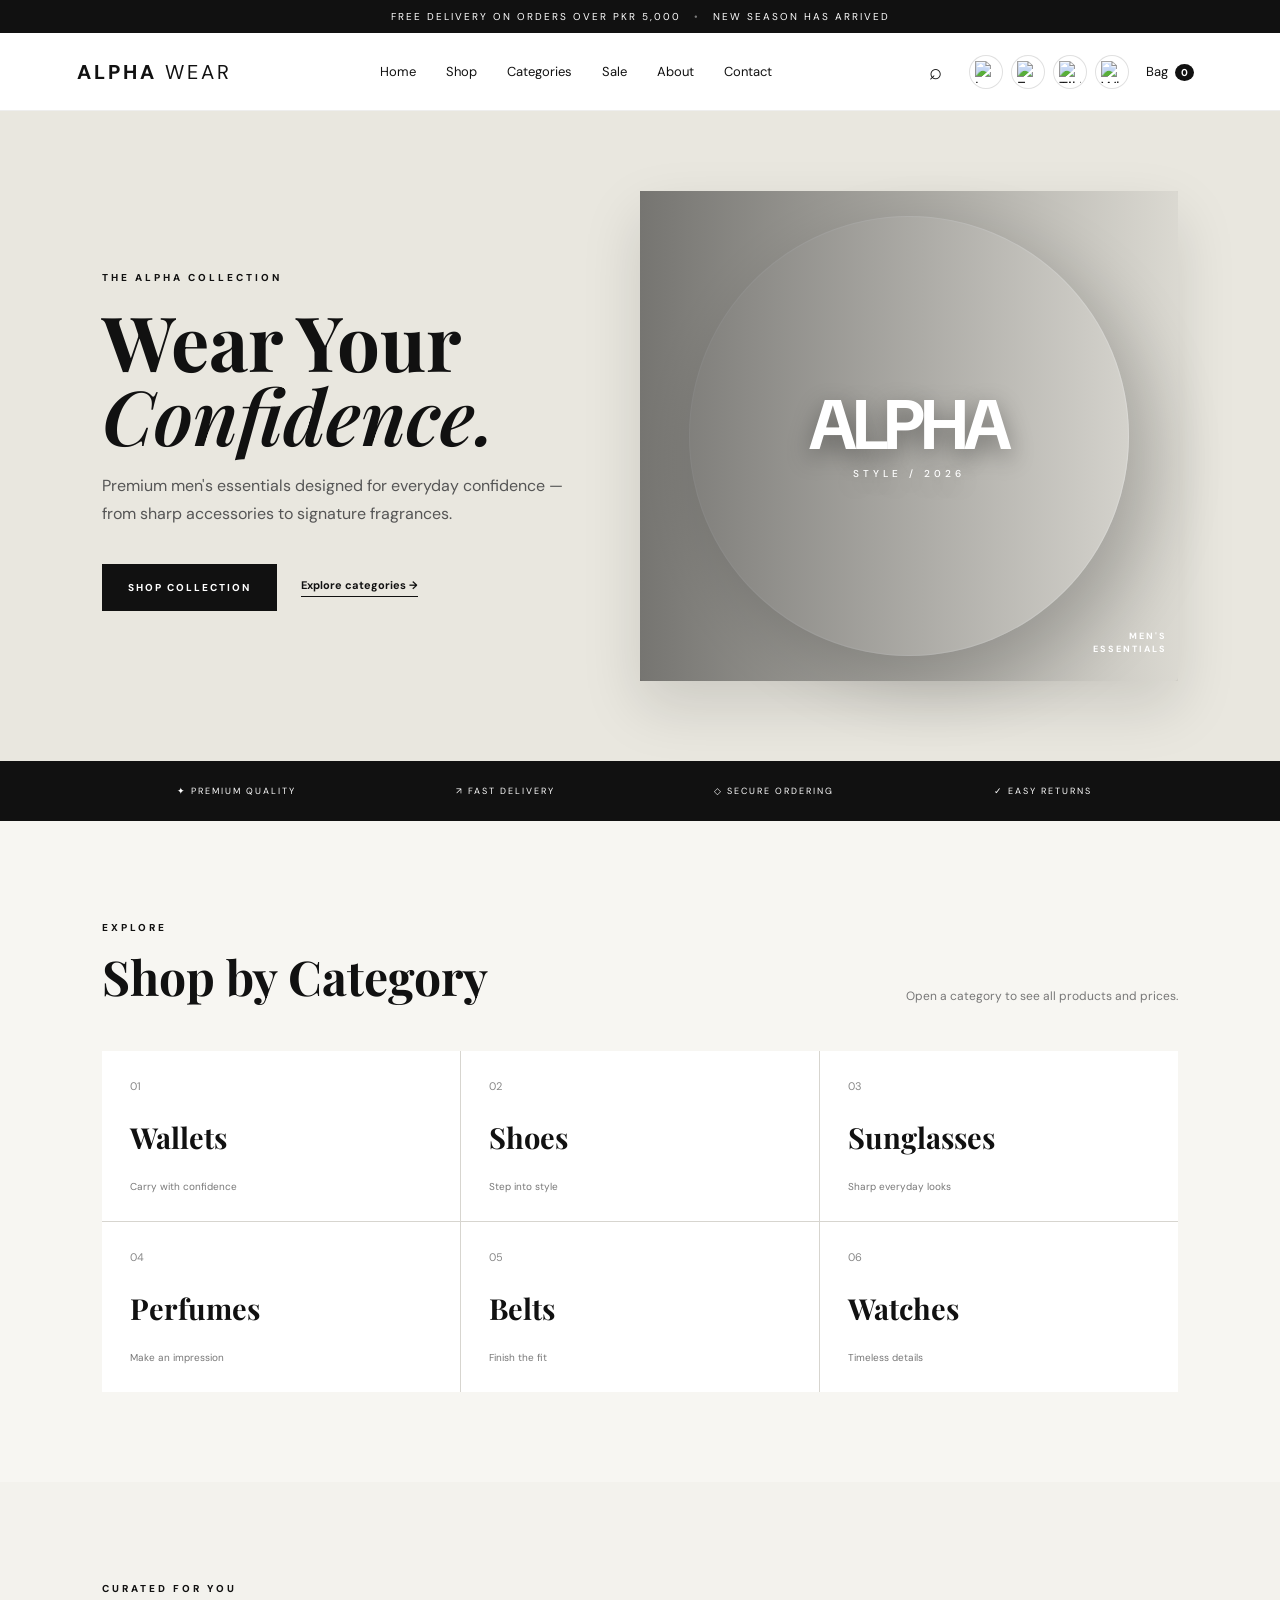
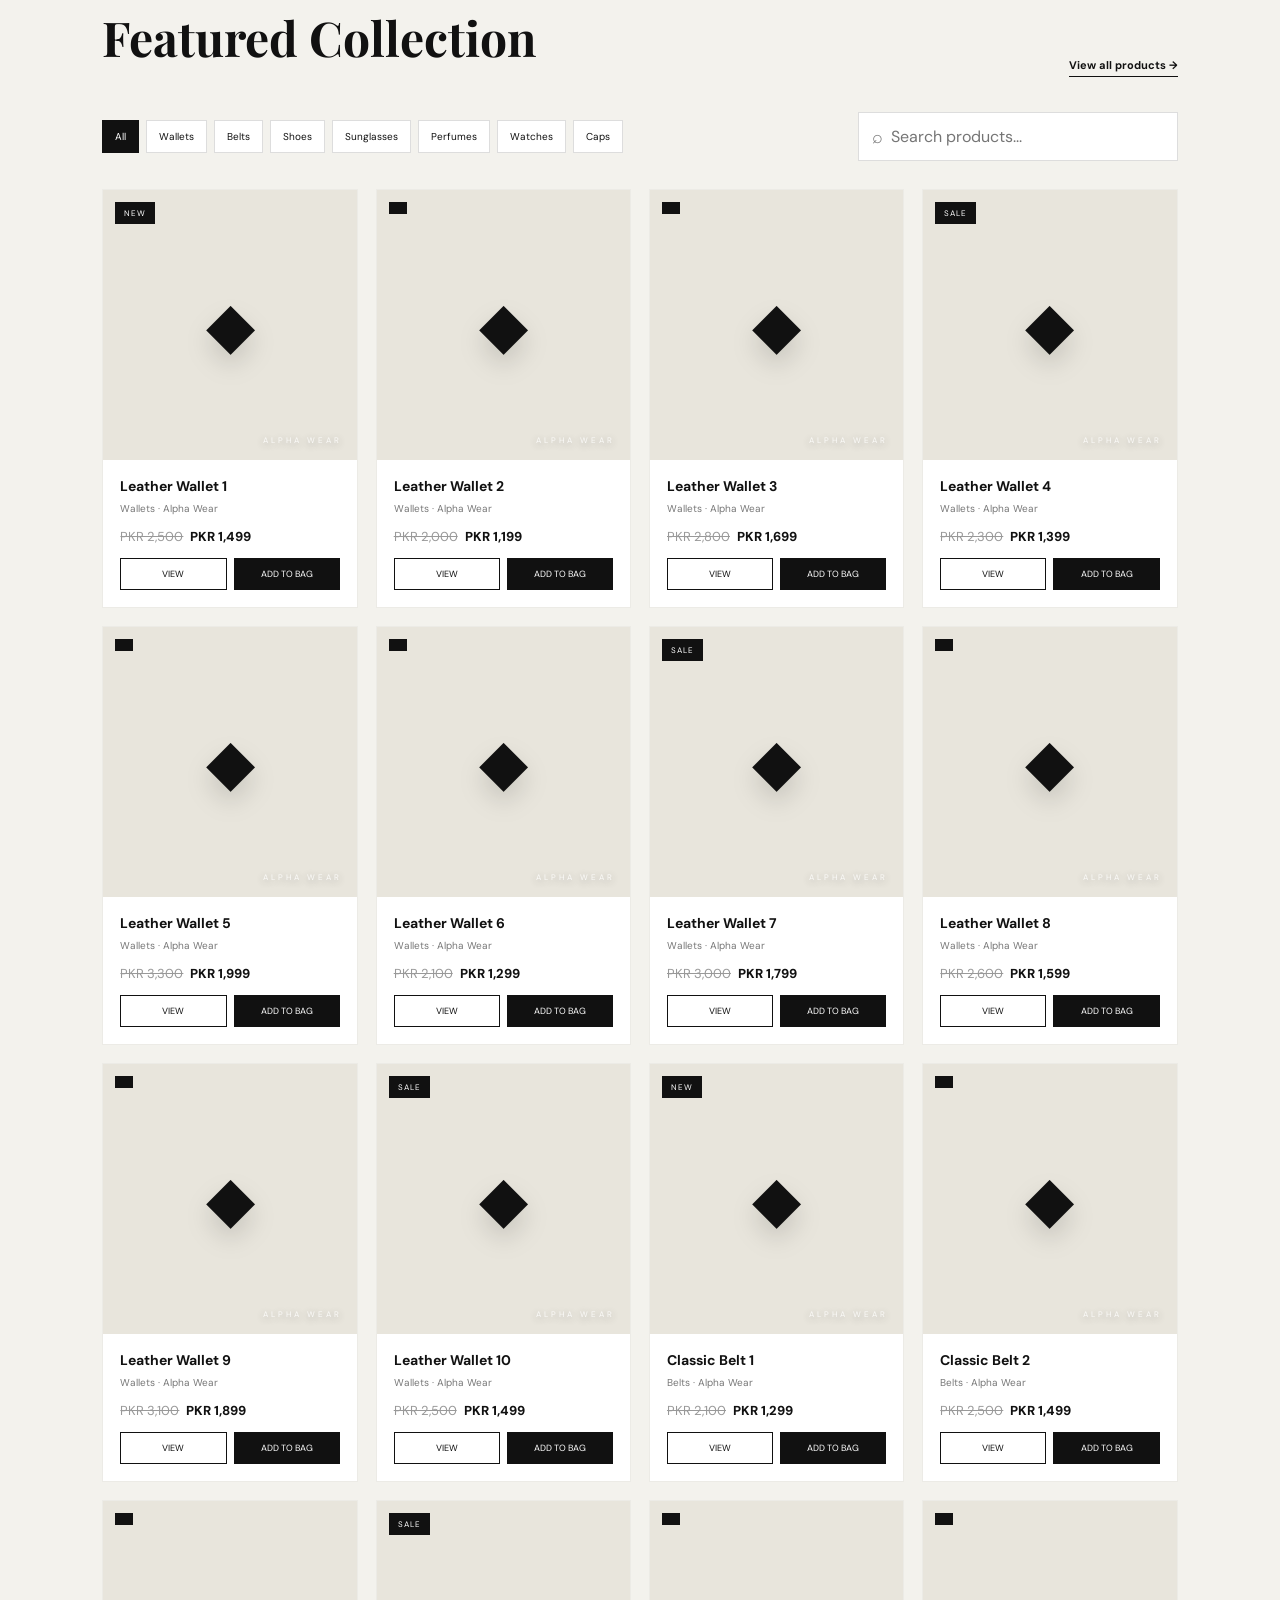
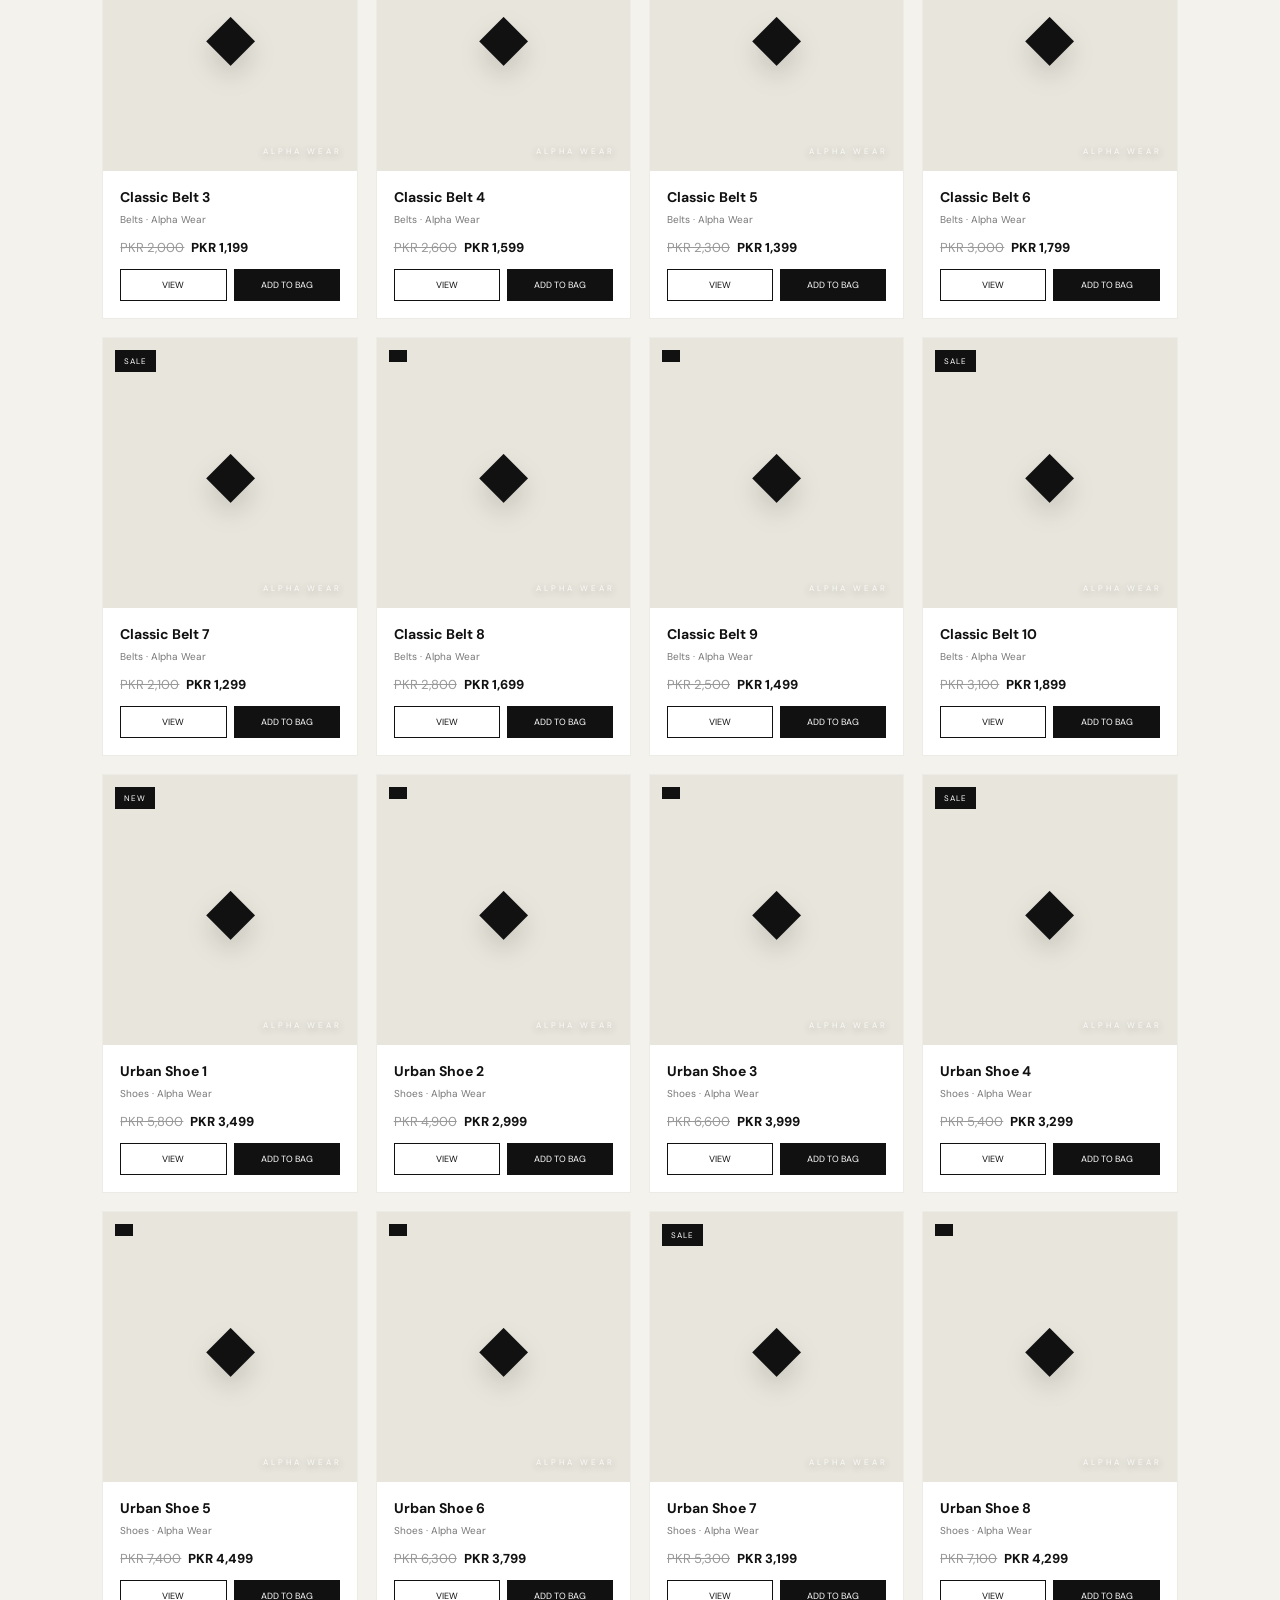
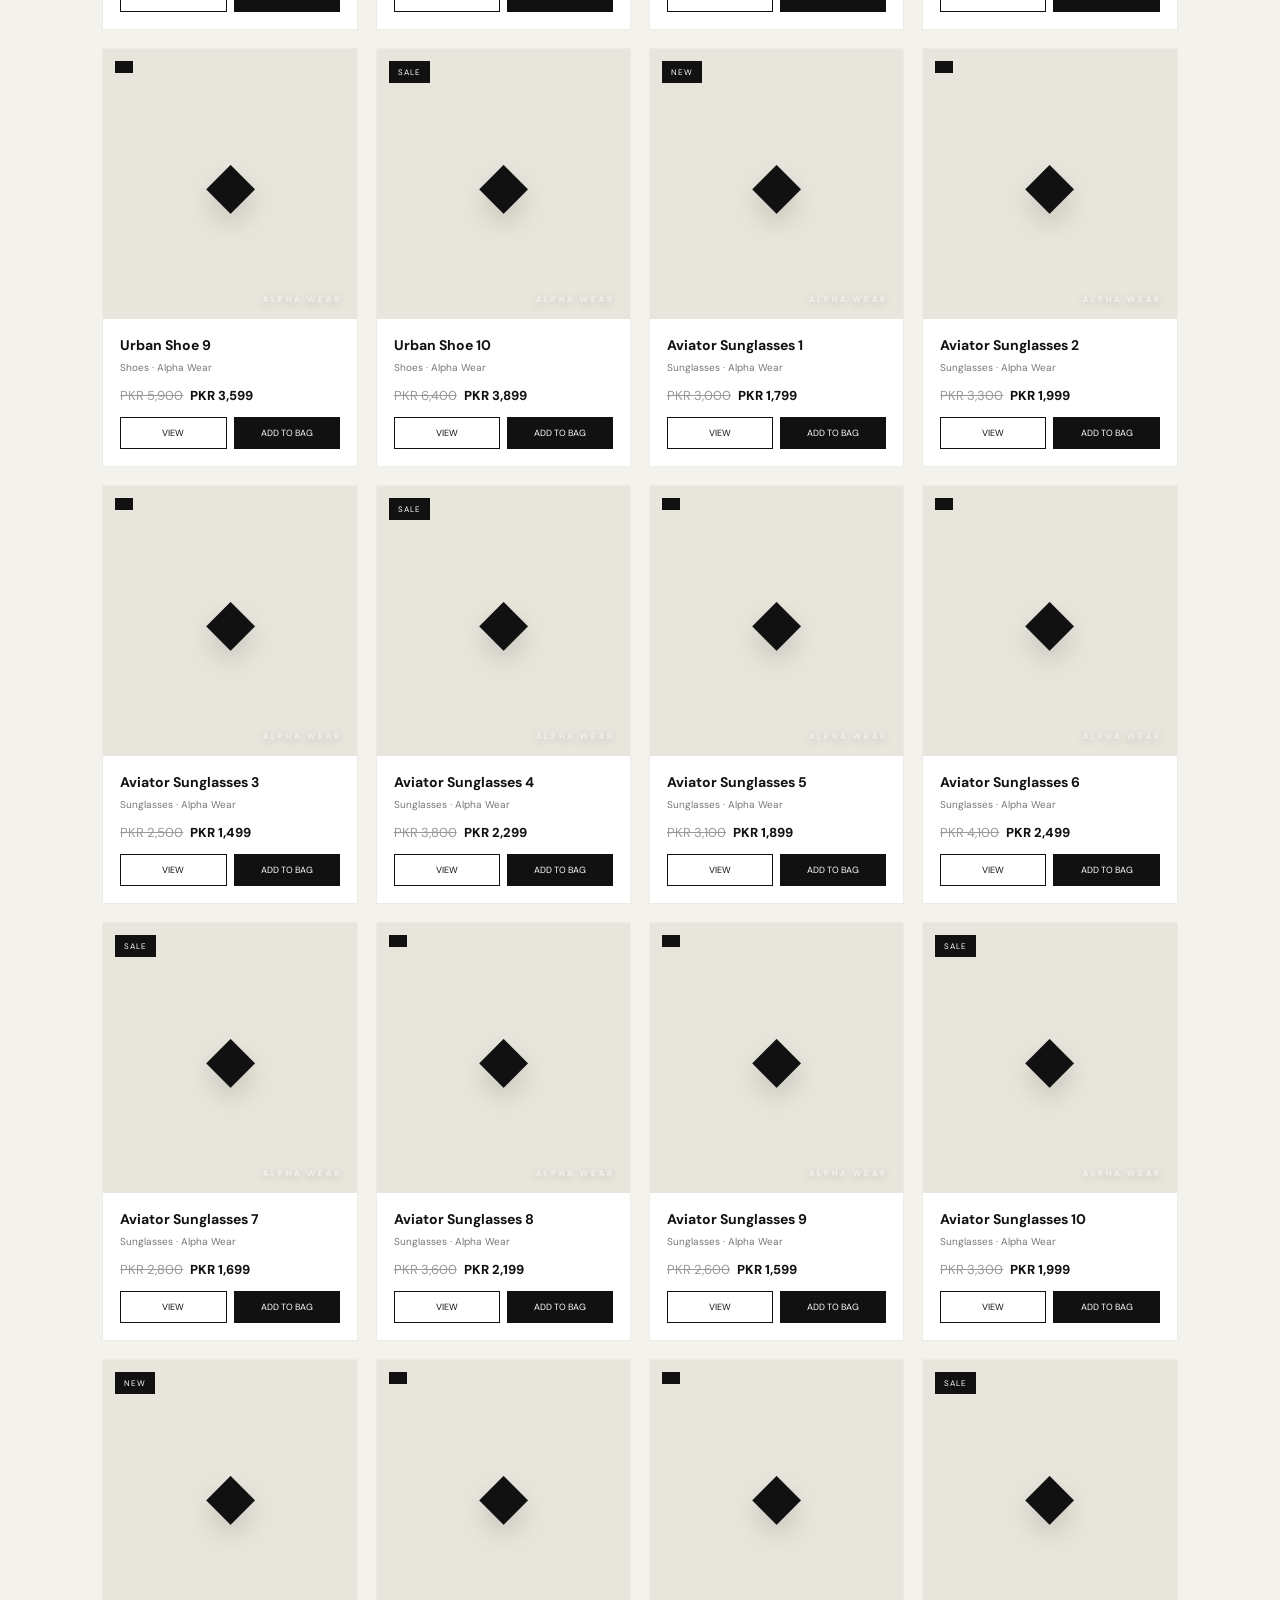
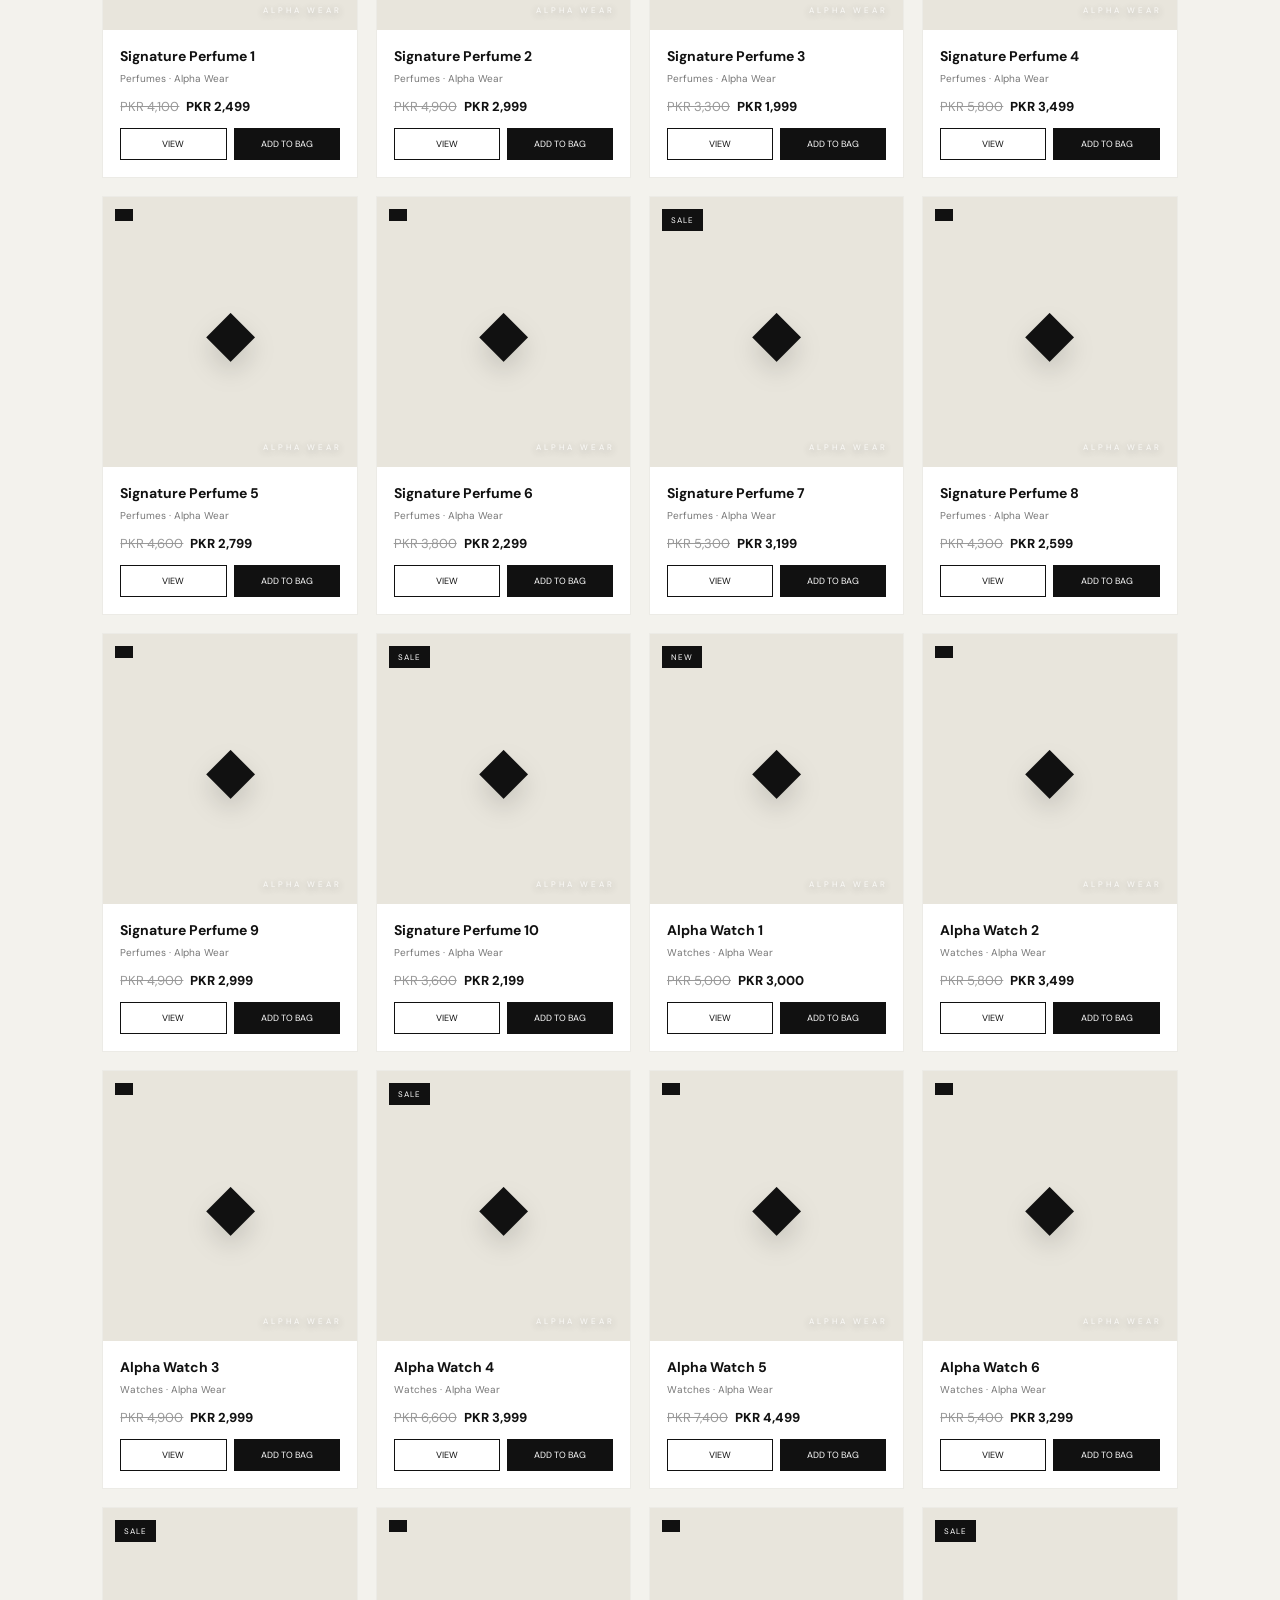
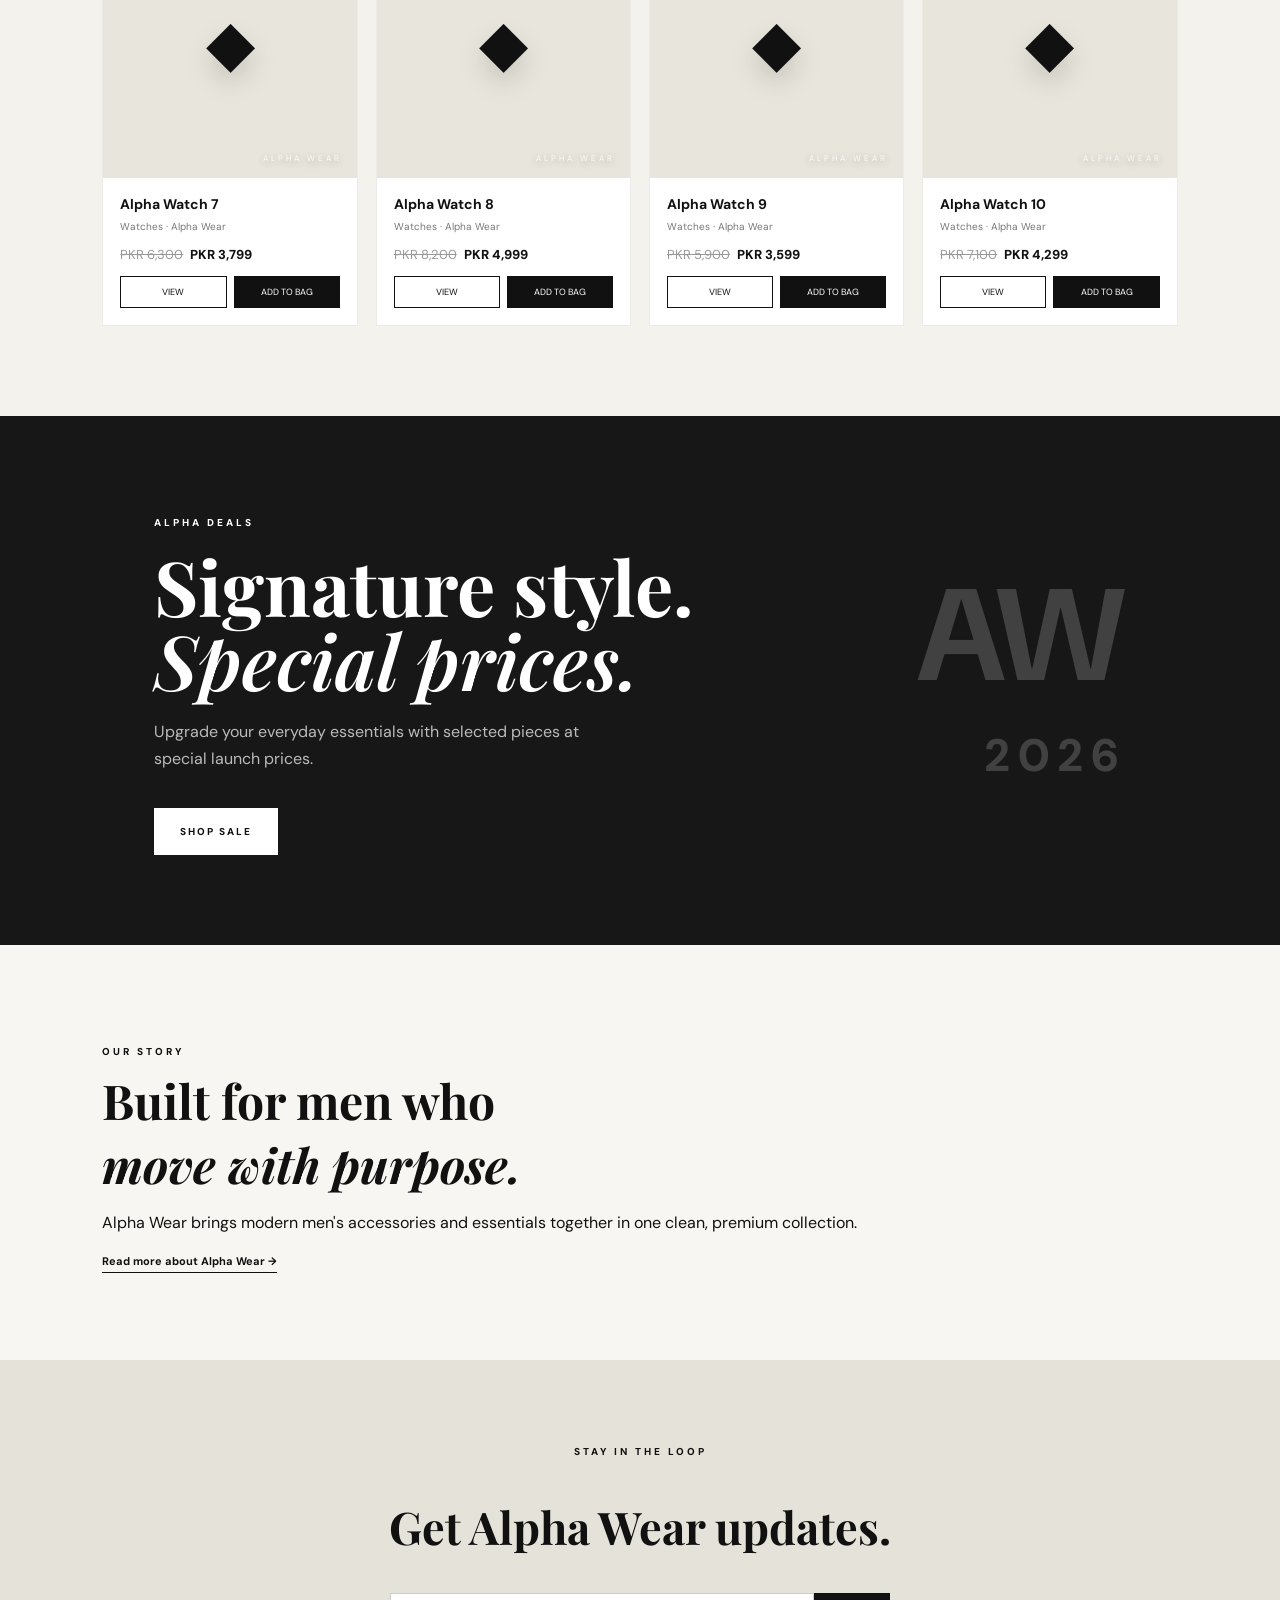
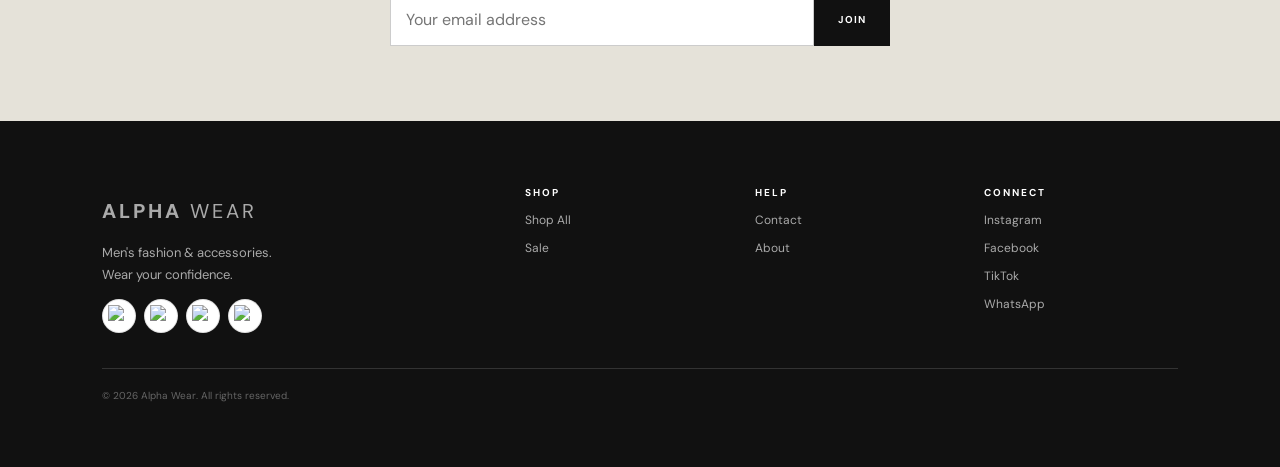
==== commit fe84e701: "Make About and Contact open on separate pages" ====
--- a/index.html
+++ b/index.html
@@ -1 +1 @@
-<!doctype html><html lang="en"><head><meta charset="utf-8"><meta name="viewport" content="width=device-width,initial-scale=1"><meta name="theme-color" content="#111111"><meta name="description" content="Alpha Wear — men's fashion and accessories including wallets, belts, shoes, sunglasses, perfumes, caps and watches."><title>Alpha Wear | Men's Fashion & Accessories</title><link rel="preconnect" href="https://fonts.googleapis.com"><link rel="preconnect" href="https://fonts.gstatic.com" crossorigin><link href="https://fonts.googleapis.com/css2?family=DM+Sans:wght@400;500;600;700;800&family=Playfair+Display:ital,wght@0,600;0,700;1,600;1,700&display=swap" rel="stylesheet"><link rel="stylesheet" href="style.css"><style>.social-buttons{display:flex;gap:8px;align-items:center;flex-wrap:wrap}.social-buttons a{display:inline-flex;align-items:center;justify-content:center;width:34px;height:34px;border:1px solid rgba(0,0,0,.12);border-radius:50%;text-decoration:none;overflow:hidden;background:#fff;transition:transform .2s,box-shadow .2s}.social-buttons a:hover{transform:translateY(-2px);box-shadow:0 5px 14px rgba(0,0,0,.16)}.social-buttons img{width:22px;height:22px;object-fit:contain;display:block}.header-social{margin-left:10px}.footer-social{margin-top:12px}.cat-menu{position:relative}.cat-menu summary{list-style:none;cursor:pointer}.cat-menu summary::-webkit-details-marker{display:none}.cat-dropdown{position:absolute;top:28px;left:-18px;background:#fff;border:1px solid #eee;box-shadow:0 15px 35px #1112;min-width:180px;padding:10px;z-index:30}.cat-dropdown a{display:block;padding:9px 10px;font-size:12px}.cat-dropdown a:hover{background:#f3f2ed}.cat-menu[open] summary{opacity:.55}@media(max-width:900px){.header-social a{width:30px;height:30px}.header-social img{width:19px;height:19px}.header-social{gap:4px;margin-left:6px}.actions{gap:6px}}</style></head><body><div class="announcement">FREE DELIVERY ON ORDERS OVER PKR 5,000 <span>•</span> NEW SEASON HAS ARRIVED</div><header class="header"><a class="logo" href="index.html" aria-label="Alpha Wear home">ALPHA <span>WEAR</span></a><nav aria-label="Main navigation"><a href="#shop">Shop</a><details class="cat-menu"><summary>Categories</summary><div class="cat-dropdown"><a href="wallets.html">Wallets</a><a href="belts.html">Belts</a><a href="shoes.html">Shoes</a><a href="sunglasses.html">Sunglasses</a><a href="perfumes.html">Perfumes</a><a href="watches.html">Watches</a></div></details><a href="sale.html">Sale</a><a href="#about">About</a><a href="#contact">Contact</a></nav><div class="actions"><button class="icon-btn" aria-label="Search" onclick="focusSearch()">⌕</button><div class="social-buttons header-social" aria-label="Alpha Wear social links"><a href="https://www.instagram.com/alphawear27/" target="_blank" rel="noopener" aria-label="Instagram"><img src="https://i.pinimg.com/originals/be/cc/d5/beccd5a1f6c9fbbee88df2400d11b5b8.png" alt="Instagram"></a><a href="https://www.facebook.com/profile.php?id=61592650800407" target="_blank" rel="noopener" aria-label="Facebook"><img src="https://www.citypng.com/public/uploads/preview/square-facebook-icon-logo-701751694792363dzcy6kzzro.png?v=2026021015" alt="Facebook"></a><a href="https://www.tiktok.com/@alpha.wear53" target="_blank" rel="noopener" aria-label="TikTok"><img src="https://www.citypng.com/public/uploads/preview/tik-tok-logo-icon-701751694793267gxetcvvp3v.png?v=2026021511" alt="TikTok"></a><a href="https://wa.me/923321957558" target="_blank" rel="noopener" aria-label="WhatsApp"><img src="https://www.liblogo.com/img-logo/wh491wad6-whatsapp-icon-logo-whatsapp-icon-whatsapp-logo-call-logo-instagram-logo-new.png" alt="WhatsApp"></a></div><button class="bag-btn" aria-label="Open shopping bag" onclick="openCart()">Bag <b id="count">0</b></button></div></header><main id="top"><section class="hero"><div class="hero-copy"><p class="eyebrow">THE ALPHA COLLECTION</p><h1>Wear Your<br><em>Confidence.</em></h1><p>Premium men's essentials designed for everyday confidence — from sharp accessories to signature fragrances.</p><div class="hero-actions"><a class="btn" href="#shop">SHOP COLLECTION</a><a class="text-link" href="#categories">Explore categories →</a></div></div><div class="hero-art" aria-hidden="true"><div class="circle"></div><div class="model">ALPHA<small>STYLE / 2026</small></div><span class="hero-tag">MEN'S<br>ESSENTIALS</span></div></section><section class="trust"><div>✦ PREMIUM QUALITY</div><div>↗ FAST DELIVERY</div><div>◇ SECURE ORDERING</div><div>✓ EASY RETURNS</div></section><section id="categories" class="section"><div class="section-head"><div><p class="eyebrow">EXPLORE</p><h2>Shop by Category</h2></div><p class="section-note">Open a category to see all products and prices.</p></div><div class="cat-grid"><a href="wallets.html"><span>01</span><strong>Wallets</strong><small>Carry with confidence</small></a><a href="shoes.html"><span>02</span><strong>Shoes</strong><small>Step into style</small></a><a href="sunglasses.html"><span>03</span><strong>Sunglasses</strong><small>Sharp everyday looks</small></a><a href="perfumes.html"><span>04</span><strong>Perfumes</strong><small>Make an impression</small></a><a href="belts.html"><span>05</span><strong>Belts</strong><small>Finish the fit</small></a><a href="watches.html"><span>06</span><strong>Watches</strong><small>Timeless details</small></a></div></section><section id="shop" class="section shop"><div class="section-head"><div><p class="eyebrow">CURATED FOR YOU</p><h2>Featured Collection</h2></div></div><div class="shop-tools"><div class="filters" role="group" aria-label="Product filters"><button class="active" onclick="filter('All')">All</button><button onclick="filter('Wallets')">Wallets</button><button onclick="filter('Belts')">Belts</button><button onclick="filter('Shoes')">Shoes</button><button onclick="filter('Sunglasses')">Sunglasses</button><button onclick="filter('Perfumes')">Perfumes</button><button onclick="filter('Watches')">Watches</button><button onclick="filter('Caps')">Caps</button></div><label class="search-wrap"><span>⌕</span><input id="search" type="search" autocomplete="off" placeholder="Search products..." aria-label="Search products" oninput="render()"></label></div><div id="products" class="products" aria-live="polite"></div></section><section id="sale" class="promo"><div><p class="eyebrow">ALPHA DEALS</p><h2>Signature style.<br><em>Special prices.</em></h2><p>Upgrade your everyday essentials with selected pieces at special launch prices.</p><a class="btn light" href="sale.html">SHOP SALE</a></div><div class="promo-number">AW<br><span>2026</span></div></section><section id="about" class="about section"><p class="eyebrow">OUR STORY</p><h2>Built for men who<br><em>move with purpose.</em></h2><p>Alpha Wear brings modern men's accessories and essentials together in one clean, premium collection. Every piece is selected to make everyday style feel effortless.</p><div class="about-points"><span>01 — Modern selection</span><span>02 — Clear pricing</span><span>03 — Easy ordering</span></div></section><section class="newsletter"><p class="eyebrow">STAY IN THE LOOP</p><h2>Get Alpha Wear updates.</h2><form id="newsletterForm"><input id="email" type="email" required placeholder="Your email address" aria-label="Email address"><button type="submit">JOIN</button></form></section></main><footer id="contact"><div class="footer-brand"><a class="logo" href="index.html">ALPHA <span>WEAR</span></a><p>Men's fashion & accessories.<br>Wear your confidence.</p><div class="social-buttons footer-social"><a href="https://www.instagram.com/alphawear27/" target="_blank" rel="noopener"><img src="https://i.pinimg.com/originals/be/cc/d5/beccd5a1f6c9fbbee88df2400d11b5b8.png" alt="Instagram"></a><a href="https://www.facebook.com/profile.php?id=61592650800407" target="_blank" rel="noopener"><img src="https://www.citypng.com/public/uploads/preview/square-facebook-icon-logo-701751694792363dzcy6kzzro.png?v=2026021015" alt="Facebook"></a><a href="https://www.tiktok.com/@alpha.wear53" target="_blank" rel="noopener"><img src="https://www.citypng.com/public/uploads/preview/tik-tok-logo-icon-701751694793267gxetcvvp3v.png?v=2026021511" alt="TikTok"></a><a href="https://wa.me/923321957558" target="_blank" rel="noopener"><img src="https://www.liblogo.com/img-logo/wh491wad6-whatsapp-icon-logo-whatsapp-icon-whatsapp-logo-call-logo-instagram-logo-new.png" alt="WhatsApp"></a></div></div><div><h4>SHOP</h4><a href="#shop">New Arrivals</a><a href="#shop">Best Sellers</a><a href="sale.html">Sale</a></div><div><h4>HELP</h4><a href="#contact">Contact</a><a href="#contact">Delivery</a><a href="#contact">Returns</a></div><div><h4>CONNECT</h4><a href="https://www.instagram.com/alphawear27/" target="_blank" rel="noopener">Instagram</a><a href="https://www.facebook.com/profile.php?id=61592650800407" target="_blank" rel="noopener">Facebook</a><a href="https://www.tiktok.com/@alpha.wear53" target="_blank" rel="noopener">TikTok</a><a href="https://wa.me/923321957558" target="_blank" rel="noopener">WhatsApp</a></div><div class="copyright">© 2026 Alpha Wear. All rights reserved.</div></footer><div id="productModal" class="modal" role="dialog" aria-modal="true" aria-label="Product details"><div class="modal-box product-modal"><button class="close" onclick="closeProduct()" aria-label="Close">×</button><div id="productDetails"></div></div></div><div id="cart" class="modal" role="dialog" aria-modal="true" aria-label="Shopping bag"><div class="modal-box"><button class="close" onclick="closeCart()" aria-label="Close">×</button><p class="eyebrow">ALPHA WEAR</p><h2>Your Bag</h2><div id="cartItems"></div><div class="total"><span>Total</span><strong id="total">PKR 0</strong></div><button class="btn full" onclick="checkout()">PROCEED TO ORDER</button></div></div><div id="toast" role="status"></div><script src="script.js"></script></body></html>+<!doctype html><html lang="en"><head><meta charset="utf-8"><meta name="viewport" content="width=device-width,initial-scale=1"><meta name="theme-color" content="#111111"><meta name="description" content="Alpha Wear — men's fashion and accessories including wallets, belts, shoes, sunglasses, perfumes, caps and watches."><title>Alpha Wear | Men's Fashion & Accessories</title><link rel="preconnect" href="https://fonts.googleapis.com"><link rel="preconnect" href="https://fonts.gstatic.com" crossorigin><link href="https://fonts.googleapis.com/css2?family=DM+Sans:wght@400;500;600;700;800&family=Playfair+Display:ital,wght@0,600;0,700;1,600;1,700&display=swap" rel="stylesheet"><link rel="stylesheet" href="style.css"><style>.social-buttons{display:flex;gap:8px;align-items:center;flex-wrap:wrap}.social-buttons a{display:inline-flex;align-items:center;justify-content:center;width:34px;height:34px;border:1px solid rgba(0,0,0,.12);border-radius:50%;text-decoration:none;overflow:hidden;background:#fff;transition:transform .2s,box-shadow .2s}.social-buttons a:hover{transform:translateY(-2px);box-shadow:0 5px 14px rgba(0,0,0,.16)}.social-buttons img{width:22px;height:22px;object-fit:contain;display:block}.header-social{margin-left:10px}.footer-social{margin-top:12px}.cat-menu{position:relative}.cat-menu summary{list-style:none;cursor:pointer}.cat-menu summary::-webkit-details-marker{display:none}.cat-dropdown{position:absolute;top:28px;left:-18px;background:#fff;border:1px solid #eee;box-shadow:0 15px 35px #1112;min-width:180px;padding:10px;z-index:30}.cat-dropdown a{display:block;padding:9px 10px;font-size:12px}.cat-dropdown a:hover{background:#f3f2ed}.cat-menu[open] summary{opacity:.55}@media(max-width:900px){.header-social a{width:30px;height:30px}.header-social img{width:19px;height:19px}.header-social{gap:4px;margin-left:6px}.actions{gap:6px}}</style></head><body><div class="announcement">FREE DELIVERY ON ORDERS OVER PKR 5,000 <span>•</span> NEW SEASON HAS ARRIVED</div><header class="header"><a class="logo" href="index.html" aria-label="Alpha Wear home">ALPHA <span>WEAR</span></a><nav aria-label="Main navigation"><a href="index.html">Home</a><a href="shop.html">Shop</a><details class="cat-menu"><summary>Categories</summary><div class="cat-dropdown"><a href="wallets.html">Wallets</a><a href="belts.html">Belts</a><a href="shoes.html">Shoes</a><a href="sunglasses.html">Sunglasses</a><a href="perfumes.html">Perfumes</a><a href="watches.html">Watches</a></div></details><a href="sale.html">Sale</a><a href="about.html">About</a><a href="contact.html">Contact</a></nav><div class="actions"><button class="icon-btn" aria-label="Search" onclick="focusSearch()">⌕</button><div class="social-buttons header-social" aria-label="Alpha Wear social links"><a href="https://www.instagram.com/alphawear27/" target="_blank" rel="noopener" aria-label="Instagram"><img src="https://i.pinimg.com/originals/be/cc/d5/beccd5a1f6c9fbbee88df2400d11b5b8.png" alt="Instagram"></a><a href="https://www.facebook.com/profile.php?id=61592650800407" target="_blank" rel="noopener" aria-label="Facebook"><img src="https://www.citypng.com/public/uploads/preview/square-facebook-icon-logo-701751694792363dzcy6kzzro.png?v=2026021015" alt="Facebook"></a><a href="https://www.tiktok.com/@alpha.wear53" target="_blank" rel="noopener" aria-label="TikTok"><img src="https://www.citypng.com/public/uploads/preview/tik-tok-logo-icon-701751694793267gxetcvvp3v.png?v=2026021511" alt="TikTok"></a><a href="https://wa.me/923321957558" target="_blank" rel="noopener" aria-label="WhatsApp"><img src="https://www.liblogo.com/img-logo/wh491wad6-whatsapp-icon-logo-whatsapp-icon-whatsapp-logo-call-logo-instagram-logo-new.png" alt="WhatsApp"></a></div><button class="bag-btn" aria-label="Open shopping bag" onclick="openCart()">Bag <b id="count">0</b></button></div></header><main id="top"><section class="hero"><div class="hero-copy"><p class="eyebrow">THE ALPHA COLLECTION</p><h1>Wear Your<br><em>Confidence.</em></h1><p>Premium men's essentials designed for everyday confidence — from sharp accessories to signature fragrances.</p><div class="hero-actions"><a class="btn" href="shop.html">SHOP COLLECTION</a><a class="text-link" href="categories.html">Explore categories →</a></div></div><div class="hero-art" aria-hidden="true"><div class="circle"></div><div class="model">ALPHA<small>STYLE / 2026</small></div><span class="hero-tag">MEN'S<br>ESSENTIALS</span></div></section><section class="trust"><div>✦ PREMIUM QUALITY</div><div>↗ FAST DELIVERY</div><div>◇ SECURE ORDERING</div><div>✓ EASY RETURNS</div></section><section id="categories" class="section"><div class="section-head"><div><p class="eyebrow">EXPLORE</p><h2>Shop by Category</h2></div><p class="section-note">Open a category to see all products and prices.</p></div><div class="cat-grid"><a href="wallets.html"><span>01</span><strong>Wallets</strong><small>Carry with confidence</small></a><a href="shoes.html"><span>02</span><strong>Shoes</strong><small>Step into style</small></a><a href="sunglasses.html"><span>03</span><strong>Sunglasses</strong><small>Sharp everyday looks</small></a><a href="perfumes.html"><span>04</span><strong>Perfumes</strong><small>Make an impression</small></a><a href="belts.html"><span>05</span><strong>Belts</strong><small>Finish the fit</small></a><a href="watches.html"><span>06</span><strong>Watches</strong><small>Timeless details</small></a></div></section><section id="shop" class="section shop"><div class="section-head"><div><p class="eyebrow">CURATED FOR YOU</p><h2>Featured Collection</h2></div><a class="text-link" href="shop.html">View all products →</a></div><div class="shop-tools"><div class="filters" role="group" aria-label="Product filters"><button class="active" onclick="filter('All')">All</button><button onclick="filter('Wallets')">Wallets</button><button onclick="filter('Belts')">Belts</button><button onclick="filter('Shoes')">Shoes</button><button onclick="filter('Sunglasses')">Sunglasses</button><button onclick="filter('Perfumes')">Perfumes</button><button onclick="filter('Watches')">Watches</button><button onclick="filter('Caps')">Caps</button></div><label class="search-wrap"><span>⌕</span><input id="search" type="search" autocomplete="off" placeholder="Search products..." aria-label="Search products" oninput="render()"></label></div><div id="products" class="products" aria-live="polite"></div></section><section id="sale" class="promo"><div><p class="eyebrow">ALPHA DEALS</p><h2>Signature style.<br><em>Special prices.</em></h2><p>Upgrade your everyday essentials with selected pieces at special launch prices.</p><a class="btn light" href="sale.html">SHOP SALE</a></div><div class="promo-number">AW<br><span>2026</span></div></section><section class="section"><p class="eyebrow">OUR STORY</p><h2>Built for men who<br><em>move with purpose.</em></h2><p>Alpha Wear brings modern men's accessories and essentials together in one clean, premium collection.</p><a class="text-link" href="about.html">Read more about Alpha Wear →</a></section><section class="newsletter"><p class="eyebrow">STAY IN THE LOOP</p><h2>Get Alpha Wear updates.</h2><form id="newsletterForm"><input id="email" type="email" required placeholder="Your email address" aria-label="Email address"><button type="submit">JOIN</button></form></section></main><footer><div class="footer-brand"><a class="logo" href="index.html">ALPHA <span>WEAR</span></a><p>Men's fashion & accessories.<br>Wear your confidence.</p><div class="social-buttons footer-social"><a href="https://www.instagram.com/alphawear27/" target="_blank" rel="noopener"><img src="https://i.pinimg.com/originals/be/cc/d5/beccd5a1f6c9fbbee88df2400d11b5b8.png" alt="Instagram"></a><a href="https://www.facebook.com/profile.php?id=61592650800407" target="_blank" rel="noopener"><img src="https://www.citypng.com/public/uploads/preview/square-facebook-icon-logo-701751694792363dzcy6kzzro.png?v=2026021015" alt="Facebook"></a><a href="https://www.tiktok.com/@alpha.wear53" target="_blank" rel="noopener"><img src="https://www.citypng.com/public/uploads/preview/tik-tok-logo-icon-701751694793267gxetcvvp3v.png?v=2026021511" alt="TikTok"></a><a href="https://wa.me/923321957558" target="_blank" rel="noopener"><img src="https://www.liblogo.com/img-logo/wh491wad6-whatsapp-icon-logo-whatsapp-icon-whatsapp-logo-call-logo-instagram-logo-new.png" alt="WhatsApp"></a></div></div><div><h4>SHOP</h4><a href="shop.html">Shop All</a><a href="sale.html">Sale</a></div><div><h4>HELP</h4><a href="contact.html">Contact</a><a href="about.html">About</a></div><div><h4>CONNECT</h4><a href="https://www.instagram.com/alphawear27/" target="_blank" rel="noopener">Instagram</a><a href="https://www.facebook.com/profile.php?id=61592650800407" target="_blank" rel="noopener">Facebook</a><a href="https://www.tiktok.com/@alpha.wear53" target="_blank" rel="noopener">TikTok</a><a href="https://wa.me/923321957558" target="_blank" rel="noopener">WhatsApp</a></div><div class="copyright">© 2026 Alpha Wear. All rights reserved.</div></footer><div id="productModal" class="modal" role="dialog" aria-modal="true" aria-label="Product details"><div class="modal-box product-modal"><button class="close" onclick="closeProduct()" aria-label="Close">×</button><div id="productDetails"></div></div></div><div id="cart" class="modal" role="dialog" aria-modal="true" aria-label="Shopping bag"><div class="modal-box"><button class="close" onclick="closeCart()" aria-label="Close">×</button><p class="eyebrow">ALPHA WEAR</p><h2>Your Bag</h2><div id="cartItems"></div><div class="total"><span>Total</span><strong id="total">PKR 0</strong></div><button class="btn full" onclick="checkout()">PROCEED TO ORDER</button></div></div><div id="toast" role="status"></div><script src="script.js"></script></body></html>
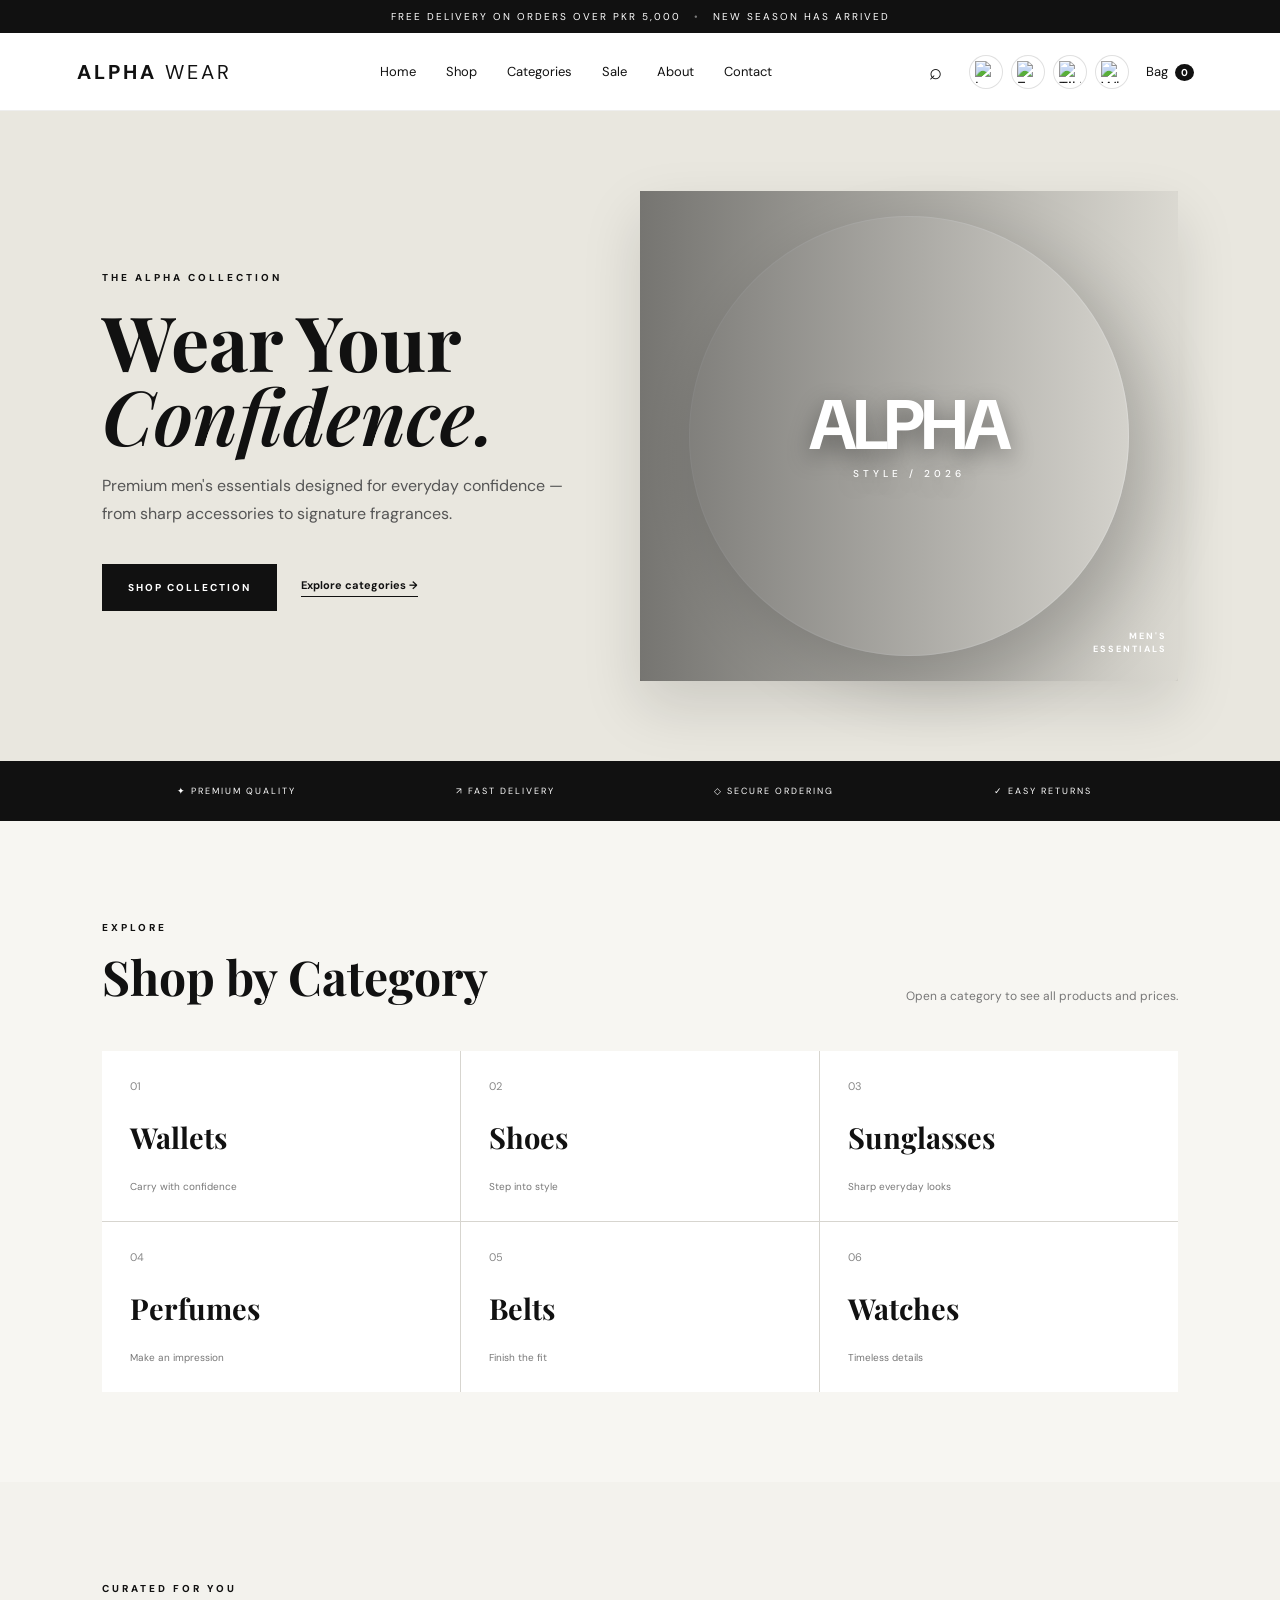
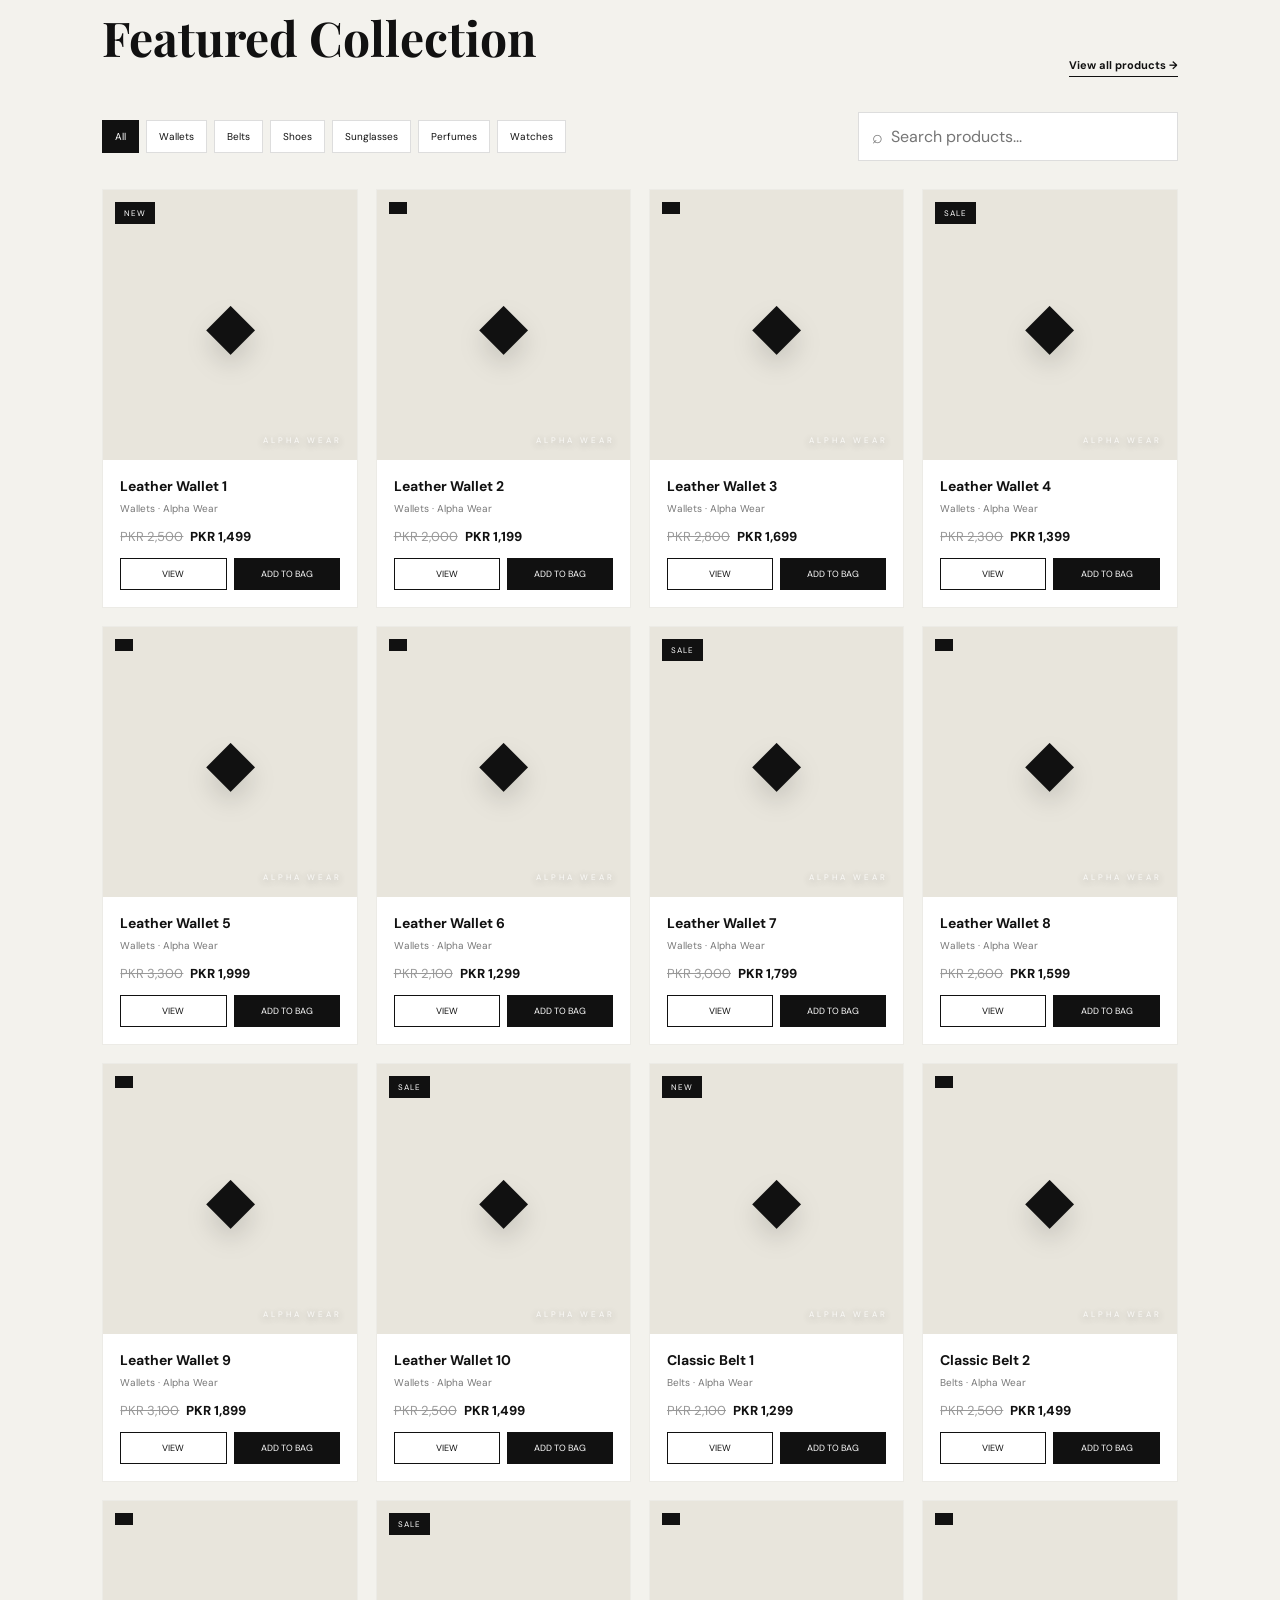
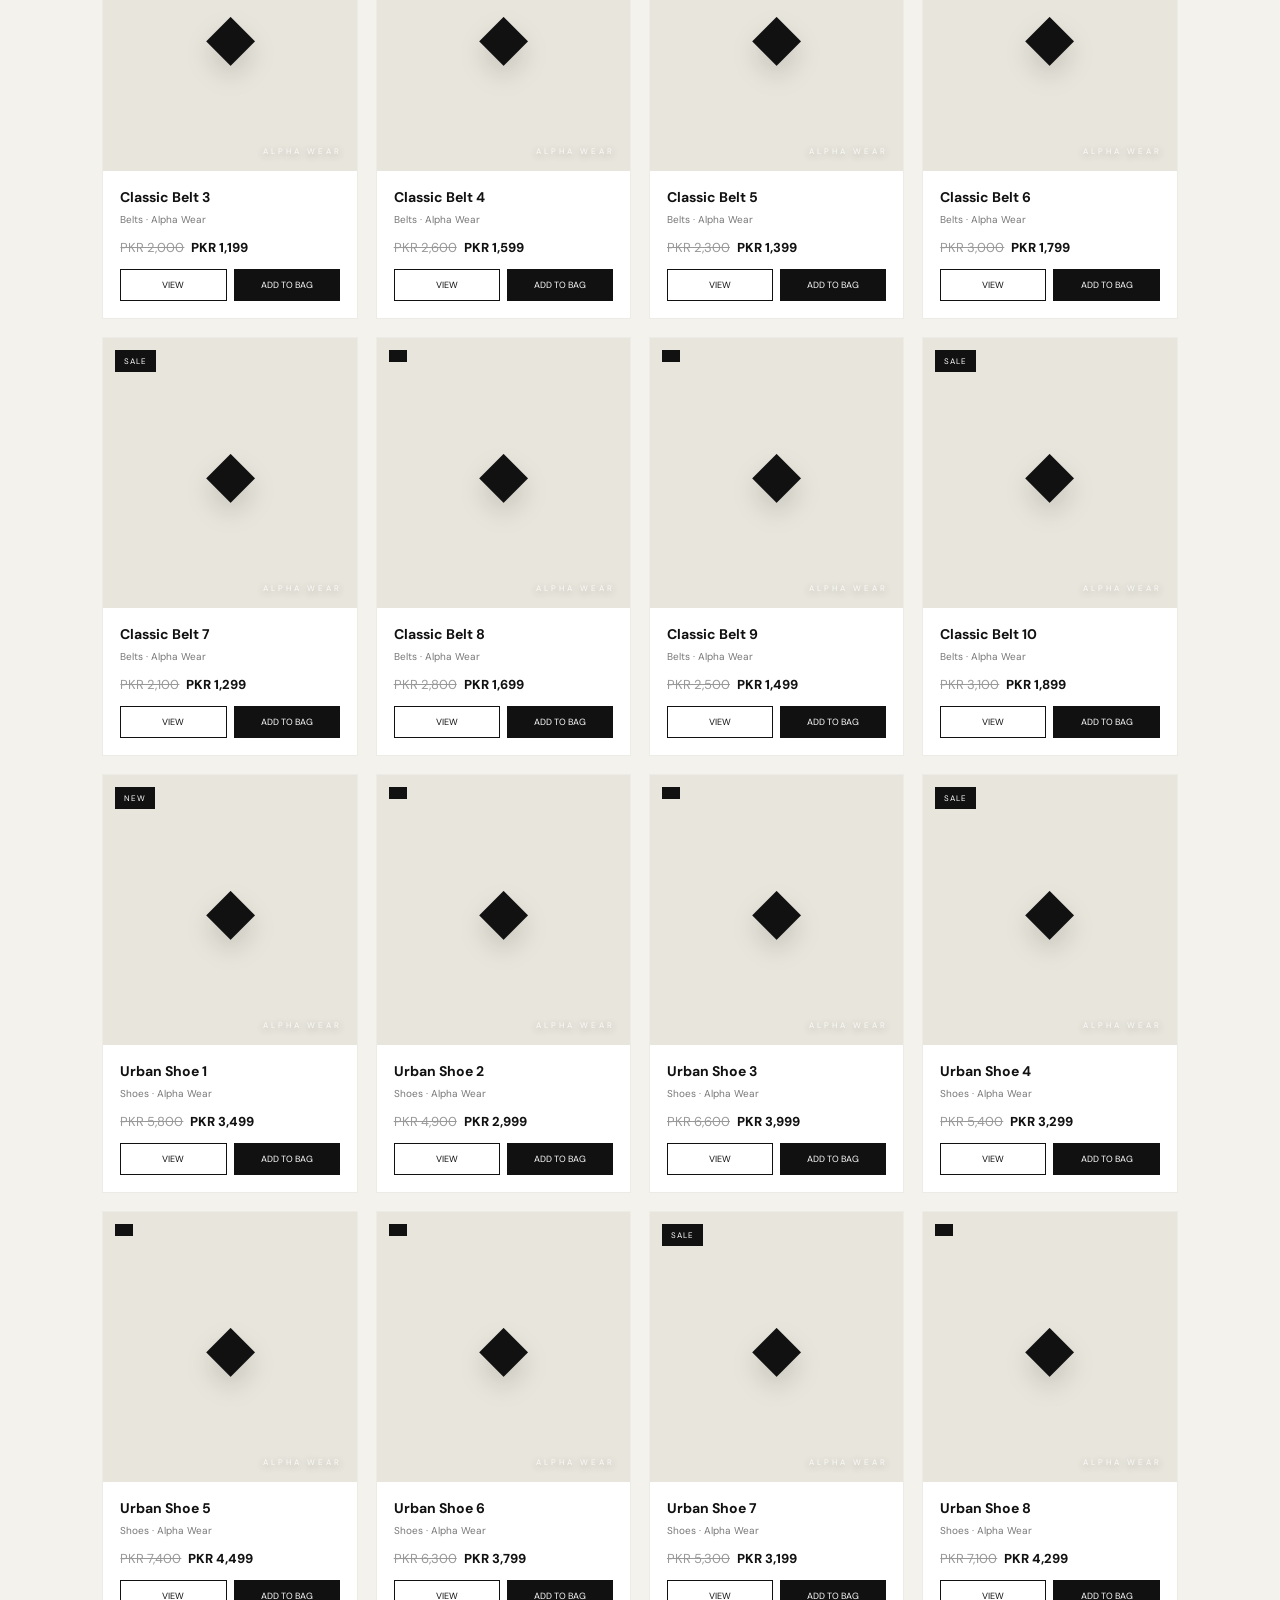
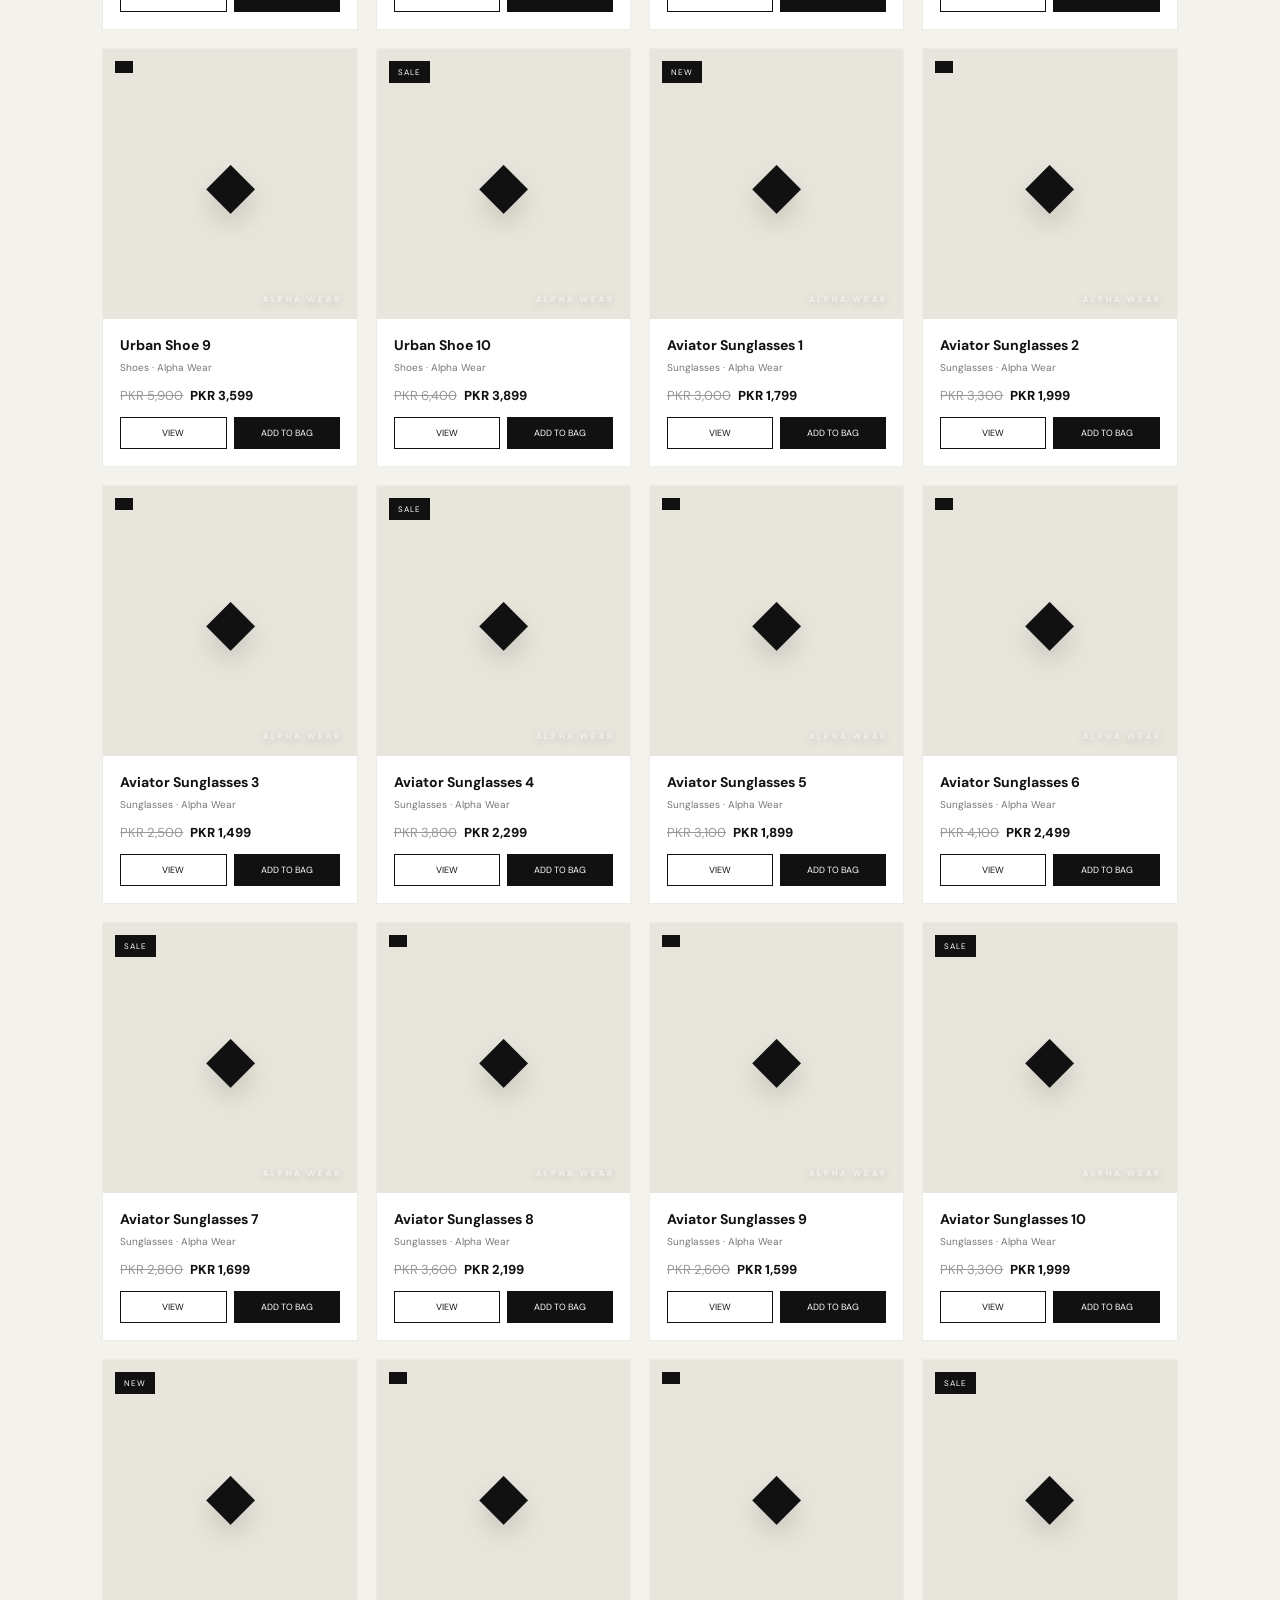
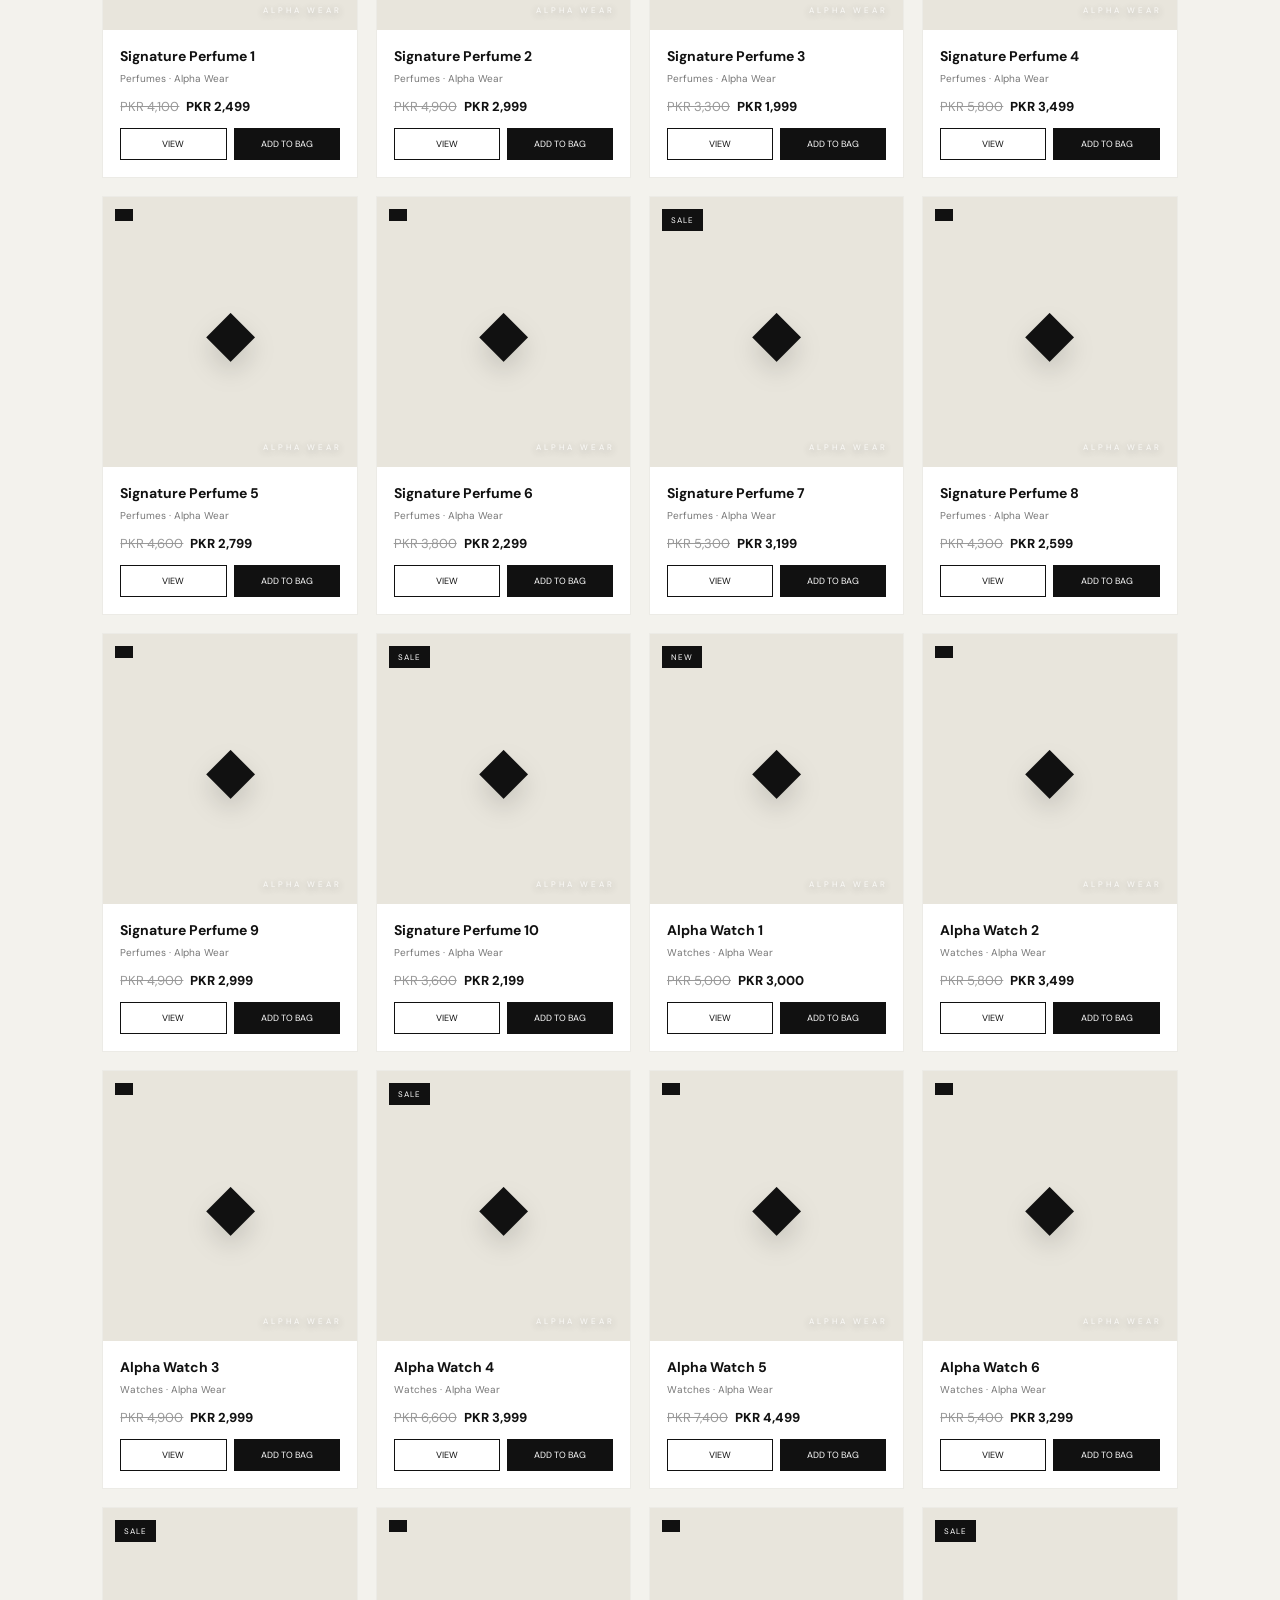
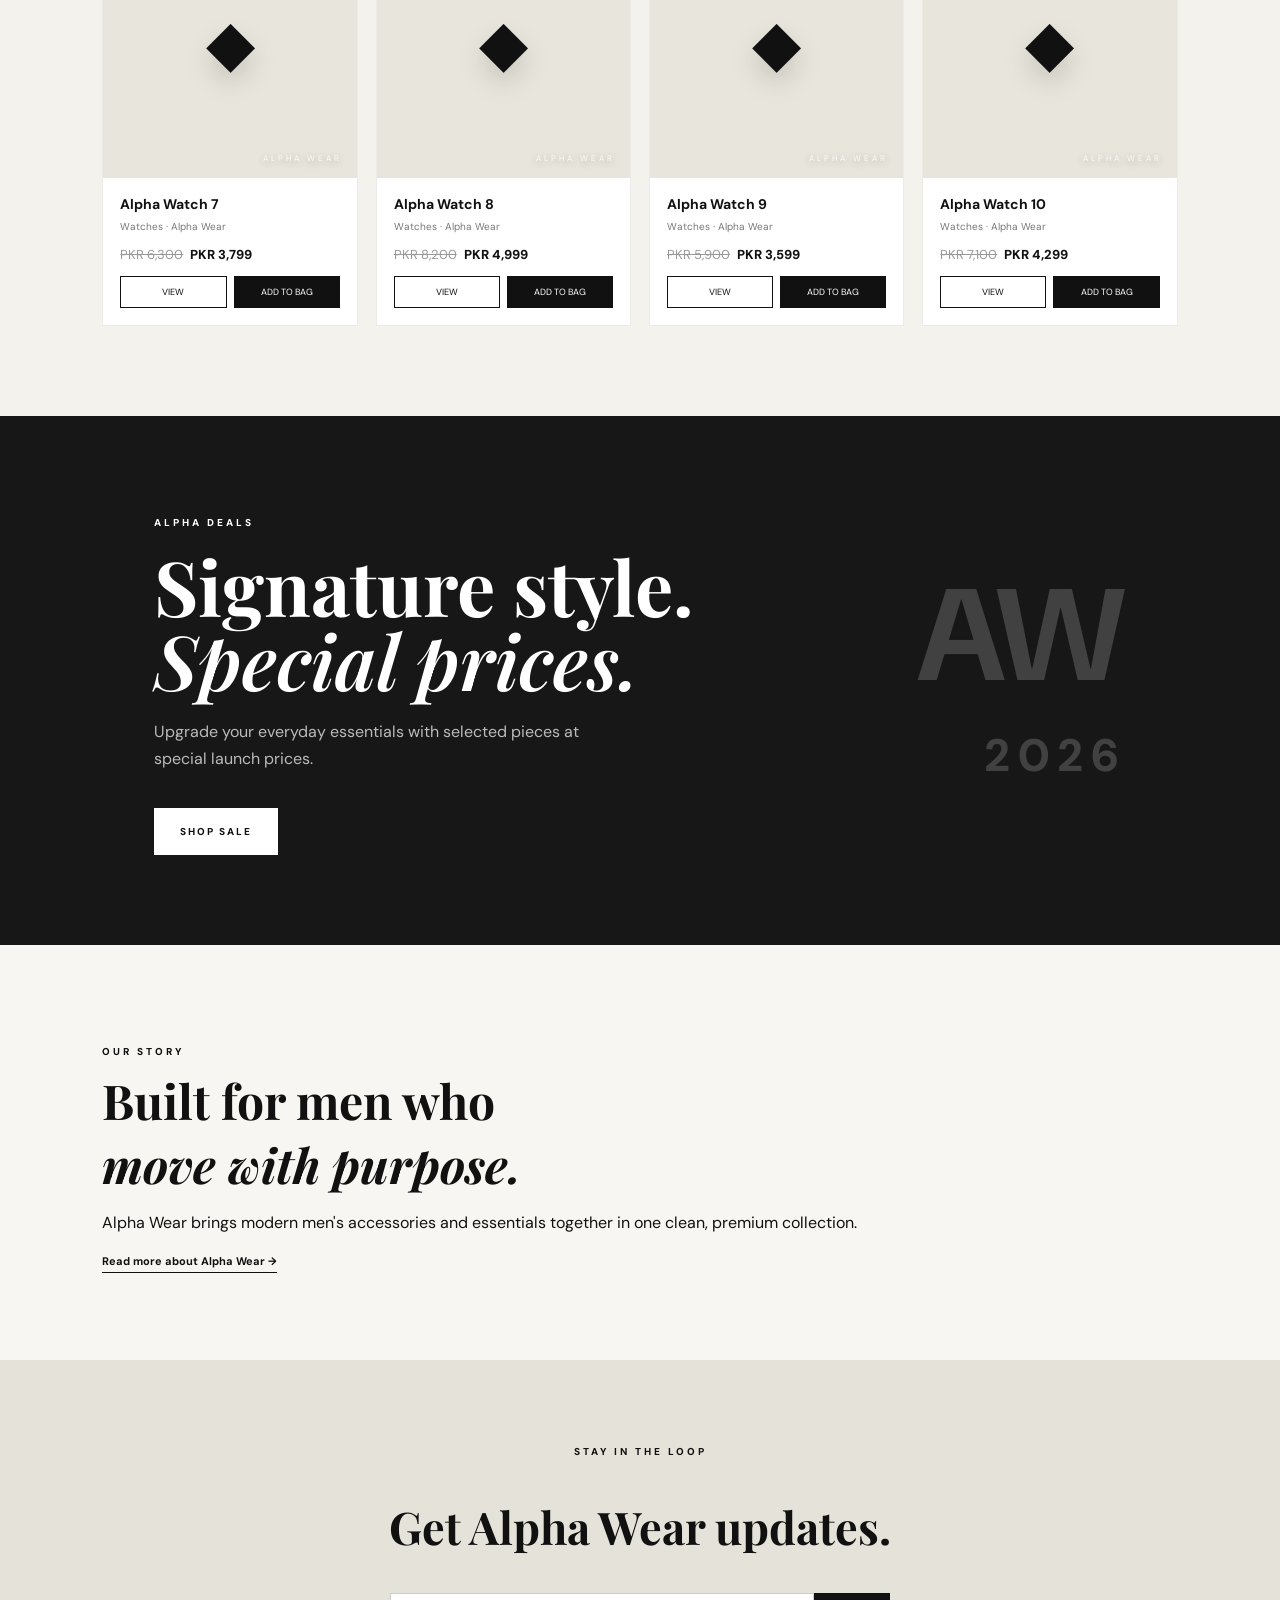
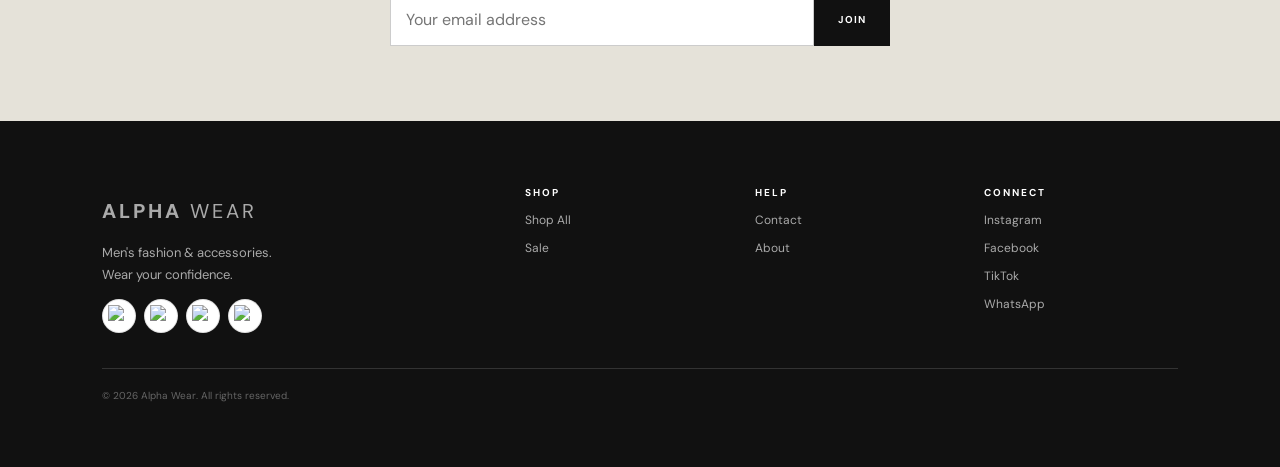
==== commit 6142d4e5: "Fix invalid caps filter and homepage navigation" ====
--- a/index.html
+++ b/index.html
@@ -1 +1 @@
-<!doctype html><html lang="en"><head><meta charset="utf-8"><meta name="viewport" content="width=device-width,initial-scale=1"><meta name="theme-color" content="#111111"><meta name="description" content="Alpha Wear — men's fashion and accessories including wallets, belts, shoes, sunglasses, perfumes, caps and watches."><title>Alpha Wear | Men's Fashion & Accessories</title><link rel="preconnect" href="https://fonts.googleapis.com"><link rel="preconnect" href="https://fonts.gstatic.com" crossorigin><link href="https://fonts.googleapis.com/css2?family=DM+Sans:wght@400;500;600;700;800&family=Playfair+Display:ital,wght@0,600;0,700;1,600;1,700&display=swap" rel="stylesheet"><link rel="stylesheet" href="style.css"><style>.social-buttons{display:flex;gap:8px;align-items:center;flex-wrap:wrap}.social-buttons a{display:inline-flex;align-items:center;justify-content:center;width:34px;height:34px;border:1px solid rgba(0,0,0,.12);border-radius:50%;text-decoration:none;overflow:hidden;background:#fff;transition:transform .2s,box-shadow .2s}.social-buttons a:hover{transform:translateY(-2px);box-shadow:0 5px 14px rgba(0,0,0,.16)}.social-buttons img{width:22px;height:22px;object-fit:contain;display:block}.header-social{margin-left:10px}.footer-social{margin-top:12px}.cat-menu{position:relative}.cat-menu summary{list-style:none;cursor:pointer}.cat-menu summary::-webkit-details-marker{display:none}.cat-dropdown{position:absolute;top:28px;left:-18px;background:#fff;border:1px solid #eee;box-shadow:0 15px 35px #1112;min-width:180px;padding:10px;z-index:30}.cat-dropdown a{display:block;padding:9px 10px;font-size:12px}.cat-dropdown a:hover{background:#f3f2ed}.cat-menu[open] summary{opacity:.55}@media(max-width:900px){.header-social a{width:30px;height:30px}.header-social img{width:19px;height:19px}.header-social{gap:4px;margin-left:6px}.actions{gap:6px}}</style></head><body><div class="announcement">FREE DELIVERY ON ORDERS OVER PKR 5,000 <span>•</span> NEW SEASON HAS ARRIVED</div><header class="header"><a class="logo" href="index.html" aria-label="Alpha Wear home">ALPHA <span>WEAR</span></a><nav aria-label="Main navigation"><a href="index.html">Home</a><a href="shop.html">Shop</a><details class="cat-menu"><summary>Categories</summary><div class="cat-dropdown"><a href="wallets.html">Wallets</a><a href="belts.html">Belts</a><a href="shoes.html">Shoes</a><a href="sunglasses.html">Sunglasses</a><a href="perfumes.html">Perfumes</a><a href="watches.html">Watches</a></div></details><a href="sale.html">Sale</a><a href="about.html">About</a><a href="contact.html">Contact</a></nav><div class="actions"><button class="icon-btn" aria-label="Search" onclick="focusSearch()">⌕</button><div class="social-buttons header-social" aria-label="Alpha Wear social links"><a href="https://www.instagram.com/alphawear27/" target="_blank" rel="noopener" aria-label="Instagram"><img src="https://i.pinimg.com/originals/be/cc/d5/beccd5a1f6c9fbbee88df2400d11b5b8.png" alt="Instagram"></a><a href="https://www.facebook.com/profile.php?id=61592650800407" target="_blank" rel="noopener" aria-label="Facebook"><img src="https://www.citypng.com/public/uploads/preview/square-facebook-icon-logo-701751694792363dzcy6kzzro.png?v=2026021015" alt="Facebook"></a><a href="https://www.tiktok.com/@alpha.wear53" target="_blank" rel="noopener" aria-label="TikTok"><img src="https://www.citypng.com/public/uploads/preview/tik-tok-logo-icon-701751694793267gxetcvvp3v.png?v=2026021511" alt="TikTok"></a><a href="https://wa.me/923321957558" target="_blank" rel="noopener" aria-label="WhatsApp"><img src="https://www.liblogo.com/img-logo/wh491wad6-whatsapp-icon-logo-whatsapp-icon-whatsapp-logo-call-logo-instagram-logo-new.png" alt="WhatsApp"></a></div><button class="bag-btn" aria-label="Open shopping bag" onclick="openCart()">Bag <b id="count">0</b></button></div></header><main id="top"><section class="hero"><div class="hero-copy"><p class="eyebrow">THE ALPHA COLLECTION</p><h1>Wear Your<br><em>Confidence.</em></h1><p>Premium men's essentials designed for everyday confidence — from sharp accessories to signature fragrances.</p><div class="hero-actions"><a class="btn" href="shop.html">SHOP COLLECTION</a><a class="text-link" href="categories.html">Explore categories →</a></div></div><div class="hero-art" aria-hidden="true"><div class="circle"></div><div class="model">ALPHA<small>STYLE / 2026</small></div><span class="hero-tag">MEN'S<br>ESSENTIALS</span></div></section><section class="trust"><div>✦ PREMIUM QUALITY</div><div>↗ FAST DELIVERY</div><div>◇ SECURE ORDERING</div><div>✓ EASY RETURNS</div></section><section id="categories" class="section"><div class="section-head"><div><p class="eyebrow">EXPLORE</p><h2>Shop by Category</h2></div><p class="section-note">Open a category to see all products and prices.</p></div><div class="cat-grid"><a href="wallets.html"><span>01</span><strong>Wallets</strong><small>Carry with confidence</small></a><a href="shoes.html"><span>02</span><strong>Shoes</strong><small>Step into style</small></a><a href="sunglasses.html"><span>03</span><strong>Sunglasses</strong><small>Sharp everyday looks</small></a><a href="perfumes.html"><span>04</span><strong>Perfumes</strong><small>Make an impression</small></a><a href="belts.html"><span>05</span><strong>Belts</strong><small>Finish the fit</small></a><a href="watches.html"><span>06</span><strong>Watches</strong><small>Timeless details</small></a></div></section><section id="shop" class="section shop"><div class="section-head"><div><p class="eyebrow">CURATED FOR YOU</p><h2>Featured Collection</h2></div><a class="text-link" href="shop.html">View all products →</a></div><div class="shop-tools"><div class="filters" role="group" aria-label="Product filters"><button class="active" onclick="filter('All')">All</button><button onclick="filter('Wallets')">Wallets</button><button onclick="filter('Belts')">Belts</button><button onclick="filter('Shoes')">Shoes</button><button onclick="filter('Sunglasses')">Sunglasses</button><button onclick="filter('Perfumes')">Perfumes</button><button onclick="filter('Watches')">Watches</button><button onclick="filter('Caps')">Caps</button></div><label class="search-wrap"><span>⌕</span><input id="search" type="search" autocomplete="off" placeholder="Search products..." aria-label="Search products" oninput="render()"></label></div><div id="products" class="products" aria-live="polite"></div></section><section id="sale" class="promo"><div><p class="eyebrow">ALPHA DEALS</p><h2>Signature style.<br><em>Special prices.</em></h2><p>Upgrade your everyday essentials with selected pieces at special launch prices.</p><a class="btn light" href="sale.html">SHOP SALE</a></div><div class="promo-number">AW<br><span>2026</span></div></section><section class="section"><p class="eyebrow">OUR STORY</p><h2>Built for men who<br><em>move with purpose.</em></h2><p>Alpha Wear brings modern men's accessories and essentials together in one clean, premium collection.</p><a class="text-link" href="about.html">Read more about Alpha Wear →</a></section><section class="newsletter"><p class="eyebrow">STAY IN THE LOOP</p><h2>Get Alpha Wear updates.</h2><form id="newsletterForm"><input id="email" type="email" required placeholder="Your email address" aria-label="Email address"><button type="submit">JOIN</button></form></section></main><footer><div class="footer-brand"><a class="logo" href="index.html">ALPHA <span>WEAR</span></a><p>Men's fashion & accessories.<br>Wear your confidence.</p><div class="social-buttons footer-social"><a href="https://www.instagram.com/alphawear27/" target="_blank" rel="noopener"><img src="https://i.pinimg.com/originals/be/cc/d5/beccd5a1f6c9fbbee88df2400d11b5b8.png" alt="Instagram"></a><a href="https://www.facebook.com/profile.php?id=61592650800407" target="_blank" rel="noopener"><img src="https://www.citypng.com/public/uploads/preview/square-facebook-icon-logo-701751694792363dzcy6kzzro.png?v=2026021015" alt="Facebook"></a><a href="https://www.tiktok.com/@alpha.wear53" target="_blank" rel="noopener"><img src="https://www.citypng.com/public/uploads/preview/tik-tok-logo-icon-701751694793267gxetcvvp3v.png?v=2026021511" alt="TikTok"></a><a href="https://wa.me/923321957558" target="_blank" rel="noopener"><img src="https://www.liblogo.com/img-logo/wh491wad6-whatsapp-icon-logo-whatsapp-icon-whatsapp-logo-call-logo-instagram-logo-new.png" alt="WhatsApp"></a></div></div><div><h4>SHOP</h4><a href="shop.html">Shop All</a><a href="sale.html">Sale</a></div><div><h4>HELP</h4><a href="contact.html">Contact</a><a href="about.html">About</a></div><div><h4>CONNECT</h4><a href="https://www.instagram.com/alphawear27/" target="_blank" rel="noopener">Instagram</a><a href="https://www.facebook.com/profile.php?id=61592650800407" target="_blank" rel="noopener">Facebook</a><a href="https://www.tiktok.com/@alpha.wear53" target="_blank" rel="noopener">TikTok</a><a href="https://wa.me/923321957558" target="_blank" rel="noopener">WhatsApp</a></div><div class="copyright">© 2026 Alpha Wear. All rights reserved.</div></footer><div id="productModal" class="modal" role="dialog" aria-modal="true" aria-label="Product details"><div class="modal-box product-modal"><button class="close" onclick="closeProduct()" aria-label="Close">×</button><div id="productDetails"></div></div></div><div id="cart" class="modal" role="dialog" aria-modal="true" aria-label="Shopping bag"><div class="modal-box"><button class="close" onclick="closeCart()" aria-label="Close">×</button><p class="eyebrow">ALPHA WEAR</p><h2>Your Bag</h2><div id="cartItems"></div><div class="total"><span>Total</span><strong id="total">PKR 0</strong></div><button class="btn full" onclick="checkout()">PROCEED TO ORDER</button></div></div><div id="toast" role="status"></div><script src="script.js"></script></body></html>+<!doctype html><html lang="en"><head><meta charset="utf-8"><meta name="viewport" content="width=device-width,initial-scale=1"><meta name="theme-color" content="#111111"><meta name="description" content="Alpha Wear — men's fashion and accessories including wallets, belts, shoes, sunglasses, perfumes and watches."><title>Alpha Wear | Men's Fashion & Accessories</title><link rel="preconnect" href="https://fonts.googleapis.com"><link rel="preconnect" href="https://fonts.gstatic.com" crossorigin><link href="https://fonts.googleapis.com/css2?family=DM+Sans:wght@400;500;600;700;800&family=Playfair+Display:ital,wght@0,600;0,700;1,600;1,700&display=swap" rel="stylesheet"><link rel="stylesheet" href="style.css"><style>.social-buttons{display:flex;gap:8px;align-items:center;flex-wrap:wrap}.social-buttons a{display:inline-flex;align-items:center;justify-content:center;width:34px;height:34px;border:1px solid rgba(0,0,0,.12);border-radius:50%;text-decoration:none;overflow:hidden;background:#fff;transition:transform .2s,box-shadow .2s}.social-buttons a:hover{transform:translateY(-2px);box-shadow:0 5px 14px rgba(0,0,0,.16)}.social-buttons img{width:22px;height:22px;object-fit:contain;display:block}.header-social{margin-left:10px}.footer-social{margin-top:12px}.cat-menu{position:relative}.cat-menu summary{list-style:none;cursor:pointer}.cat-menu summary::-webkit-details-marker{display:none}.cat-dropdown{position:absolute;top:28px;left:-18px;background:#fff;border:1px solid #eee;box-shadow:0 15px 35px #1112;min-width:180px;padding:10px;z-index:30}.cat-dropdown a{display:block;padding:9px 10px;font-size:12px}.cat-dropdown a:hover{background:#f3f2ed}.cat-menu[open] summary{opacity:.55}@media(max-width:900px){.header-social a{width:30px;height:30px}.header-social img{width:19px;height:19px}.header-social{gap:4px;margin-left:6px}.actions{gap:6px}}</style></head><body><div class="announcement">FREE DELIVERY ON ORDERS OVER PKR 5,000 <span>•</span> NEW SEASON HAS ARRIVED</div><header class="header"><a class="logo" href="index.html" aria-label="Alpha Wear home">ALPHA <span>WEAR</span></a><nav aria-label="Main navigation"><a href="index.html">Home</a><a href="shop.html">Shop</a><details class="cat-menu"><summary>Categories</summary><div class="cat-dropdown"><a href="wallets.html">Wallets</a><a href="belts.html">Belts</a><a href="shoes.html">Shoes</a><a href="sunglasses.html">Sunglasses</a><a href="perfumes.html">Perfumes</a><a href="watches.html">Watches</a></div></details><a href="sale.html">Sale</a><a href="about.html">About</a><a href="contact.html">Contact</a></nav><div class="actions"><button class="icon-btn" aria-label="Search" onclick="focusSearch()">⌕</button><div class="social-buttons header-social" aria-label="Alpha Wear social links"><a href="https://www.instagram.com/alphawear27/" target="_blank" rel="noopener" aria-label="Instagram"><img src="https://i.pinimg.com/originals/be/cc/d5/beccd5a1f6c9fbbee88df2400d11b5b8.png" alt="Instagram"></a><a href="https://www.facebook.com/profile.php?id=61592650800407" target="_blank" rel="noopener" aria-label="Facebook"><img src="https://www.citypng.com/public/uploads/preview/square-facebook-icon-logo-701751694792363dzcy6kzzro.png?v=2026021015" alt="Facebook"></a><a href="https://www.tiktok.com/@alpha.wear53" target="_blank" rel="noopener" aria-label="TikTok"><img src="https://www.citypng.com/public/uploads/preview/tik-tok-logo-icon-701751694793267gxetcvvp3v.png?v=2026021511" alt="TikTok"></a><a href="https://wa.me/923321957558" target="_blank" rel="noopener" aria-label="WhatsApp"><img src="https://www.liblogo.com/img-logo/wh491wad6-whatsapp-icon-logo-whatsapp-icon-whatsapp-logo-call-logo-instagram-logo-new.png" alt="WhatsApp"></a></div><button class="bag-btn" aria-label="Open shopping bag" onclick="openCart()">Bag <b id="count">0</b></button></div></header><main id="top"><section class="hero"><div class="hero-copy"><p class="eyebrow">THE ALPHA COLLECTION</p><h1>Wear Your<br><em>Confidence.</em></h1><p>Premium men's essentials designed for everyday confidence — from sharp accessories to signature fragrances.</p><div class="hero-actions"><a class="btn" href="shop.html">SHOP COLLECTION</a><a class="text-link" href="categories.html">Explore categories →</a></div></div><div class="hero-art" aria-hidden="true"><div class="circle"></div><div class="model">ALPHA<small>STYLE / 2026</small></div><span class="hero-tag">MEN'S<br>ESSENTIALS</span></div></section><section class="trust"><div>✦ PREMIUM QUALITY</div><div>↗ FAST DELIVERY</div><div>◇ SECURE ORDERING</div><div>✓ EASY RETURNS</div></section><section id="categories" class="section"><div class="section-head"><div><p class="eyebrow">EXPLORE</p><h2>Shop by Category</h2></div><p class="section-note">Open a category to see all products and prices.</p></div><div class="cat-grid"><a href="wallets.html"><span>01</span><strong>Wallets</strong><small>Carry with confidence</small></a><a href="shoes.html"><span>02</span><strong>Shoes</strong><small>Step into style</small></a><a href="sunglasses.html"><span>03</span><strong>Sunglasses</strong><small>Sharp everyday looks</small></a><a href="perfumes.html"><span>04</span><strong>Perfumes</strong><small>Make an impression</small></a><a href="belts.html"><span>05</span><strong>Belts</strong><small>Finish the fit</small></a><a href="watches.html"><span>06</span><strong>Watches</strong><small>Timeless details</small></a></div></section><section id="shop" class="section shop"><div class="section-head"><div><p class="eyebrow">CURATED FOR YOU</p><h2>Featured Collection</h2></div><a class="text-link" href="shop.html">View all products →</a></div><div class="shop-tools"><div class="filters" role="group" aria-label="Product filters"><button class="active" onclick="filter('All')">All</button><button onclick="filter('Wallets')">Wallets</button><button onclick="filter('Belts')">Belts</button><button onclick="filter('Shoes')">Shoes</button><button onclick="filter('Sunglasses')">Sunglasses</button><button onclick="filter('Perfumes')">Perfumes</button><button onclick="filter('Watches')">Watches</button></div><label class="search-wrap"><span>⌕</span><input id="search" type="search" autocomplete="off" placeholder="Search products..." aria-label="Search products" oninput="render()"></label></div><div id="products" class="products" aria-live="polite"></div></section><section id="sale" class="promo"><div><p class="eyebrow">ALPHA DEALS</p><h2>Signature style.<br><em>Special prices.</em></h2><p>Upgrade your everyday essentials with selected pieces at special launch prices.</p><a class="btn light" href="sale.html">SHOP SALE</a></div><div class="promo-number">AW<br><span>2026</span></div></section><section class="section"><p class="eyebrow">OUR STORY</p><h2>Built for men who<br><em>move with purpose.</em></h2><p>Alpha Wear brings modern men's accessories and essentials together in one clean, premium collection.</p><a class="text-link" href="about.html">Read more about Alpha Wear →</a></section><section class="newsletter"><p class="eyebrow">STAY IN THE LOOP</p><h2>Get Alpha Wear updates.</h2><form id="newsletterForm"><input id="email" type="email" required placeholder="Your email address" aria-label="Email address"><button type="submit">JOIN</button></form></section></main><footer><div class="footer-brand"><a class="logo" href="index.html">ALPHA <span>WEAR</span></a><p>Men's fashion & accessories.<br>Wear your confidence.</p><div class="social-buttons footer-social"><a href="https://www.instagram.com/alphawear27/" target="_blank" rel="noopener"><img src="https://i.pinimg.com/originals/be/cc/d5/beccd5a1f6c9fbbee88df2400d11b5b8.png" alt="Instagram"></a><a href="https://www.facebook.com/profile.php?id=61592650800407" target="_blank" rel="noopener"><img src="https://www.citypng.com/public/uploads/preview/square-facebook-icon-logo-701751694792363dzcy6kzzro.png?v=2026021015" alt="Facebook"></a><a href="https://www.tiktok.com/@alpha.wear53" target="_blank" rel="noopener"><img src="https://www.citypng.com/public/uploads/preview/tik-tok-logo-icon-701751694793267gxetcvvp3v.png?v=2026021511" alt="TikTok"></a><a href="https://wa.me/923321957558" target="_blank" rel="noopener"><img src="https://www.liblogo.com/img-logo/wh491wad6-whatsapp-icon-logo-whatsapp-icon-whatsapp-logo-call-logo-instagram-logo-new.png" alt="WhatsApp"></a></div></div><div><h4>SHOP</h4><a href="shop.html">Shop All</a><a href="sale.html">Sale</a></div><div><h4>HELP</h4><a href="contact.html">Contact</a><a href="about.html">About</a></div><div><h4>CONNECT</h4><a href="https://www.instagram.com/alphawear27/" target="_blank" rel="noopener">Instagram</a><a href="https://www.facebook.com/profile.php?id=61592650800407" target="_blank" rel="noopener">Facebook</a><a href="https://www.tiktok.com/@alpha.wear53" target="_blank" rel="noopener">TikTok</a><a href="https://wa.me/923321957558" target="_blank" rel="noopener">WhatsApp</a></div><div class="copyright">© 2026 Alpha Wear. All rights reserved.</div></footer><div id="productModal" class="modal" role="dialog" aria-modal="true" aria-label="Product details"><div class="modal-box product-modal"><button class="close" onclick="closeProduct()" aria-label="Close">×</button><div id="productDetails"></div></div></div><div id="cart" class="modal" role="dialog" aria-modal="true" aria-label="Shopping bag"><div class="modal-box"><button class="close" onclick="closeCart()" aria-label="Close">×</button><p class="eyebrow">ALPHA WEAR</p><h2>Your Bag</h2><div id="cartItems"></div><div class="total"><span>Total</span><strong id="total">PKR 0</strong></div><button class="btn full" onclick="checkout()">PROCEED TO ORDER</button></div></div><div id="toast" role="status"></div><script src="script.js"></script></body></html>
